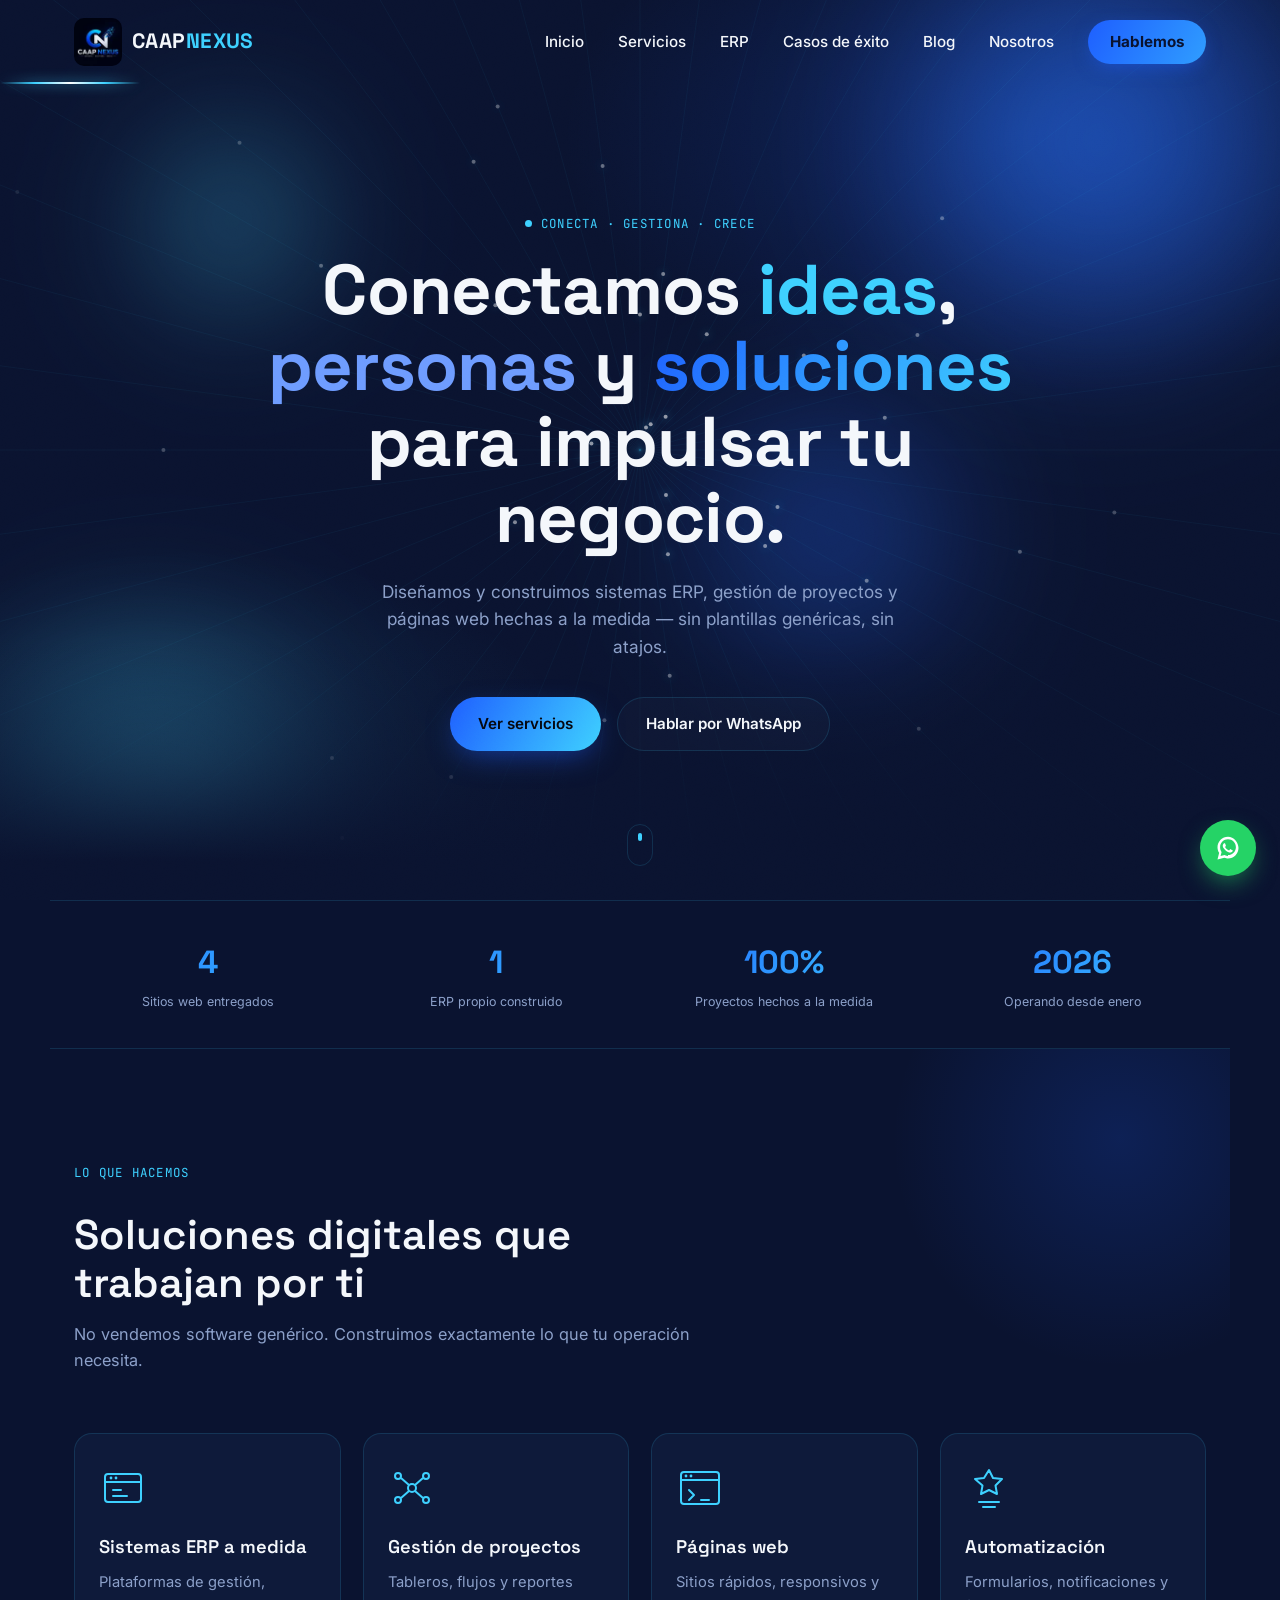
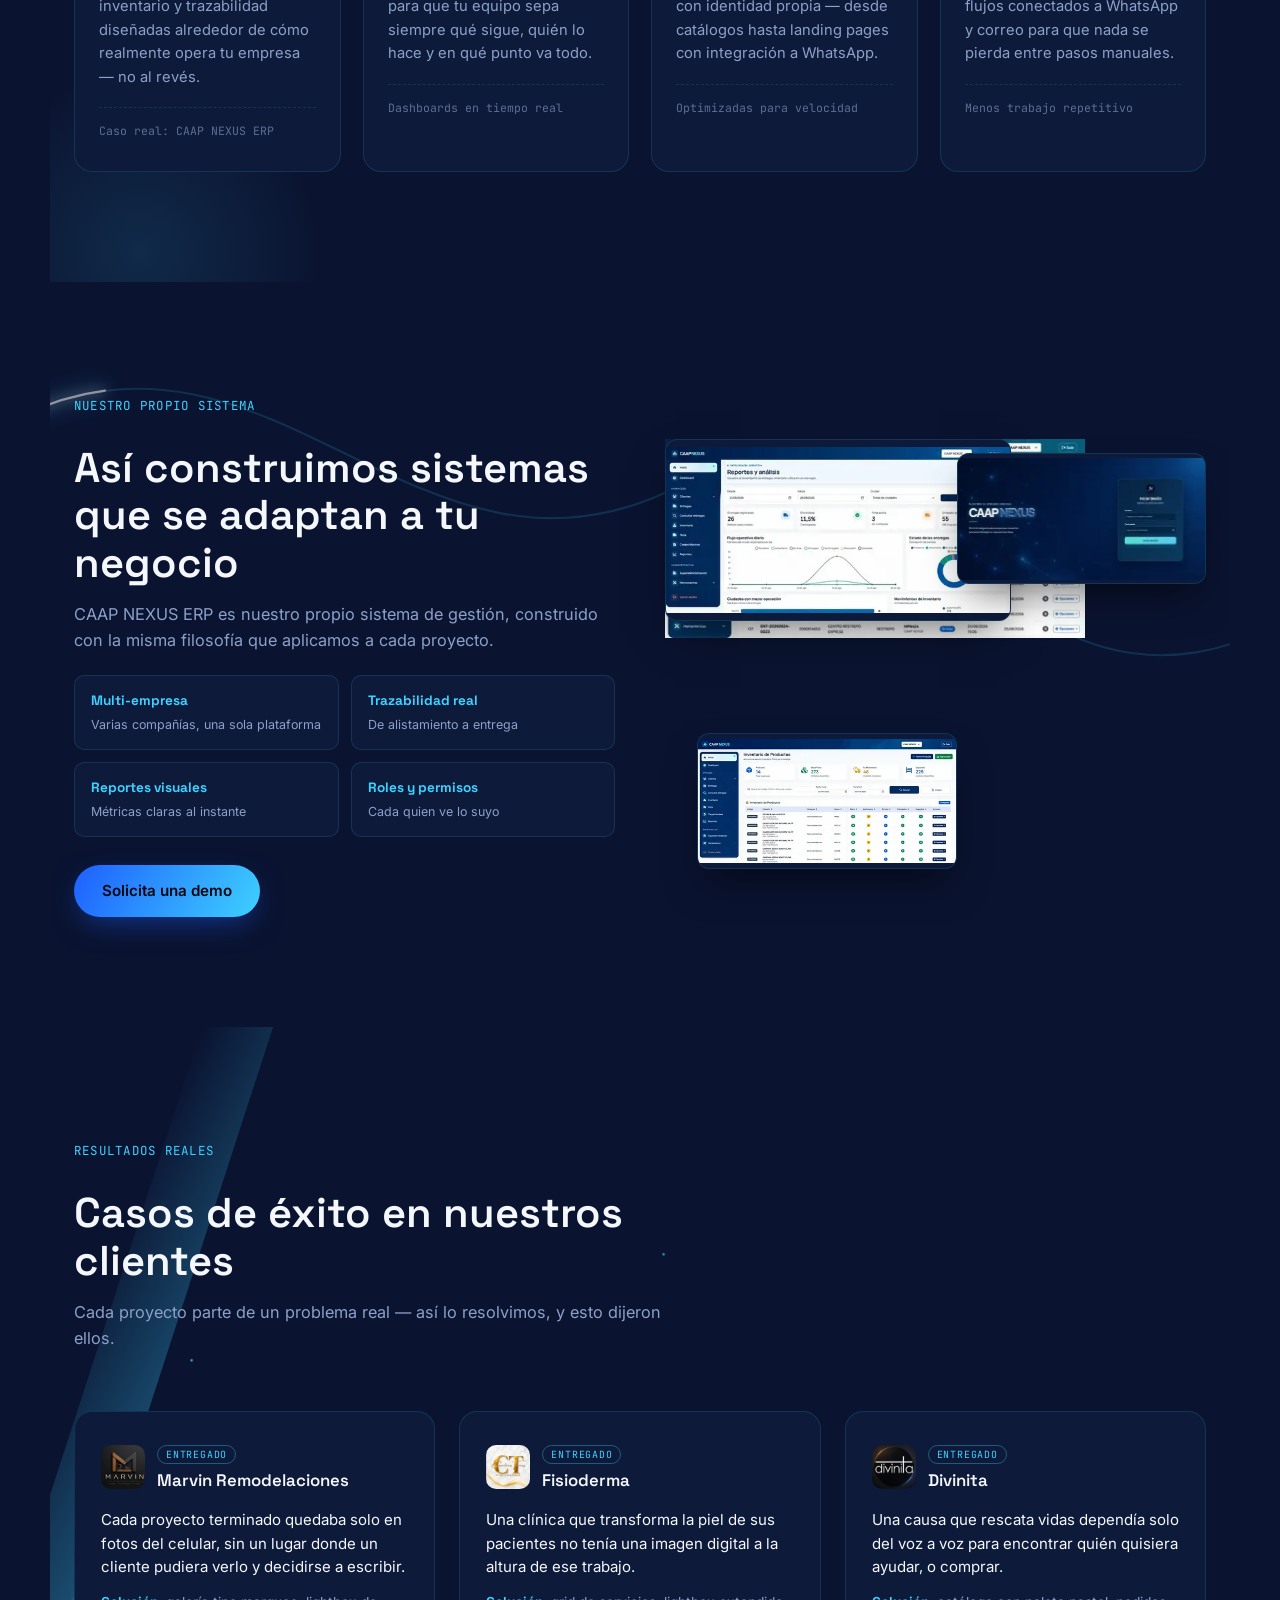
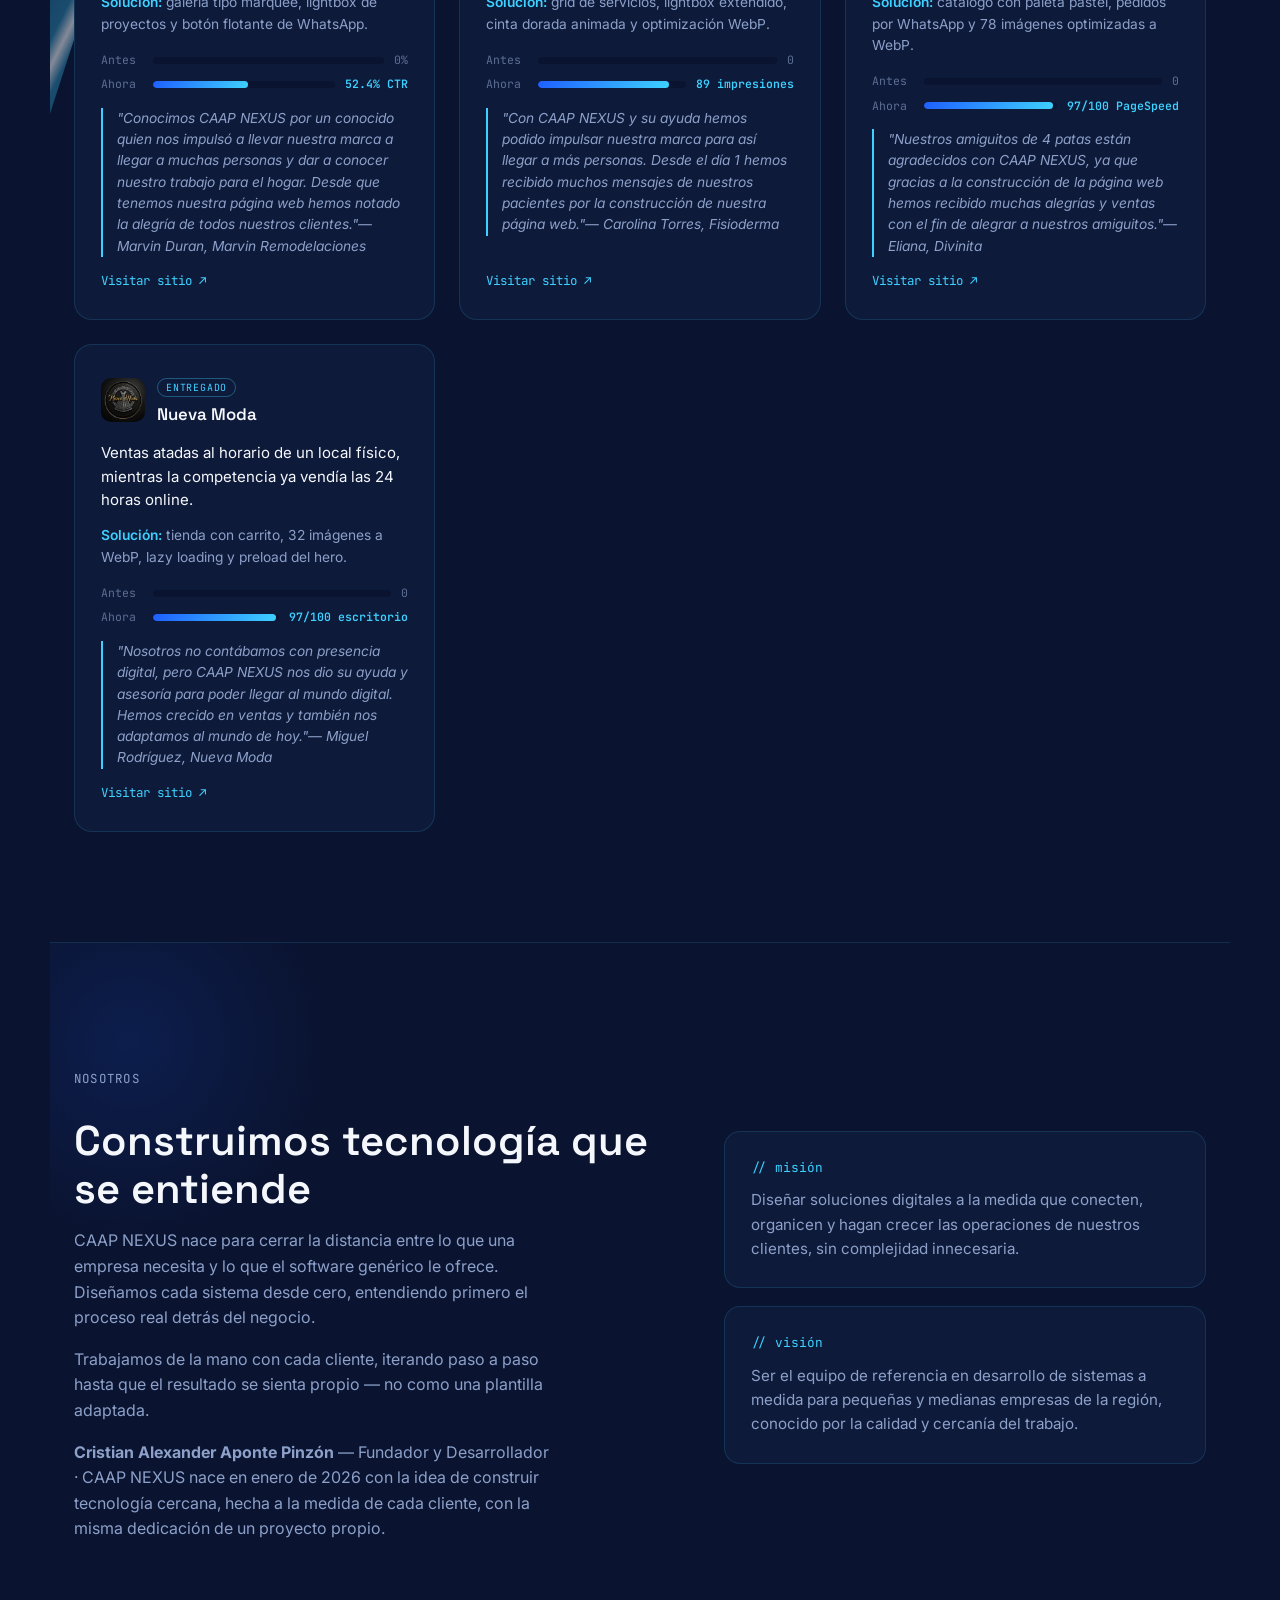
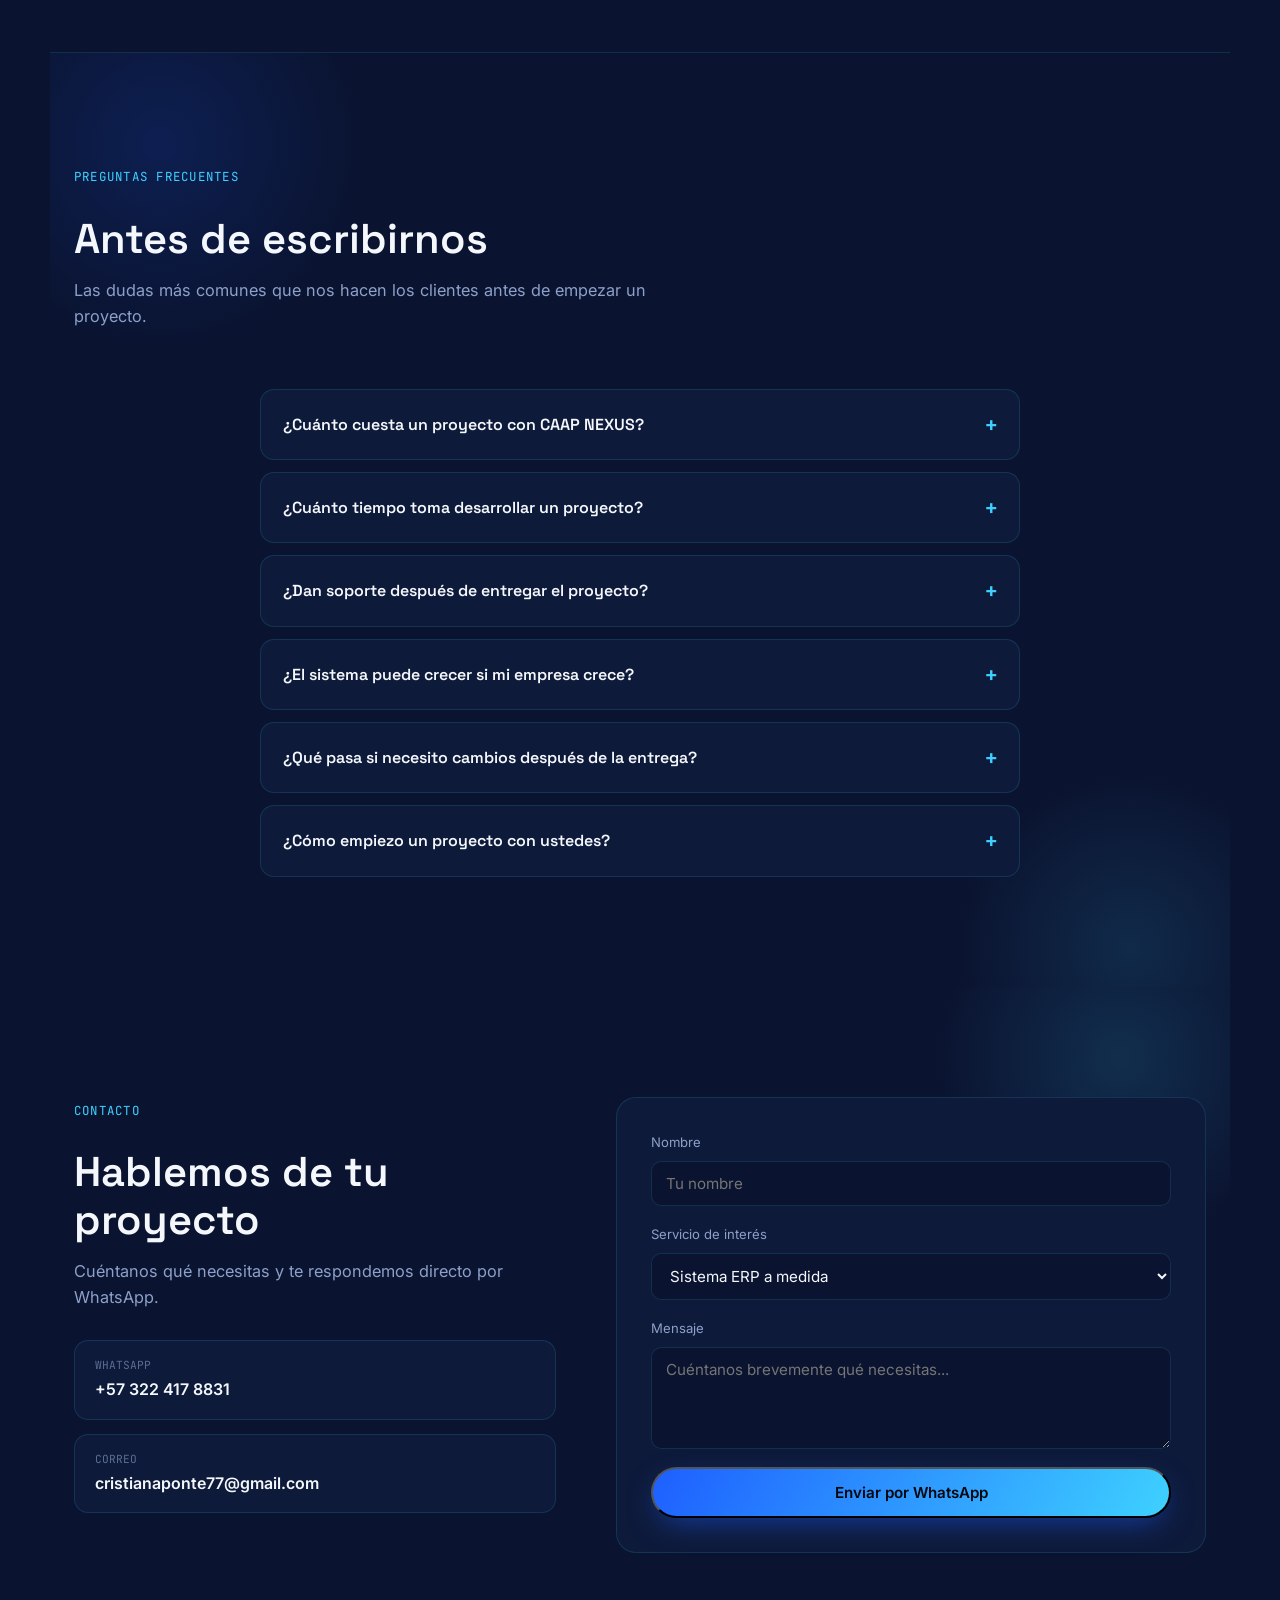
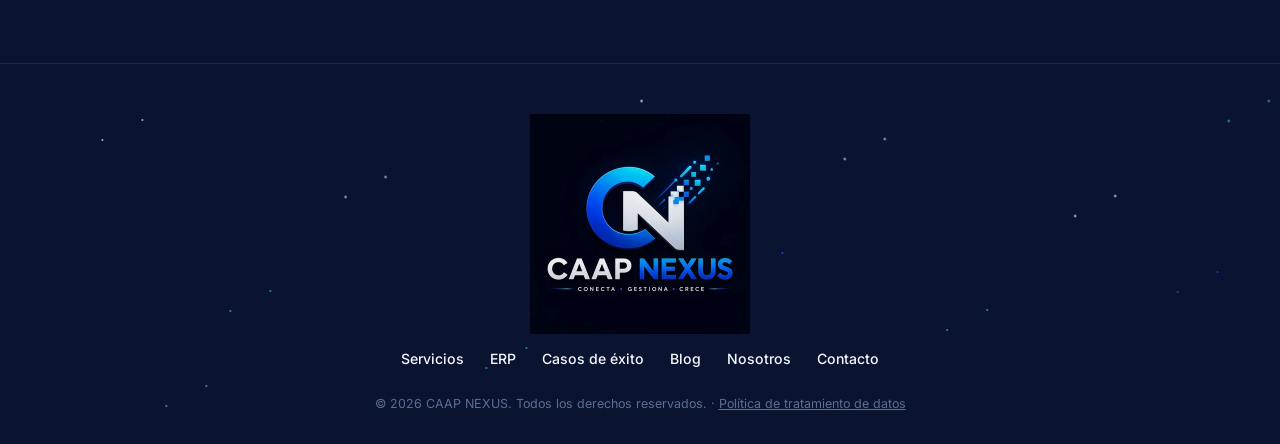
==== index.html @ e8e0bd84 "Agrega destello animado en la barra del header" ====
<!DOCTYPE html>
<html lang="es">
<head>
<meta charset="UTF-8">
<meta name="viewport" content="width=device-width, initial-scale=1.0">
<title>CAAP NEXUS — Conecta. Gestiona. Crece.</title>
<meta name="description" content="CAAP NEXUS diseña y desarrolla sistemas ERP, gestión de proyectos y páginas web a la medida de tu negocio.">
<meta property="og:type" content="website">
<meta property="og:title" content="CAAP NEXUS — Conecta. Gestiona. Crece.">
<meta property="og:description" content="CAAP NEXUS diseña y desarrolla sistemas ERP, gestión de proyectos y páginas web a la medida de tu negocio.">
<meta property="og:image" content="https://caapnexus.online/assets/img/Caap_Nexus_negro.webp">
<meta property="og:url" content="https://caapnexus.online">
<meta property="og:locale" content="es_CO">
<meta property="og:site_name" content="CAAP NEXUS">
<meta property="og:image:width" content="512">
<meta property="og:image:height" content="512">
<meta name="twitter:card" content="summary_large_image">
<meta name="twitter:title" content="CAAP NEXUS — Conecta. Gestiona. Crece.">
<meta name="twitter:description" content="CAAP NEXUS diseña y desarrolla sistemas ERP, gestión de proyectos y páginas web a la medida de tu negocio.">
<meta name="twitter:image" content="https://caapnexus.online/assets/img/Caap_Nexus_negro.webp">
<link rel="canonical" href="https://caapnexus.online/">
<link rel="icon" href="assets/img/Caap_Nexus_negro.webp">
<link rel="preconnect" href="https://fonts.googleapis.com">
<link rel="preconnect" href="https://fonts.gstatic.com" crossorigin>
<link rel="preload" as="style" href="https://fonts.googleapis.com/css2?family=Space+Grotesk:wght@400;500;600;700&family=Inter:wght@400;500;600&family=JetBrains+Mono:wght@400;500&display=swap" onload="this.onload=null;this.rel='stylesheet'">
<noscript><link rel="stylesheet" href="https://fonts.googleapis.com/css2?family=Space+Grotesk:wght@400;500;600;700&family=Inter:wght@400;500;600&family=JetBrains+Mono:wght@400;500&display=swap"></noscript>
<link rel="stylesheet" href="css/style.css">
<script type="application/ld+json">
{
  "@context": "https://schema.org",
  "@type": "ProfessionalService",
  "name": "CAAP NEXUS",
  "alternateName": "CAAP NEXUS - Conecta. Gestiona. Crece.",
  "url": "https://caapnexus.online",
  "logo": "https://caapnexus.online/assets/img/Caap_Nexus_negro.webp",
  "image": "https://caapnexus.online/assets/img/Caap_Nexus_negro.webp",
  "description": "CAAP NEXUS diseña y desarrolla sistemas ERP a la medida, gestión de proyectos y páginas web para pequeñas y medianas empresas.",
  "slogan": "Conecta. Gestiona. Crece.",
  "address": {
    "@type": "PostalAddress",
    "addressLocality": "Madrid",
    "addressRegion": "Cundinamarca",
    "addressCountry": "CO"
  },
  "telephone": "+57 322 417 8831",
  "email": "cristianaponte77@gmail.com",
  "areaServed": "CO",
  "priceRange": "$$",
   "foundingDate": "2026-01",
  "founder": {
    "@type": "Person",
    "name": "Cristian Alexander Aponte Pinzón",
    "jobTitle": "Fundador y Desarrollador"
  },
  "makesOffer": [
    {
      "@type": "Offer",
      "itemOffered": {
        "@type": "Service",
        "name": "Sistemas ERP a medida",
        "description": "Plataformas de gestión, inventario y trazabilidad diseñadas alrededor de la operación real de cada negocio."
      }
    },
    {
      "@type": "Offer",
      "itemOffered": {
        "@type": "Service",
        "name": "Gestión de proyectos",
        "description": "Tableros, flujos y reportes para el seguimiento de equipos y tareas en tiempo real."
      }
    },
    {
      "@type": "Offer",
      "itemOffered": {
        "@type": "Service",
        "name": "Desarrollo de páginas web",
        "description": "Sitios web a medida, rápidos y responsivos, con integración a WhatsApp."
      }
    },
    {
      "@type": "Offer",
      "itemOffered": {
        "@type": "Service",
        "name": "Automatización de procesos",
        "description": "Formularios, notificaciones y flujos conectados a WhatsApp y correo electrónico."
      }
    }
  ]
}
</script>
<script type="application/ld+json">
{
  "@context": "https://schema.org",
  "@type": "FAQPage",
  "mainEntity": [
    { "@type": "Question", "name": "¿Cuánto cuesta un proyecto con CAAP NEXUS?", "acceptedAnswer": { "@type": "Answer", "text": "Depende del alcance: no es lo mismo un sitio web informativo que un sistema ERP a medida. Después de conversar sobre lo que necesitas, te damos una cotización personalizada, sin costos ocultos." } },
    { "@type": "Question", "name": "¿Cuánto tiempo toma desarrollar un proyecto?", "acceptedAnswer": { "@type": "Answer", "text": "Un sitio web suele tomar entre 1 y 3 semanas según su complejidad. Un sistema como un ERP a medida toma más tiempo, ya que se construye módulo por módulo alrededor de la operación del cliente." } },
    { "@type": "Question", "name": "¿Dan soporte después de entregar el proyecto?", "acceptedAnswer": { "@type": "Answer", "text": "Sí. Cada entrega incluye acompañamiento posterior para resolver dudas, ajustes menores y asegurar que todo funcione como se espera." } },
    { "@type": "Question", "name": "¿El sistema puede crecer si mi empresa crece?", "acceptedAnswer": { "@type": "Answer", "text": "Sí, los sistemas se construyen a la medida desde el inicio pensando en escalabilidad, como la arquitectura multi-empresa del propio ERP de CAAP NEXUS." } },
    { "@type": "Question", "name": "¿Qué pasa si necesito cambios después de la entrega?", "acceptedAnswer": { "@type": "Answer", "text": "Los clientes pueden escribir cuando lo necesiten. Ajustes menores suelen resolverse rápido; cambios más grandes se cotizan aparte." } },
    { "@type": "Question", "name": "¿Cómo empiezo un proyecto con CAAP NEXUS?", "acceptedAnswer": { "@type": "Answer", "text": "Escribiendo por WhatsApp o el formulario de contacto contando qué se necesita, para conversar sobre la operación y proponer una solución." } }
  ]
}
</script>

</head>
<body>

<div class="grain"></div>

<!-- ===== HEADER ===== -->
<header class="site-header" id="siteHeader">
<span class="header-snake"></span>
<div class="header-inner">
      <a href="#inicio" class="brand">
      <img src="assets/img/Caap_Nexus_negro-icon.webp" alt="CAAP NEXUS" class="brand-mark">
      <span class="brand-name">CAAP<span class="accent">NEXUS</span></span>
    </a>

        <nav class="main-nav" id="mainNav">
      <a href="#inicio" class="nav-link">Inicio</a>
      <a href="#servicios" class="nav-link">Servicios</a>
      <a href="#erp" class="nav-link">ERP</a>
      <a href="#proyectos" class="nav-link">Casos de éxito</a>
      <a href="blog/index.html" class="nav-link">Blog</a>
      <a href="#nosotros" class="nav-link">Nosotros</a>
      <a href="#contacto" class="nav-link nav-cta">Hablemos</a>
    </nav>

    <button class="nav-toggle" id="navToggle" aria-label="Abrir menú" aria-expanded="false">
      <span></span><span></span><span></span>
    </button>
  </div>
</header>

<!-- ===== HERO ===== -->
<section class="hero" id="inicio">
  <div class="hero-blob blob-1"></div>
  <div class="hero-blob blob-2"></div>
  <div class="hero-blob blob-3"></div>
  <div class="hero-blob blob-4"></div>
  <canvas id="nexusCanvas" class="hero-canvas"></canvas>
  <div class="hero-content">
    <p class="eyebrow" data-reveal><span class="eyebrow-dot"></span> Conecta · Gestiona · Crece</p>
    <h1 class="hero-title" data-reveal>
      Conectamos <span class="hl-cyan">ideas</span>,<br>
      <span class="hl-blue">personas</span> y <span class="accent-grad">soluciones</span><br>
      para impulsar tu negocio.
    </h1>
    <p class="hero-sub" data-reveal>
      Diseñamos y construimos sistemas ERP, gestión de proyectos y páginas web
      hechas a la medida — sin plantillas genéricas, sin atajos.
    </p>
    <div class="hero-actions" data-reveal>
      <a href="#servicios" class="btn btn-primary">Ver servicios</a>
      <a href="#contacto" class="btn btn-ghost">Hablar por WhatsApp</a>
    </div>
  </div>

  <a href="#servicios" class="scroll-cue" aria-label="Bajar">
    <span></span>
  </a>
</section>

<!-- ===== INDICADORES DE CONFIANZA ===== -->
<section class="trust-bar" data-reveal>
  <div class="trust-item">
    <span class="trust-number">4</span>
    <span class="trust-label">Sitios web entregados</span>
  </div>
  <div class="trust-item">
    <span class="trust-number">1</span>
    <span class="trust-label">ERP propio construido</span>
  </div>
  <div class="trust-item">
    <span class="trust-number">100%</span>
    <span class="trust-label">Proyectos hechos a la medida</span>
  </div>
  <div class="trust-item">
    <span class="trust-number">2026</span>
    <span class="trust-label">Operando desde enero</span>
  </div>
</section>

<!-- ===== SERVICIOS ===== -->
<section class="section services" id="servicios">
  <div class="section-head" data-reveal>
    <p class="eyebrow">Lo que hacemos</p>
    <h2 class="section-title">Soluciones digitales que trabajan por ti</h2>
    <p class="section-sub">No vendemos software genérico. Construimos exactamente lo que tu operación necesita.</p>
  </div>

  <div class="services-grid">
    <article class="service-card" data-reveal>
      <div class="service-icon">
        <svg viewBox="0 0 48 48" fill="none"><rect x="6" y="10" width="36" height="28" rx="3" stroke="currentColor" stroke-width="2"/><path d="M6 18h36" stroke="currentColor" stroke-width="2"/><path d="M14 26h8M14 32h14" stroke="currentColor" stroke-width="2" stroke-linecap="round"/><circle cx="12" cy="14" r="1.4" fill="currentColor"/><circle cx="17" cy="14" r="1.4" fill="currentColor"/></svg>
      </div>
      <h3>Sistemas ERP a medida</h3>
      <p>Plataformas de gestión, inventario y trazabilidad diseñadas alrededor de cómo realmente opera tu empresa — no al revés.</p>
      <span class="service-tag">Caso real: CAAP NEXUS ERP</span>
    </article>

    <article class="service-card" data-reveal>
      <div class="service-icon">
        <svg viewBox="0 0 48 48" fill="none"><circle cx="24" cy="24" r="4" stroke="currentColor" stroke-width="2"/><circle cx="10" cy="12" r="3" stroke="currentColor" stroke-width="2"/><circle cx="38" cy="12" r="3" stroke="currentColor" stroke-width="2"/><circle cx="10" cy="36" r="3" stroke="currentColor" stroke-width="2"/><circle cx="38" cy="36" r="3" stroke="currentColor" stroke-width="2"/><path d="M13 14l8 7M35 14l-8 7M13 34l8-7M35 34l-8-7" stroke="currentColor" stroke-width="2"/></svg>
      </div>
      <h3>Gestión de proyectos</h3>
      <p>Tableros, flujos y reportes para que tu equipo sepa siempre qué sigue, quién lo hace y en qué punto va todo.</p>
      <span class="service-tag">Dashboards en tiempo real</span>
    </article>

    <article class="service-card" data-reveal>
      <div class="service-icon">
        <svg viewBox="0 0 48 48" fill="none"><rect x="5" y="8" width="38" height="32" rx="3" stroke="currentColor" stroke-width="2"/><path d="M5 16h38" stroke="currentColor" stroke-width="2"/><circle cx="10" cy="12" r="1.4" fill="currentColor"/><circle cx="15" cy="12" r="1.4" fill="currentColor"/><path d="M13 26l5 5-5 5M25 36h8" stroke="currentColor" stroke-width="2" stroke-linecap="round" stroke-linejoin="round"/></svg>
      </div>
      <h3>Páginas web</h3>
      <p>Sitios rápidos, responsivos y con identidad propia — desde catálogos hasta landing pages con integración a WhatsApp.</p>
      <span class="service-tag">Optimizadas para velocidad</span>
    </article>

    <article class="service-card" data-reveal>
      <div class="service-icon">
        <svg viewBox="0 0 48 48" fill="none"><path d="M24 6l4 8 9 1-6.5 6.5L32 30l-8-4-8 4 1.5-8.5L10 15l9-1 5-8z" stroke="currentColor" stroke-width="2" stroke-linejoin="round"/><path d="M14 38h20M18 43h12" stroke="currentColor" stroke-width="2" stroke-linecap="round"/></svg>
      </div>
      <h3>Automatización</h3>
      <p>Formularios, notificaciones y flujos conectados a WhatsApp y correo para que nada se pierda entre pasos manuales.</p>
      <span class="service-tag">Menos trabajo repetitivo</span>
    </article>
  </div>
</section>

<!-- ===== ERP TEASER ===== -->
<section class="section erp-teaser" id="erp">
  <svg class="erp-lightline" viewBox="0 0 800 500" preserveAspectRatio="none">
    <path d="M -20 90 C 150 10, 250 220, 420 140 S 650 340, 850 220" fill="none" stroke="rgba(62,209,255,.28)" stroke-width="1.4"/>
    <path d="M -20 90 C 150 10, 250 220, 420 140 S 650 340, 850 220" fill="none" stroke="#ffffff" stroke-width="1.4" stroke-dasharray="60 940" stroke-linecap="round" class="erp-lightline-dash"/>
  </svg>

  <div class="erp-grid">
    <div class="erp-text" data-reveal>
      <p class="eyebrow">Nuestro propio sistema</p>
      <h2 class="section-title">Así construimos sistemas que se adaptan a tu negocio</h2>
      <p class="section-sub">CAAP NEXUS ERP es nuestro propio sistema de gestión, construido con la misma filosofía que aplicamos a cada proyecto.</p>

      <div class="erp-benefits">
        <div class="erp-benefit"><h4>Multi-empresa</h4><p>Varias compañías, una sola plataforma</p></div>
        <div class="erp-benefit"><h4>Trazabilidad real</h4><p>De alistamiento a entrega</p></div>
        <div class="erp-benefit"><h4>Reportes visuales</h4><p>Métricas claras al instante</p></div>
        <div class="erp-benefit"><h4>Roles y permisos</h4><p>Cada quien ve lo suyo</p></div>
      </div>

      <a href="https://wa.me/573224178831?text=Hola%20CAAP%20NEXUS%2C%20quiero%20agendar%20una%20demo%20del%20ERP" target="_blank" class="btn btn-primary">Solicita una demo</a>
    </div>

    <div class="erp-shots">
      <div class="erp-shot shot-reportes reveal-from-left" data-reveal>
      <img src="assets/img/erp/reportes.webp" srcset="assets/img/erp/reportes-sm.webp 500w, assets/img/erp/reportes.webp 800w" sizes="(max-width: 560px) 370px, 420px" alt="Reportes y análisis — CAAP NEXUS ERP" loading="lazy" decoding="async">
      </div>
      <div class="erp-shot shot-login reveal-from-right delay-1" data-reveal>
      <img src="assets/img/erp/login.webp" srcset="assets/img/erp/login-sm.webp 500w, assets/img/erp/login.webp 800w" sizes="(max-width: 560px) 370px, 420px" alt="Inicio de sesión — CAAP NEXUS ERP" loading="lazy" decoding="async">
      </div>
      <div class="erp-shot shot-inventario reveal-from-bottom delay-2" data-reveal>
      <img src="assets/img/erp/inventario.webp" srcset="assets/img/erp/inventario-sm.webp 500w, assets/img/erp/inventario.webp 800w" sizes="(max-width: 560px) 370px, 420px" alt="Inventario de productos — CAAP NEXUS ERP" loading="lazy" decoding="async">
      </div>
      <img src="assets/img/erp/entregas.webp" srcset="assets/img/erp/entregas-sm.webp 500w, assets/img/erp/entregas.webp 800w" sizes="(max-width: 560px) 370px, 420px" alt="Gestión de entregas — CAAP NEXUS ERP" loading="lazy" decoding="async">
      </div>
    </div>
  </div>
</section>

<!-- ===== CASOS DE ÉXITO ===== -->
<section class="section projects" id="proyectos">
  <div class="section-head" data-reveal>
    <p class="eyebrow">Resultados reales</p>
    <h2 class="section-title">Casos de éxito en nuestros clientes</h2>
    <p class="section-sub">Cada proyecto parte de un problema real — así lo resolvimos, y esto dijeron ellos.</p>
  </div>

  <div class="case-grid" data-reveal>

    <article class="case-card">
      <div class="case-head">
        <div class="case-logo"><img src="assets/img/proyectos/logos/marvin.webp" alt="Logo Marvin Remodelaciones" loading="lazy" decoding="async"></div>
        <div>
          <span class="case-status">Entregado</span>
          <h3>Marvin Remodelaciones</h3>
        </div>
      </div>
      <p class="case-problem">Cada proyecto terminado quedaba solo en fotos del celular, sin un lugar donde un cliente pudiera verlo y decidirse a escribir.</p>
      <p class="case-solution"><strong>Solución:</strong> galería tipo marquee, lightbox de proyectos y botón flotante de WhatsApp.</p>
      <div class="case-metric">
        <div class="case-metric-row"><span>Antes</span><div class="case-bar"><div class="case-bar-fill" style="width:0%"></div></div><span>0%</span></div>
        <div class="case-metric-row"><span>Ahora</span><div class="case-bar"><div class="case-bar-fill" style="width:52%"></div></div><span class="case-metric-value">52.4% CTR</span></div>
      </div>
            <blockquote class="case-quote">"Conocimos CAAP NEXUS por un conocido quien nos impulsó a llevar nuestra marca a llegar a muchas personas y dar a conocer nuestro trabajo para el hogar. Desde que tenemos nuestra página web hemos notado la alegría de todos nuestros clientes."— Marvin Duran, Marvin Remodelaciones</blockquote>
      <a href="https://marvin-remodelaciones.online/" target="_blank" class="case-link">Visitar sitio ↗</a>
    </article>

    <article class="case-card">
      <div class="case-head">
        <div class="case-logo case-logo--light"><img src="assets/img/proyectos/logos/fisioderma.webp" alt="Logo Fisioderma" loading="lazy" decoding="async"></div>
        <div>
          <span class="case-status">Entregado</span>
          <h3>Fisioderma</h3>
        </div>
      </div>
      <p class="case-problem">Una clínica que transforma la piel de sus pacientes no tenía una imagen digital a la altura de ese trabajo.</p>
      <p class="case-solution"><strong>Solución:</strong> grid de servicios, lightbox extendido, cinta dorada animada y optimización WebP.</p>
      <div class="case-metric">
        <div class="case-metric-row"><span>Antes</span><div class="case-bar"><div class="case-bar-fill" style="width:0%"></div></div><span>0</span></div>
        <div class="case-metric-row"><span>Ahora</span><div class="case-bar"><div class="case-bar-fill" style="width:89%"></div></div><span class="case-metric-value">89 impresiones</span></div>
      </div>
        <blockquote class="case-quote">"Con CAAP NEXUS y su ayuda hemos podido impulsar nuestra marca para así llegar a más personas. Desde el día 1 hemos recibido muchos mensajes de nuestros pacientes por la construcción de nuestra página web."— Carolina Torres, Fisioderma</blockquote>
      <a href="https://fisioderma.online" target="_blank" class="case-link">Visitar sitio ↗</a>
    </article>

    <article class="case-card">
      <div class="case-head">
        <div class="case-logo"><img src="assets/img/proyectos/logos/divinita.webp" alt="Logo Divinita" loading="lazy" decoding="async"></div>
        <div>
          <span class="case-status">Entregado</span>
          <h3>Divinita</h3>
        </div>
      </div>
      <p class="case-problem">Una causa que rescata vidas dependía solo del voz a voz para encontrar quién quisiera ayudar, o comprar.</p>
      <p class="case-solution"><strong>Solución:</strong> catálogo con paleta pastel, pedidos por WhatsApp y 78 imágenes optimizadas a WebP.</p>
      <div class="case-metric">
        <div class="case-metric-row"><span>Antes</span><div class="case-bar"><div class="case-bar-fill" style="width:0%"></div></div><span>0</span></div>
        <div class="case-metric-row"><span>Ahora</span><div class="case-bar"><div class="case-bar-fill" style="width:97%"></div></div><span class="case-metric-value">97/100 PageSpeed</span></div>
      </div>
            <blockquote class="case-quote">"Nuestros amiguitos de 4 patas están agradecidos con CAAP NEXUS, ya que gracias a la construcción de la página web hemos recibido muchas alegrías y ventas con el fin de alegrar a nuestros amiguitos."— Eliana, Divinita</blockquote>
      <a href="https://caap90.github.io/divinita/" target="_blank" class="case-link">Visitar sitio ↗</a>
    </article>

    <article class="case-card">
      <div class="case-head">
        <div class="case-logo"><img src="assets/img/proyectos/logos/nueva-moda.webp" alt="Logo Nueva Moda" loading="lazy" decoding="async"></div>
        <div>
          <span class="case-status">Entregado</span>
          <h3>Nueva Moda</h3>
        </div>
      </div>
      <p class="case-problem">Ventas atadas al horario de un local físico, mientras la competencia ya vendía las 24 horas online.</p>
      <p class="case-solution"><strong>Solución:</strong> tienda con carrito, 32 imágenes a WebP, lazy loading y preload del hero.</p>
      <div class="case-metric">
        <div class="case-metric-row"><span>Antes</span><div class="case-bar"><div class="case-bar-fill" style="width:0%"></div></div><span>0</span></div>
        <div class="case-metric-row"><span>Ahora</span><div class="case-bar"><div class="case-bar-fill" style="width:97%"></div></div><span class="case-metric-value">97/100 escritorio</span></div>
      </div>
            <blockquote class="case-quote">"Nosotros no contábamos con presencia digital, pero CAAP NEXUS nos dio su ayuda y asesoría para poder llegar al mundo digital. Hemos crecido en ventas y también nos adaptamos al mundo de hoy."— Miguel Rodríguez, Nueva Moda</blockquote>
      <a href="https://caap90.github.io/NUEVA_MODA" target="_blank" class="case-link">Visitar sitio ↗</a>
    </article>

  </div>
</section>

<!-- ===== NOSOTROS ===== -->
<section class="section about" id="nosotros">
  <div class="about-grid">
    <div class="about-text" data-reveal>
      <p class="eyebrow">Nosotros</p>
      <h2 class="section-title">Construimos tecnología que se entiende</h2>
      <p>
        CAAP NEXUS nace para cerrar la distancia entre lo que una empresa necesita
        y lo que el software genérico le ofrece. Diseñamos cada sistema desde cero,
        entendiendo primero el proceso real detrás del negocio.
      </p>
            <p>
        Trabajamos de la mano con cada cliente, iterando paso a paso hasta que el
        resultado se sienta propio — no como una plantilla adaptada.
      </p>
      <p class="about-founder">
        <strong>Cristian Alexander Aponte Pinzón</strong> — Fundador y Desarrollador ·
        CAAP NEXUS nace en enero de 2026 con la idea de construir tecnología cercana,
        hecha a la medida de cada cliente, con la misma dedicación de un proyecto propio.
      </p>
    </div>

    <div class="about-cards" data-reveal>
      <div class="mv-card">
        <span class="mv-label">// misión</span>
        <p>Diseñar soluciones digitales a la medida que conecten, organicen y hagan
        crecer las operaciones de nuestros clientes, sin complejidad innecesaria.</p>
      </div>
      <div class="mv-card">
        <span class="mv-label">// visión</span>
        <p>Ser el equipo de referencia en desarrollo de sistemas a medida para
        pequeñas y medianas empresas de la región, conocido por la calidad y
        cercanía del trabajo.</p>
      </div>
    </div>
  </div>
</section>

<!-- ===== FAQ ===== -->
<section class="section faq" id="faq">
  <div class="section-head" data-reveal>
    <p class="eyebrow">Preguntas frecuentes</p>
    <h2 class="section-title">Antes de escribirnos</h2>
    <p class="section-sub">Las dudas más comunes que nos hacen los clientes antes de empezar un proyecto.</p>
  </div>

  <div class="faq-list" data-reveal>
    <details class="faq-item">
      <summary>¿Cuánto cuesta un proyecto con CAAP NEXUS?</summary>
      <p>Depende del alcance: no es lo mismo un sitio web informativo que un sistema ERP a medida. Después de conversar sobre lo que necesitas, te damos una cotización personalizada — sin costos ocultos.</p>
    </details>
    <details class="faq-item">
      <summary>¿Cuánto tiempo toma desarrollar un proyecto?</summary>
      <p>Un sitio web suele tomar entre 1 y 3 semanas según su complejidad. Un sistema como un ERP a medida toma más tiempo, ya que se construye módulo por módulo alrededor de tu operación.</p>
    </details>
    <details class="faq-item">
      <summary>¿Dan soporte después de entregar el proyecto?</summary>
      <p>Sí. Cada entrega incluye acompañamiento posterior para resolver dudas, ajustes menores y asegurarnos de que todo funcione como se espera.</p>
    </details>
    <details class="faq-item">
      <summary>¿El sistema puede crecer si mi empresa crece?</summary>
      <p>Sí, por eso construimos a la medida desde el inicio. Nuestro propio ERP, por ejemplo, está diseñado con arquitectura multi-empresa para escalar sin rehacer el sistema desde cero.</p>
    </details>
    <details class="faq-item">
      <summary>¿Qué pasa si necesito cambios después de la entrega?</summary>
      <p>Puedes escribirnos cuando lo necesites. Ajustes menores suelen resolverse rápido; cambios más grandes se cotizan aparte, siempre siendo claros antes de empezar.</p>
    </details>
    <details class="faq-item">
      <summary>¿Cómo empiezo un proyecto con ustedes?</summary>
      <p>Escríbenos por WhatsApp o el formulario de contacto contándonos qué necesitas. Conversamos sobre tu operación, te proponemos una solución y avanzamos paso a paso, con confirmación tuya en cada etapa.</p>
    </details>
  </div>
</section>

<!-- ===== CONTACTO ===== -->
<section class="section contact" id="contacto">
  <div class="contact-grid">
    <div class="contact-text" data-reveal>
      <p class="eyebrow">Contacto</p>
      <h2 class="section-title">Hablemos de tu proyecto</h2>
      <p class="section-sub">
        Cuéntanos qué necesitas y te respondemos directo por WhatsApp.
      </p>
      <div class="contact-info">
        <a href="https://wa.me/573224178831" target="_blank" class="contact-item">
          <span class="ci-label">WhatsApp</span>
          <span class="ci-value">+57 322 417 8831</span>
        </a>
        <a href="mailto:cristianaponte77@gmail.com" class="contact-item">
          <span class="ci-label">Correo</span>
          <span class="ci-value">cristianaponte77@gmail.com</span>
        </a>
      </div>
    </div>

    <form class="contact-form" id="contactForm" data-reveal>
      <div class="form-row">
        <label for="cf-name">Nombre</label>
        <input type="text" id="cf-name" required placeholder="Tu nombre">
      </div>
      <div class="form-row">
        <label for="cf-service">Servicio de interés</label>
        <select id="cf-service">
          <option>Sistema ERP a medida</option>
          <option>Gestión de proyectos</option>
          <option>Página web</option>
           <option>Aplicaciones móviles</option>
          <option>Automatización</option>
          <option>Otro</option>
        </select>
      </div>
      <div class="form-row">
        <label for="cf-message">Mensaje</label>
        <textarea id="cf-message" rows="4" required placeholder="Cuéntanos brevemente qué necesitas..."></textarea>
      </div>
      <button type="submit" class="btn btn-primary btn-full">Enviar por WhatsApp</button>
    </form>
  </div>
</section>

<!-- ===== FOOTER ===== -->
<footer class="site-footer">
  <canvas id="footerCanvas" class="footer-canvas"></canvas>
  <div class="footer-inner">
    <a href="#inicio" class="footer-brand">
      <img src="assets/img/Caap_Nexus_negro.webp" alt="CAAP NEXUS" class="footer-logo">
    </a>
        <nav class="footer-nav">
      <a href="#servicios">Servicios</a>
      <a href="#erp">ERP</a>
      <a href="#proyectos">Casos de éxito</a>
      <a href="blog/index.html">Blog</a>
      <a href="#nosotros">Nosotros</a>
      <a href="#contacto">Contacto</a>
    </nav>
    <p class="footer-copy">© <span id="year"></span> CAAP NEXUS. Todos los derechos reservados. · <a href="#" id="privacyLink" class="footer-privacy-link">Política de tratamiento de datos</a></p>
  </div>
</footer>

<button class="scroll-top" id="scrollTopBtn" aria-label="Volver arriba">
  <svg viewBox="0 0 24 24" fill="none" stroke="currentColor" stroke-width="2"><path d="M12 19V5M5 12l7-7 7 7"/></svg>
</button>

<div class="wa-float">
  <a href="https://wa.me/573224178831" target="_blank" aria-label="Escríbenos por WhatsApp">
    <svg viewBox="0 0 32 32" fill="currentColor"><path d="M16 3C9.4 3 4 8.4 4 15c0 2.4.7 4.6 1.9 6.5L4 29l7.7-1.9C13.5 27.7 14.7 28 16 28c6.6 0 12-5.4 12-12S22.6 3 16 3zm0 22c-1.2 0-2.3-.3-3.4-.8l-.5-.3-4.6 1.2 1.2-4.4-.3-.5C7.4 18.3 7 16.7 7 15c0-5 4-9 9-9s9 4 9 9-4 9-9 9zm5-6.7c-.3-.1-1.7-.9-2-1-.3-.1-.5-.1-.6.1-.2.3-.7 1-.9 1.2-.2.2-.3.2-.6.1-.3-.1-1.3-.5-2.4-1.5-.9-.8-1.5-1.8-1.7-2.1-.2-.3 0-.5.1-.6.1-.1.3-.3.4-.5.1-.1.2-.3.3-.5.1-.2 0-.4 0-.5 0-.1-.6-1.4-.8-1.9-.2-.5-.4-.4-.6-.4h-.5c-.2 0-.5.1-.7.3-.3.3-1 1-1 2.3 0 1.4 1 2.7 1.1 2.9.1.2 2 3 4.8 4.3.7.3 1.2.5 1.6.6.7.2 1.3.2 1.8.1.5-.1 1.7-.7 1.9-1.4.2-.6.2-1.2.2-1.3-.1-.1-.3-.2-.6-.3z"/></svg>
  </a>
</div>

<div class="erp-lightbox" id="erpLightbox">
  <img src="" alt="" id="erpLightboxImg">
</div>

<div class="privacy-modal" id="privacyModal">
  <div class="privacy-modal-box">
    <button class="privacy-modal-close" id="privacyModalClose" aria-label="Cerrar">&times;</button>
    <h3>Política de tratamiento de datos</h3>
    <p>CAAP NEXUS trata los datos que nos compartes por este sitio (nombre y mensaje) únicamente para responder tu solicitud por WhatsApp o correo electrónico. No almacenamos esta información en bases de datos ni la compartimos con terceros.</p>
    <p>Conforme a la Ley 1581 de 2012 de Colombia, puedes solicitar acceso, corrección o eliminación de tus datos escribiendo a <a href="mailto:cristianaponte77@gmail.com">cristianaponte77@gmail.com</a>.</p>
  </div>
</div>

<script src="js/app.js"></script>
</body>
</html>
---- css/style.css ----
/* ===================================================
   CAAP NEXUS — estyles.css
   Paleta: navy profundo + gradiente azul→cian (tomada del logo)
=================================================== */

:root{
  --bg:        #0A1330;
  --bg-alt:    #0A1330;
  --card:      #0E1A3A;
  --card-hi:   #122150;
  --line:      rgba(62,209,255,0.14);
  --blue:      #1E5FFF;
  --cyan:      #3ED1FF;
  --white:     #F4F7FB;
  --muted:     #8CA0C9;
  --muted-2:   #5C6E93;

  --grad: linear-gradient(120deg, var(--blue), var(--cyan));

  --font-display: 'Space Grotesk', sans-serif;
  --font-body: 'Inter', sans-serif;
  --font-mono: 'JetBrains Mono', monospace;

  --container: 1180px;
}

*{ margin:0; padding:0; box-sizing:border-box; }

html{ scroll-behavior:smooth; }

body{
  background: var(--bg);
  color: var(--white);
  font-family: var(--font-body);
  line-height: 1.6;
  overflow-x: hidden;
}

a{ text-decoration:none; color:inherit; }
ul{ list-style:none; }
img{ max-width:100%; display:block; }
button{ font-family:inherit; cursor:pointer; }

.accent{ color: var(--cyan); }
.accent-grad{
  background: var(--grad);
  -webkit-background-clip: text;
  background-clip: text;
  color: transparent;
}
.hl-cyan{ color: var(--cyan); }
.hl-blue{ color: #6E9CFF; }

/* subtle film grain / noise overlay for depth */
.grain{
  position: fixed; inset:0; pointer-events:none; z-index: 2;
  opacity:.035; mix-blend-mode: overlay;
  background-image: url("data:image/svg+xml,%3Csvg xmlns='http://www.w3.org/2000/svg' width='120' height='120'%3E%3Cfilter id='n'%3E%3CfeTurbulence type='fractalNoise' baseFrequency='0.9' numOctaves='2' stitchTiles='stitch'/%3E%3C/filter%3E%3Crect width='100%25' height='100%25' filter='url(%23n)'/%3E%3C/svg%3E");
}

/* ============ REVEAL ON SCROLL ============ */
[data-reveal]{
  opacity:0;
  transform: translateY(28px);
  transition: opacity .8s cubic-bezier(.2,.7,.2,1), transform .8s cubic-bezier(.2,.7,.2,1);
}
[data-reveal].is-visible{ opacity:1; transform:none; }

@media (prefers-reduced-motion: reduce){
  [data-reveal]{ opacity:1; transform:none; transition:none; }
  html{ scroll-behavior:auto; }
}

/* ============ HEADER ============ */
.site-header{
  position: fixed; top:0; left:0; right:0; z-index: 100;
  padding: 18px 0;
  transition: background .35s ease, padding .35s ease, border-color .35s ease;
  border-bottom: 1px solid transparent;
}
.header-snake{
  position:absolute; bottom:0; left:0; height:2px; width:140px;
  background: linear-gradient(90deg, transparent, var(--cyan), #fff, var(--cyan), transparent);
  filter: drop-shadow(0 0 6px var(--cyan));
  pointer-events:none; z-index:1;
  animation: headerSnakeMove 5s linear infinite;
}
@keyframes headerSnakeMove{
  0%{ transform: translateX(-160px); }
  100%{ transform: translateX(100vw); }
}
@media (prefers-reduced-motion: reduce){ .header-snake{ animation:none; display:none; } }

.site-header.scrolled{
  background: rgba(6,11,24,0.82);
  backdrop-filter: blur(14px);
  -webkit-backdrop-filter: blur(14px);
  padding: 12px 0;
  border-color: var(--line);
}
.header-inner{
  max-width: var(--container); margin:0 auto; padding:0 24px;
  display:flex; align-items:center; justify-content:space-between;
}
.brand{ display:flex; align-items:center; gap:10px; }
.brand-mark{ width:48px; height:48px; border-radius:10px; object-fit:cover; }
.brand-name{
  font-family: var(--font-display); font-weight:700;
  font-size: 1.3rem; letter-spacing: .02em;
}
.main-nav{ display:flex; align-items:center; gap:34px; }
.nav-link{
  font-size:.95rem; color: var(--white); font-weight:500;
  position:relative; padding: 4px 0; transition: color .25s ease;
}
.nav-link::after{
  content:''; position:absolute; left:0; bottom:-2px; width:0; height:1px;
  background: var(--grad); transition: width .3s ease;
}
.nav-link:hover{ color: var(--cyan); }
.nav-link:hover::after{ width:100%; }
.nav-cta{
  position:relative; overflow:hidden;
  color: var(--bg); background: var(--grad);
  background-size: 200% 100%; background-position: 0% 0%;
  padding: 10px 22px; border-radius: 100px; font-weight:700;
  box-shadow: 0 6px 20px -6px rgba(30,95,255,.6);
  transition: background-position .5s ease, transform .25s ease, box-shadow .25s ease;
}
.nav-cta::after{ display:none; }
.nav-cta:hover{
  background-position: 100% 0%; color:var(--bg);
  transform: translateY(-2px);
  box-shadow: 0 10px 26px -6px rgba(62,209,255,.7);
}

.nav-toggle{
  display:none; flex-direction:column; gap:5px; background:none; border:none; padding: 6px;
}
.nav-toggle span{ width:24px; height:2px; background:var(--white); transition:.3s; }

/* ============ HERO ============ */
.hero{
  position:relative;
  min-height: 100vh;
  display:flex; align-items:center; justify-content:center;
  padding: 140px 24px 80px;
  overflow:hidden;
  background:
    radial-gradient(ellipse 60% 50% at 80% 15%, rgba(30,95,255,.22), transparent 60%),
    radial-gradient(ellipse 50% 40% at 15% 85%, rgba(62,209,255,.12), transparent 60%);
}
.hero-canvas{
  position:absolute; inset:0; width:100%; height:100%; z-index:0;
  opacity:.65;
}
.hero::after{
  content:'';
  position:absolute; left:0; right:0; bottom:0; height:260px;
  background: linear-gradient(to bottom, transparent, var(--bg) 85%);
  pointer-events:none; z-index:0;
}
.hero-content{
  position:relative; z-index:1; max-width: 820px; text-align:center;
}
.eyebrow{
  font-family: var(--font-mono); font-size:.78rem; letter-spacing:.1em;
  text-transform:uppercase; color: var(--cyan); margin-bottom: 18px;
  display:inline-flex; align-items:center; gap:9px;
}
.eyebrow-dot{
  width:7px; height:7px; border-radius:50%; background: var(--cyan);
  box-shadow: 0 0 0 0 rgba(62,209,255,.6);
  animation: dotpulse 2s ease-out infinite;
}
@keyframes dotpulse{
  0%{ box-shadow: 0 0 0 0 rgba(62,209,255,.55); }
  70%{ box-shadow: 0 0 0 8px rgba(62,209,255,0); }
  100%{ box-shadow: 0 0 0 0 rgba(62,209,255,0); }
}

.hero-blob{
  position:absolute; border-radius:50%; filter: blur(60px);
  z-index:0; pointer-events:none; mix-blend-mode: screen;
}
.blob-1{
  width: 560px; height:560px; top:-140px; right:-100px;
  background: radial-gradient(circle, rgba(30,95,255,.65), transparent 70%);
  animation: blobfloat1 12s ease-in-out infinite;
}
.blob-2{
  width: 460px; height:460px; bottom:-140px; left:-80px;
  background: radial-gradient(circle, rgba(62,209,255,.5), transparent 70%);
  animation: blobfloat2 15s ease-in-out infinite;
}
.blob-3{
  width: 380px; height:380px; top:38%; left:50%;
  background: radial-gradient(circle, rgba(30,95,255,.4), transparent 70%);
  animation: blobfloat3 18s ease-in-out infinite;
}
.blob-4{
  width: 260px; height:260px; top:10%; left:8%;
  background: radial-gradient(circle, rgba(62,209,255,.4), transparent 70%);
  animation: blobfloat2 13s ease-in-out infinite reverse;
}
@keyframes blobfloat1{
  0%,100%{ transform: translate(0,0) scale(1); }
  50%{ transform: translate(-90px, 70px) scale(1.25); }
}
@keyframes blobfloat2{
  0%,100%{ transform: translate(0,0) scale(1); }
  50%{ transform: translate(80px, -60px) scale(1.2); }
}
@keyframes blobfloat3{
  0%,100%{ transform: translate(-50%,-50%) scale(1); }
  50%{ transform: translate(-35%,-65%) scale(1.35); }
}
@media (prefers-reduced-motion: reduce){
  .hero-blob{ animation: none; }
  .eyebrow-dot{ animation: none; }
}

/* floating service chips */
.float-chip{
  position:absolute; z-index:1;
  display:flex; align-items:center; gap:8px;
  font-family: var(--font-mono); font-size:.78rem; color: var(--white);
  background: rgba(14,26,58,.65); border:1px solid var(--line);
  padding: 9px 16px; border-radius: 100px;
  backdrop-filter: blur(8px); -webkit-backdrop-filter: blur(8px);
  box-shadow: 0 8px 24px -8px rgba(0,0,0,.5);
}
.chip-dot{ width:6px; height:6px; border-radius:50%; background: var(--cyan); flex-shrink:0; }
.chip-1{ top: 22%; left: 6%; animation: chipfloat1 7s ease-in-out infinite; }
.chip-2{ top: 62%; right: 7%; animation: chipfloat2 8s ease-in-out infinite; }
.chip-3{ top: 16%; right: 12%; animation: chipfloat3 6.5s ease-in-out infinite; }
@keyframes chipfloat1{ 0%,100%{ transform: translateY(0); } 50%{ transform: translateY(-14px); } }
@keyframes chipfloat2{ 0%,100%{ transform: translateY(0); } 50%{ transform: translateY(12px); } }
@keyframes chipfloat3{ 0%,100%{ transform: translateY(0); } 50%{ transform: translateY(-10px); } }
@media (max-width: 980px){ .float-chip{ display:none; } }
@media (prefers-reduced-motion: reduce){ .float-chip{ animation:none; } }
.hero-title{
  font-family: var(--font-display); font-weight:700;
  font-size: clamp(2.4rem, 5.5vw, 4.4rem);
  line-height: 1.08; letter-spacing: -.01em;
  margin-bottom: 22px;
}
.hero-sub{
  color: var(--muted); font-size: 1.08rem; max-width: 560px;
  margin: 0 auto 36px;
}
.hero-actions{ display:flex; gap:16px; justify-content:center; flex-wrap:wrap; }

.btn{
  display:inline-flex; align-items:center; justify-content:center;
  padding: 14px 28px; border-radius: 100px; font-weight:600; font-size:.95rem;
  transition: transform .25s ease, box-shadow .25s ease, opacity .25s ease;
}
.btn-primary{
  background: var(--grad); color: #05070f;
  box-shadow: 0 10px 30px -8px rgba(30,95,255,.55);
}
.btn-primary:hover{ transform: translateY(-2px); box-shadow: 0 16px 34px -8px rgba(62,209,255,.55); }
.btn-ghost{
  border: 1px solid var(--line); color: var(--white); background: rgba(255,255,255,.02);
}
.btn-ghost:hover{ border-color: var(--cyan); background: rgba(62,209,255,.06); }
.btn-full{ width:100%; }

.scroll-cue{
  position:absolute; bottom: 34px; left:50%; transform:translateX(-50%);
  width: 26px; height: 42px; border:1px solid var(--line); border-radius: 20px;
  display:flex; justify-content:center; padding-top:8px; z-index:1;
}
.scroll-cue span{
  width:4px; height:8px; border-radius:2px; background: var(--cyan);
  animation: scrollcue 1.8s ease-in-out infinite;
}
@keyframes scrollcue{
  0%{ transform:translateY(0); opacity:1;}
  70%{ transform:translateY(10px); opacity:0;}
  100%{ opacity:0;}
}

/* ============ SECTION GENERIC ============ */
.section{ padding: 110px 24px; max-width: var(--container); margin:0 auto; }
.section-head{ max-width: 620px; margin-bottom: 60px; }
.section-title{
  font-family: var(--font-display); font-weight:600;
  font-size: clamp(1.8rem, 3.4vw, 2.6rem); line-height:1.15; margin: 10px 0 14px;
}
.section-sub{ color: var(--muted); font-size: 1.02rem; }

/* ============ SERVICES ============ */
.services{ position:relative; overflow:hidden; }
.services::before{
  content:'';
  position:absolute; top:-140px; right:-120px; width:460px; height:460px;
  background: radial-gradient(circle, rgba(30,95,255,.18), transparent 70%);
  pointer-events:none; z-index:0;
}
.services::after{
  content:'';
  position:absolute; bottom:-160px; left:-100px; width:380px; height:380px;
  background: radial-gradient(circle, rgba(62,209,255,.12), transparent 70%);
  pointer-events:none; z-index:0;
}
.services .section-head{ position:relative; z-index:1; }
.services-grid{
  position:relative; z-index:1;
  display:grid; grid-template-columns: repeat(4, 1fr); gap: 22px;
}
.service-card{
  background: var(--card); border:1px solid var(--line); border-radius: 18px;
  padding: 30px 24px; transition: transform .35s ease, border-color .35s ease, background .35s ease;
}
.service-card:hover{
  transform: translateY(-6px);
  border-color: rgba(62,209,255,.4);
  background: var(--card-hi);
}
.service-icon{
  width: 48px; height:48px; color: var(--cyan); margin-bottom: 20px;
}
.service-icon svg{ width:100%; height:100%; }
.service-card h3{
  font-family: var(--font-display); font-size: 1.15rem; margin-bottom: 10px; font-weight:600;
}
.service-card p{ color: var(--muted); font-size: .92rem; margin-bottom:18px; }
.service-tag{
  font-family: var(--font-mono); font-size: .72rem; color: var(--muted-2);
  border-top: 1px dashed var(--line); padding-top: 14px; display:block;
}

/* ============ PROJECTS / ROW ============ */
.projects-glow-wrap{ position:relative; padding-bottom: 22px; }
.projects-glow-line{
  position:absolute; left:4%; right:4%; bottom:0; height:2px;
  background: linear-gradient(90deg, transparent 0%, rgba(62,209,255,.7) 20%, rgba(30,95,255,.9) 50%, rgba(62,209,255,.7) 80%, transparent 100%);
  box-shadow: 0 0 20px 4px rgba(62,209,255,.45), 0 0 40px 10px rgba(30,95,255,.25);
  z-index:0; pointer-events:none;
  animation: glowpulse 5s ease-in-out infinite;
}
@keyframes glowpulse{ 0%,100%{ opacity:.6; transform: scaleX(.96); } 50%{ opacity:1; transform: scaleX(1); } }

.accordion{
  position:relative; z-index:1;
  display:flex; justify-content:center;
  padding: 10px 0;
}
.acc-item{
  position:relative; width: 300px; flex-shrink:0; display:flex; flex-direction:column;
  border-radius: 16px; overflow:hidden; cursor:pointer;
  border:1px solid var(--line); background: var(--card);
  margin-left: -172px;
  transition: margin-left .5s cubic-bezier(.2,.8,.2,1), transform .3s ease, box-shadow .3s ease, border-color .3s ease, z-index 0s;
}
.acc-item:first-child{ margin-left:0; }
.acc-item:nth-child(1){ z-index:1; }
.acc-item:nth-child(2){ z-index:2; }
.acc-item:nth-child(3){ z-index:3; }
.acc-item:nth-child(4){ z-index:4; }
.acc-item:nth-child(5){ z-index:5; }

/* al pasar el cursor sobre la fila, las cartas se separan */
.accordion:hover .acc-item{ margin-left: 18px; }
.accordion:hover .acc-item:first-child{ margin-left:0; }

.acc-item:hover{
  border-color: rgba(62,209,255,.55); transform: translateY(-10px);
  box-shadow: 0 20px 40px -12px rgba(30,95,255,.45);
  z-index:10 !important;
}
.acc-item .acc-media{
  position:relative; width:100%; aspect-ratio: 1 / 1; overflow:hidden;
}
.acc-item img{
  position:absolute; inset:0; width:100%; height:100%;
  object-fit: cover; object-position:center;
  transition: transform .5s ease;
}
.acc-item:hover img{ transform: scale(1.05); }

.acc-title-bar{
  padding: 18px 20px; background: var(--card-hi); border-top:1px solid var(--line);
}
.acc-title-bar h4{
  font-family: var(--font-display); font-weight:700; font-size:.95rem;
  background: var(--grad); -webkit-background-clip:text; background-clip:text; color: transparent;
  display:flex; align-items:center; gap:8px; white-space:nowrap; overflow:hidden; text-overflow:ellipsis;
  letter-spacing:.01em;
}
.acc-title-bar h4::before{
  content:''; width:8px; height:8px; border-radius:50%; background: var(--cyan); flex-shrink:0;
  box-shadow: 0 0 10px 1px rgba(62,209,255,.7);
}

.acc-overlay{
  position:absolute; inset:0; display:flex; flex-direction:column; justify-content:flex-end;
  padding: 18px; opacity:0; transition: opacity .3s ease;
  background: linear-gradient(to top, rgba(4,8,18,.97) 0%, rgba(4,8,18,.82) 48%, rgba(4,8,18,.2) 78%, transparent 100%);
}
.acc-item:hover .acc-overlay{ opacity:1; }
.acc-overlay h3{ font-family: var(--font-display); font-size:1rem; margin: 6px 0 6px; white-space:nowrap; color:#fff; }
.acc-overlay p{ color: var(--muted); font-size:.78rem; }
.acc-status{
  font-family: var(--font-mono); font-size:.6rem; text-transform:uppercase; letter-spacing:.08em;
  color: var(--muted-2); border:1px solid var(--line); padding:3px 9px; border-radius:100px;
  display:inline-block; width:fit-content; background: rgba(4,8,18,.5);
}
.acc-status.done{ color: var(--cyan); border-color: rgba(62,209,255,.35); }
.acc-link{
  margin-top: 8px; font-family: var(--font-mono); font-size:.72rem; color: var(--cyan);
  width:fit-content;
}

/* ============ ERP TEASER ============ */
.erp-teaser{ position:relative; overflow:hidden; background: var(--bg-alt); }
.erp-lightline{ position:absolute; inset:0; width:100%; height:100%; opacity:.55; pointer-events:none; z-index:0; }
.erp-lightline-dash{
  filter: drop-shadow(0 0 4px #fff) drop-shadow(0 0 8px var(--cyan));
  animation: erplinemove 5s linear infinite;
}
@keyframes erplinemove{ to{ stroke-dashoffset:-1000; } }

.erp-grid{
  position:relative; z-index:1;
  display:grid; grid-template-columns: 1fr 1fr; gap: 50px; align-items:center;
}
.erp-benefits{
  display:grid; grid-template-columns: 1fr 1fr; gap:12px; margin: 22px 0 28px;
}
.erp-benefit{
  background: var(--card); border:1px solid var(--line); border-radius:10px; padding:14px 16px;
}
.erp-benefit h4{ font-family: var(--font-display); font-size:.85rem; color: var(--cyan); margin-bottom:3px; }
.erp-benefit p{ color: var(--muted); font-size:.78rem; }

.erp-shots{ position:relative; height:430px; }
.erp-shot{
  position:absolute; border-radius:12px; overflow:hidden; cursor:zoom-in;
  border:1px solid var(--line); box-shadow: 0 20px 40px -12px rgba(0,0,0,.55);
  background: var(--card); transition: box-shadow .3s ease;
}
.erp-shot:hover{ box-shadow: 0 26px 54px -12px rgba(62,209,255,.45); }
.erp-shot img{ width:100%; height:100%; object-fit:contain; display:block; transition: transform .45s ease; }
.erp-shot:hover img{ transform: scale(1.08); }
.shot-reportes{ top:0; left:0; width:64%; aspect-ratio: 1.9; z-index:2; }
.shot-login{ top:14px; right:0; width:46%; aspect-ratio: 1.9; z-index:3; }
.shot-inventario{ bottom:0; left:6%; width:48%; aspect-ratio: 1.9; z-index:2; }
.shot-entregas{ bottom:10px; right:0; width:56%; aspect-ratio: 1.9; z-index:3; }

[data-reveal].reveal-from-left{ transform: translateX(-110px); }
[data-reveal].reveal-from-right{ transform: translateX(110px); }
[data-reveal].reveal-from-top{ transform: translateY(-90px); }
[data-reveal].reveal-from-bottom{ transform: translateY(90px); }
[data-reveal].reveal-from-left.is-visible,
[data-reveal].reveal-from-right.is-visible,
[data-reveal].reveal-from-top.is-visible,
[data-reveal].reveal-from-bottom.is-visible{ transform:none; }
[data-reveal].delay-1{ transition-delay:.12s; }
[data-reveal].delay-2{ transition-delay:.24s; }
[data-reveal].delay-3{ transition-delay:.36s; }

@media (prefers-reduced-motion: reduce){ .erp-lightline-dash{ animation:none; } }

@media (max-width: 980px){
  .erp-grid{ grid-template-columns:1fr; }
  .erp-shots{ height:320px; }
}
@media (max-width: 560px){
  .erp-benefits{ grid-template-columns:1fr; }
  .erp-shots{ height:auto; }
  .shot-reportes{ position:static; width:100%; aspect-ratio:1.9; margin-bottom:10px; }
  .shot-login{ position:static; width:100%; aspect-ratio:1.9; margin-bottom:10px; }
  .shot-inventario{ position:static; width:100%; aspect-ratio:1.9; margin-bottom:10px; }
  .shot-entregas{ position:static; width:100%; aspect-ratio:1.9; }
}

/* ============ CASOS DE ÉXITO ============ */
.projects{ position:relative; overflow:hidden; }
.projects::before{
  content:'';
  position:absolute; top:0; left:-8%; width:6%; height:100%;
  background: linear-gradient(100deg, transparent, rgba(62,209,255,.3) 46%, rgba(255,255,255,.5) 50%, rgba(62,209,255,.3) 54%, transparent);
  transform: skewX(-18deg);
  pointer-events:none; z-index:0;
  animation: lightsweep 7s ease-in-out infinite;
}
.projects::after{
  content:'';
  position:absolute; inset:0; pointer-events:none; z-index:0;
  background-image:
    radial-gradient(2px 2px at 12% 22%, rgba(62,209,255,.9), transparent),
    radial-gradient(1.5px 1.5px at 30% 68%, rgba(255,255,255,.8), transparent),
    radial-gradient(2px 2px at 52% 15%, rgba(62,209,255,.8), transparent),
    radial-gradient(1.5px 1.5px at 70% 55%, rgba(255,255,255,.7), transparent),
    radial-gradient(2px 2px at 88% 30%, rgba(62,209,255,.85), transparent),
    radial-gradient(1.5px 1.5px at 20% 85%, rgba(255,255,255,.6), transparent);
  animation: twinkle-a 4s ease-in-out infinite;
}
@keyframes lightsweep{
  0%{ left:-30%; }
  60%{ left:120%; }
  100%{ left:120%; }
}
@media (prefers-reduced-motion: reduce){ .projects::before, .projects::after{ animation:none; } }
.section-head, .case-grid{ position:relative; z-index:1; }

.case-grid{
  display:grid; grid-template-columns: repeat(auto-fit, minmax(280px,1fr)); gap:24px;
}
.case-card{
  background: var(--card); border:1px solid var(--line); border-radius:18px;
  padding: 28px 26px; display:flex; flex-direction:column; gap:14px;
  transition: transform .3s ease, border-color .3s ease, background .3s ease;
}
.case-card:hover{
  transform: translateY(-6px); border-color: rgba(62,209,255,.4); background: var(--card-hi);
}
.case-head{ display:flex; align-items:center; gap:12px; }
.case-logo{
  width:44px; height:44px; border-radius:10px; overflow:hidden; flex-shrink:0;
  background: var(--card-hi); display:flex; align-items:center; justify-content:center;
}
.case-logo img{ width:100%; height:100%; object-fit:cover; }
.case-logo--light{ background:#f4efe4; }
.case-head h3{ font-family: var(--font-display); font-size:1.05rem; font-weight:600; margin-top:2px; }
.case-status{
  font-family: var(--font-mono); font-size:.62rem; text-transform:uppercase; letter-spacing:.08em;
  color: var(--cyan); border:1px solid rgba(62,209,255,.35); padding:2px 8px; border-radius:100px;
}
.case-problem{ color: var(--white); font-size:.94rem; line-height:1.55; }
.case-solution{ color: var(--muted); font-size:.86rem; line-height:1.55; }
.case-solution strong{ color: var(--cyan); font-weight:600; }
.case-metric{ display:flex; flex-direction:column; gap:6px; margin-top:2px; }
.case-metric-row{ display:flex; align-items:center; gap:10px; font-family: var(--font-mono); font-size:.72rem; color: var(--muted-2); }
.case-metric-row span:first-child{ width:42px; flex-shrink:0; }
.case-bar{ flex:1; height:7px; background: var(--bg); border-radius:4px; overflow:hidden; }
.case-bar-fill{ height:100%; background: var(--grad); border-radius:4px; }
.case-metric-value{ color: var(--cyan); font-weight:600; flex-shrink:0; }
.case-quote{
  border-left:2px solid var(--cyan); padding-left:14px; color: var(--muted); font-size:.86rem;
  font-style:italic; line-height:1.55;
}
.case-link{
  font-family: var(--font-mono); font-size:.78rem; color: var(--cyan); margin-top:auto; width:fit-content;
}
.case-link:hover{ text-decoration:underline; }

@media (max-width: 760px){
  .case-grid{ grid-template-columns:1fr; }
}

@media (max-width: 860px){
  .accordion{ flex-direction:column; align-items:stretch; }
  .acc-item{ width:100%; flex-direction:row; align-items:stretch; margin-left:0 !important; }
  .accordion:hover .acc-item{ margin-left:0 !important; }
  .acc-item + .acc-item{ margin-top:14px; }
  .acc-item .acc-media{ width: 130px; aspect-ratio:1/1; flex-shrink:0; }
  .acc-title-bar{ display:flex; align-items:center; border-top:none; border-left:1px solid var(--line); flex:1; }
  .acc-overlay{ display:none; }
}

/* ============ ABOUT ============ */
.about{ background: var(--bg-alt); border-top:1px solid var(--line); border-bottom:1px solid var(--line); position:relative; overflow:hidden; }
.about::before{
  content:'';
  position:absolute; top:-100px; left:-120px; width:400px; height:400px;
  background: radial-gradient(circle, rgba(30,95,255,.14), transparent 70%);
  pointer-events:none; z-index:0;
}
.about-grid{
  position:relative; z-index:1;
  display:grid; grid-template-columns: 1.1fr .9fr; gap: 60px; align-items:center;
}
.about-text p{ color: var(--muted); margin-top: 16px; max-width: 480px; }
.about-cards{ display:flex; flex-direction:column; gap:18px; }
.mv-card{
  background: var(--card); border:1px solid var(--line); border-radius:16px; padding: 26px;
}
.mv-label{
  font-family: var(--font-mono); color: var(--cyan); font-size:.8rem; display:block; margin-bottom:10px;
}
.mv-card p{ color: var(--muted); font-size:.95rem; }

/* ============ CONTACT ============ */
.contact{ position:relative; overflow:hidden; background: var(--bg-alt); }
.contact::before{
  content:'';
  position:absolute; top:-120px; right:-80px; width:380px; height:380px;
  background: radial-gradient(circle, rgba(62,209,255,.14), transparent 70%);
  pointer-events:none; z-index:0;
}
.contact-grid{ position:relative; z-index:1; display:grid; grid-template-columns: .9fr 1.1fr; gap: 60px; }
.contact-info{ display:flex; flex-direction:column; gap:14px; margin-top: 30px; }
.contact-item{
  display:flex; flex-direction:column; gap:2px; padding: 16px 20px;
  background: var(--card); border:1px solid var(--line); border-radius:14px;
  transition: border-color .25s ease, transform .25s ease;
}
.contact-item:hover{ border-color: rgba(62,209,255,.4); transform: translateX(4px); }
.ci-label{ font-family: var(--font-mono); font-size:.7rem; color: var(--muted-2); text-transform:uppercase; }
.ci-value{ font-weight:600; }

.contact-form{
  background: var(--card); border:1px solid var(--line); border-radius:20px; padding: 34px;
  display:flex; flex-direction:column; gap:18px;
}
.form-row{ display:flex; flex-direction:column; gap:8px; }
.form-row label{ font-size:.82rem; color: var(--muted); }
.form-row input, .form-row select, .form-row textarea{
  background: var(--bg); border:1px solid var(--line); border-radius:10px;
  padding: 12px 14px; color: var(--white); font-family: var(--font-body); font-size:.95rem;
  transition: border-color .25s ease;
}
.form-row input:focus, .form-row select:focus, .form-row textarea:focus{
  outline: none; border-color: var(--cyan);
}
.form-row textarea{ resize:vertical; }

/* ============ FOOTER ============ */
.site-footer{
  position:relative; overflow:hidden; background: var(--bg-alt);
  border-top:1px solid var(--line); padding: 50px 24px 30px;
}
.site-footer::before, .site-footer::after{
  content:''; position:absolute; inset:0; pointer-events:none;
  background-repeat: no-repeat;
  background-image:
    radial-gradient(1.5px 1.5px at 8% 20%, rgba(255,255,255,.9), transparent),
    radial-gradient(1.5px 1.5px at 18% 65%, rgba(62,209,255,.85), transparent),
    radial-gradient(2px 2px at 27% 35%, rgba(255,255,255,.7), transparent),
    radial-gradient(1.5px 1.5px at 38% 80%, rgba(62,209,255,.8), transparent),
    radial-gradient(2px 2px at 47% 15%, rgba(255,255,255,.85), transparent),
    radial-gradient(1.5px 1.5px at 58% 55%, rgba(30,95,255,.9), transparent),
    radial-gradient(2px 2px at 66% 25%, rgba(255,255,255,.7), transparent),
    radial-gradient(1.5px 1.5px at 74% 70%, rgba(62,209,255,.85), transparent),
    radial-gradient(2px 2px at 84% 40%, rgba(255,255,255,.8), transparent),
    radial-gradient(1.5px 1.5px at 92% 60%, rgba(30,95,255,.85), transparent),
    radial-gradient(1.5px 1.5px at 13% 90%, rgba(255,255,255,.6), transparent),
    radial-gradient(2px 2px at 96% 15%, rgba(62,209,255,.7), transparent);
  animation: twinkle-a 4s ease-in-out infinite;
}
.site-footer::after{
  background-position: 40px -20px;
  animation: twinkle-b 5.5s ease-in-out infinite;
}
@keyframes twinkle-a{
  0%, 100%{ opacity:.4; }
  50%{ opacity:1; }
}
@keyframes twinkle-b{
  0%, 100%{ opacity:1; }
  50%{ opacity:.35; }
}
@media (prefers-reduced-motion: reduce){
  .site-footer::before, .site-footer::after{ animation:none; opacity:.7; }
}
.footer-canvas{
  position:absolute; inset:0; width:100%; height:100%; z-index:0;
  opacity:.55; pointer-events:none;
}
.footer-inner{
  position:relative; z-index:1;
  max-width: var(--container); margin:0 auto; text-align:center;
  display:flex; flex-direction:column; align-items:center; gap:14px;
}
.footer-brand{ display:flex; justify-content:center; }
.footer-logo{ width: 220px; height:auto; opacity:.95; }
.footer-tag{ font-family: var(--font-mono); color: var(--muted-2); font-size:.8rem; }
.footer-nav{ display:flex; gap:26px; flex-wrap:wrap; justify-content:center; }
.footer-nav a{ color: var(--white); font-weight:500; font-size:.88rem; }
.footer-nav a:hover{ color: var(--cyan); }
.footer-copy{ color: var(--muted-2); font-size:.78rem; margin-top: 10px; }

/* ============ WHATSAPP FLOAT ============ */
.wa-float{
  position: fixed; bottom: 24px; right: 24px; z-index: 90;
}
.wa-float a{
  width: 56px; height:56px; border-radius:50%; background: #25D366;
  display:flex; align-items:center; justify-content:center; color:#fff;
  box-shadow: 0 10px 26px -6px rgba(37,211,102,.6);
  transition: transform .25s ease;
}
.wa-float a svg{ width:28px; height:28px; }
.wa-float a:hover{ transform: scale(1.08); }

/* ============ RESPONSIVE ============ */
@media (max-width: 980px){
  .services-grid{ grid-template-columns: repeat(2,1fr); }
  .about-grid, .contact-grid{ grid-template-columns: 1fr; }
}

@media (max-width: 760px){
  .main-nav{
    position:fixed; top:0; right:0; height:100vh; width: min(78vw, 320px);
    background: var(--bg-alt); border-left:1px solid var(--line);
    flex-direction:column; justify-content:center; align-items:flex-start;
    gap: 26px; padding: 40px; transform: translateX(100%);
    transition: transform .4s cubic-bezier(.2,.7,.2,1);
  }
  .main-nav.open{ transform:none; }
  .nav-toggle{ display:flex; }
  .services-grid{ grid-template-columns: 1fr; }
  .section{ padding: 80px 20px; }
}

.nav-toggle.active span:nth-child(1){ transform: translateY(7px) rotate(45deg); }
.nav-toggle.active span:nth-child(2){ opacity:0; }
.nav-toggle.active span:nth-child(3){ transform: translateY(-7px) rotate(-45deg); }

/* ============ ERP LIGHTBOX ============ */
.erp-lightbox{
  position:fixed; inset:0; z-index:999; display:none;
  align-items:center; justify-content:center;
  background: rgba(4,8,18,.92); backdrop-filter: blur(6px); -webkit-backdrop-filter: blur(6px);
  padding: 40px; cursor: zoom-out;
}
.erp-lightbox.open{ display:flex; }
.erp-lightbox img{
  max-width: min(92vw, 1100px); max-height: 88vh; border-radius:14px;
  border:1px solid var(--line); box-shadow: 0 30px 80px -20px rgba(0,0,0,.7);
}

/* ============ ATRIBUCION DE TESTIMONIOS ============ */
.case-quote cite{
  display:block; margin-top:8px; font-style:normal;
  color: var(--cyan); font-size:.76rem; font-weight:600;
}

/* ============ MODAL POLITICA DE DATOS ============ */
.footer-privacy-link{ color: var(--muted-2); text-decoration:underline; }
.footer-privacy-link:hover{ color: var(--cyan); }
.privacy-modal{
  position:fixed; inset:0; z-index:999; display:none;
  align-items:center; justify-content:center;
  background: rgba(4,8,18,.88); backdrop-filter: blur(6px); -webkit-backdrop-filter: blur(6px);
  padding: 24px;
}
.privacy-modal.open{ display:flex; }
.privacy-modal-box{
  position:relative; max-width:560px; background: var(--card); border:1px solid var(--line);
  border-radius:16px; padding: 32px 28px; box-shadow: 0 30px 80px -20px rgba(0,0,0,.7);
}
.privacy-modal-box h3{ font-family: var(--font-display); color: var(--white); margin-bottom:14px; }
.privacy-modal-box p{ color: var(--muted); font-size:.9rem; line-height:1.6; margin-bottom:12px; }
.privacy-modal-box a{ color: var(--cyan); text-decoration:underline; }
.privacy-modal-close{
  position:absolute; top:14px; right:14px; background:none; border:none; color: var(--muted);
  font-size:1.4rem; line-height:1; cursor:pointer;
}
.privacy-modal-close:hover{ color: var(--cyan); }

/* ============ INDICADORES DE CONFIANZA ============ */
.trust-bar{
  max-width: var(--container); margin: 0 auto; padding: 36px 24px;
  display:grid; grid-template-columns: repeat(4,1fr); gap:20px;
  border-top:1px solid var(--line); border-bottom:1px solid var(--line);
}
.trust-item{ text-align:center; }
.trust-number{
  display:block; font-family: var(--font-display); font-weight:700;
  font-size:2rem; background: var(--grad); -webkit-background-clip:text; background-clip:text; color:transparent;
}
.trust-label{ display:block; color: var(--muted); font-size:.78rem; margin-top:4px; }
@media (max-width: 760px){
  .trust-bar{ grid-template-columns: repeat(2,1fr); }
}

/* ============ BOTON VOLVER ARRIBA ============ */
.scroll-top{
  position: fixed; bottom: 24px; left: 24px; z-index: 90;
  width: 46px; height:46px; border-radius:50%; background: var(--card);
  border:1px solid var(--line); color: var(--cyan);
  display:flex; align-items:center; justify-content:center;
  opacity:0; pointer-events:none; transform: translateY(10px);
  transition: opacity .3s ease, transform .3s ease, border-color .25s ease;
}
.scroll-top.visible{ opacity:1; pointer-events:auto; transform:none; }
.scroll-top:hover{ border-color: rgba(62,209,255,.5); }
.scroll-top svg{ width:20px; height:20px; }

/* ============ BLOG ============ */
.blog-hero{ padding-top:160px; text-align:center; max-width:720px; margin:0 auto; }
.blog-hero .section-title{ margin-top:10px; }
.blog-list-section{ padding-top:20px; }
.blog-list{ display:grid; grid-template-columns: repeat(auto-fit, minmax(280px,1fr)); gap:22px; }
.blog-card{
  display:block; background: var(--card); border:1px solid var(--line); border-radius:16px;
  padding:26px; transition: transform .3s ease, border-color .3s ease, background .3s ease;
}
.blog-card:hover{ transform: translateY(-4px); border-color: rgba(62,209,255,.4); background: var(--card-hi); }
.blog-date{ font-family: var(--font-mono); color: var(--cyan); font-size:.72rem; text-transform:uppercase; letter-spacing:.05em; }
.blog-card h2{ font-family: var(--font-display); color: var(--white); font-size:1.15rem; margin:10px 0; }
.blog-card p{ color: var(--muted); font-size:.9rem; margin-bottom:14px; }
.blog-read{ font-family: var(--font-mono); color: var(--cyan); font-size:.8rem; }

.blog-post{ max-width:720px; margin:0 auto; padding-top:150px; }
.blog-back{ display:inline-block; color: var(--cyan); font-family: var(--font-mono); font-size:.8rem; margin-bottom:18px; }
.blog-post h1{ font-family: var(--font-display); font-size: clamp(1.8rem,4vw,2.6rem); margin:10px 0 24px; line-height:1.2; }
.blog-post h2{ font-family: var(--font-display); font-size:1.3rem; margin:34px 0 12px; color: var(--white); }
.blog-post p{ color: var(--muted); font-size:1rem; line-height:1.7; margin-bottom:16px; }
.blog-post ul{ margin: 0 0 16px 20px; }
.blog-post li{ color: var(--muted); font-size:1rem; line-height:1.7; margin-bottom:6px; list-style:disc; }
.blog-post strong{ color: var(--white); }
.blog-post a:not(.btn){ color: var(--cyan); text-decoration:underline; }
.blog-post .btn{ margin-top:10px; }

/* ============ FAQ ============ */
.faq-list{ max-width:760px; margin:0 auto; display:flex; flex-direction:column; gap:12px; }
.faq-item{
  background: var(--card); border:1px solid var(--line); border-radius:14px;
  padding: 18px 22px; transition: border-color .25s ease, background .25s ease;
}
.faq-item[open]{ border-color: rgba(62,209,255,.4); background: var(--card-hi); }
.faq-item summary{
  cursor:pointer; font-family: var(--font-display); font-weight:600; color: var(--white);
  font-size:1rem; list-style:none; display:flex; align-items:center; justify-content:space-between; gap:14px;
}
.faq-item summary::-webkit-details-marker{ display:none; }
.faq-item summary::after{
  content:'+'; font-family: var(--font-mono); color: var(--cyan); font-size:1.3rem; flex-shrink:0;
  transition: transform .25s ease;
}
.faq-item[open] summary::after{ content:'−'; }
.faq-item p{ color: var(--muted); font-size:.92rem; line-height:1.6; margin-top:12px; }

.faq{ position:relative; overflow:hidden; }
.faq::before{
  content:'';
  position:absolute; top:-120px; left:-100px; width:420px; height:420px;
  background: radial-gradient(circle, rgba(30,95,255,.16), transparent 70%);
  pointer-events:none; z-index:0;
}
.faq::after{
  content:'';
  position:absolute; bottom:-140px; right:-80px; width:360px; height:360px;
  background: radial-gradient(circle, rgba(62,209,255,.12), transparent 70%);
  pointer-events:none; z-index:0;
}
.faq .section-head, .faq .faq-list{ position:relative; z-index:1; }
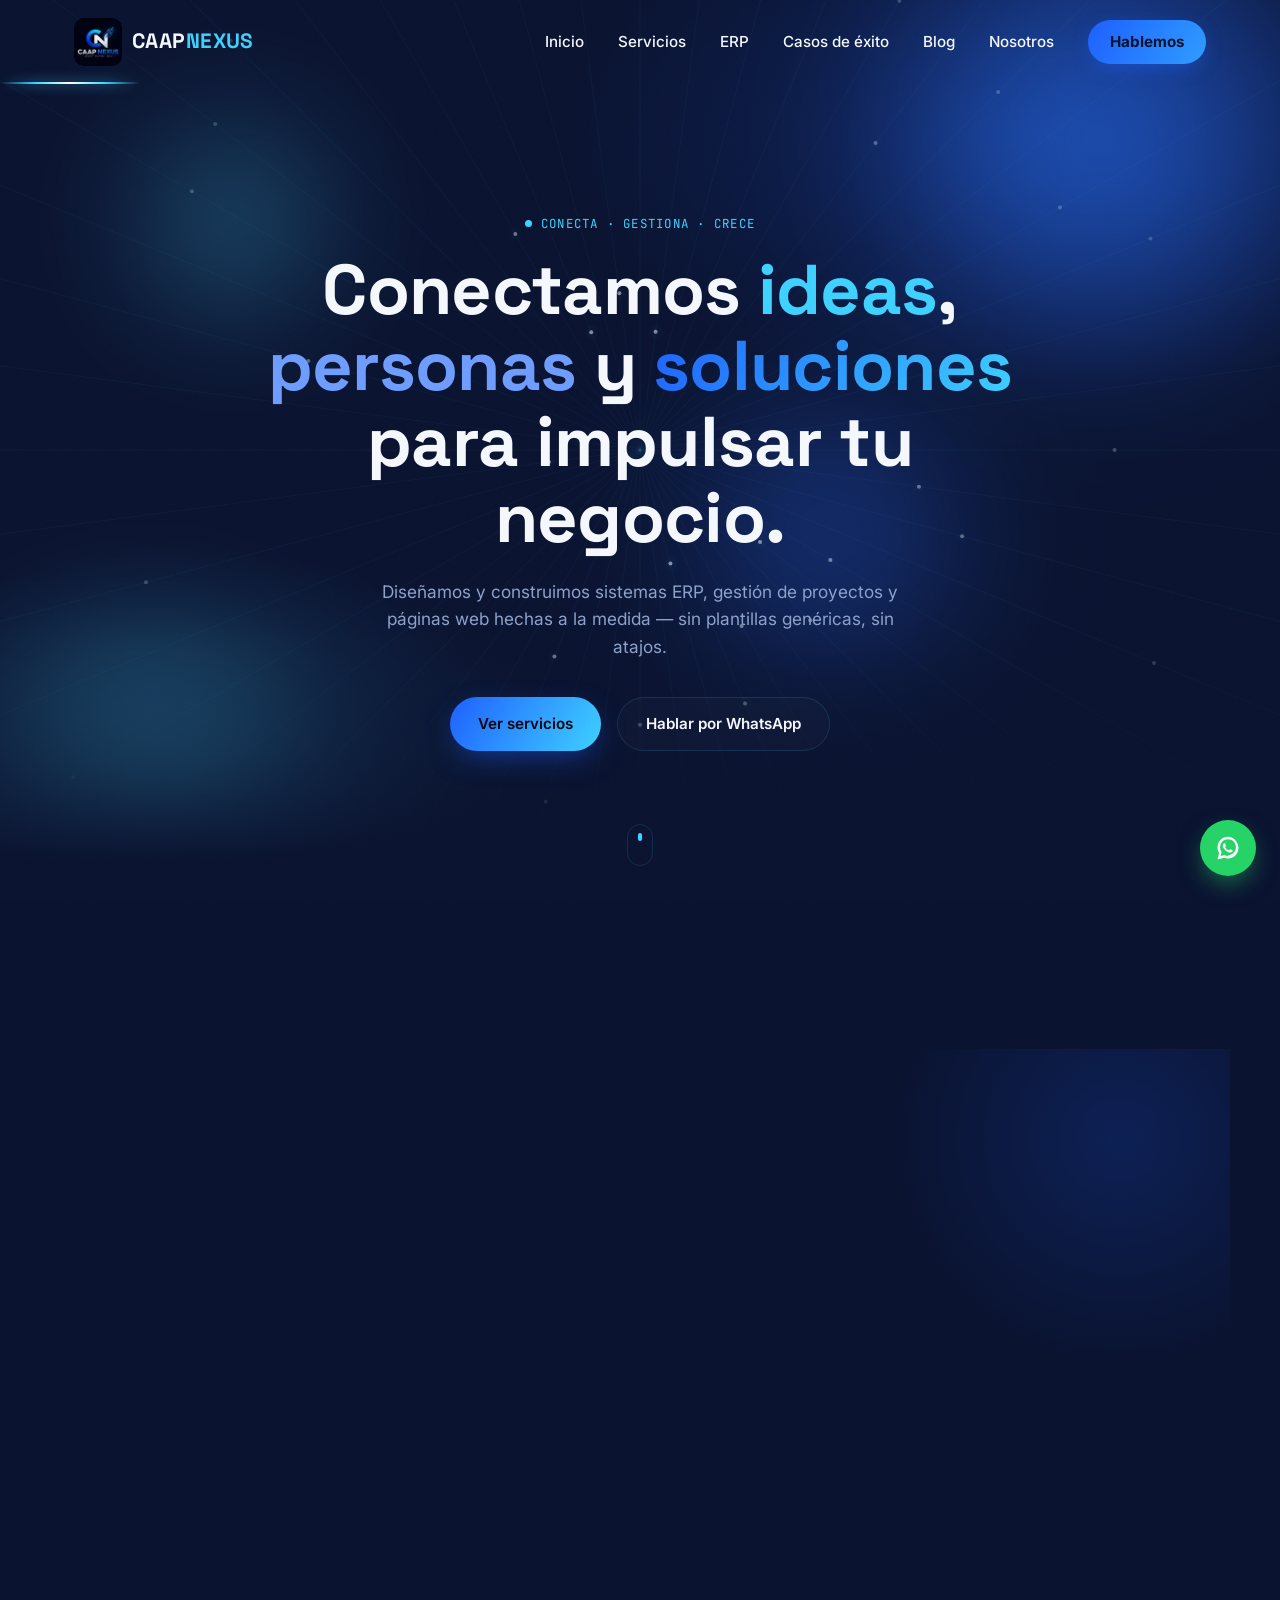
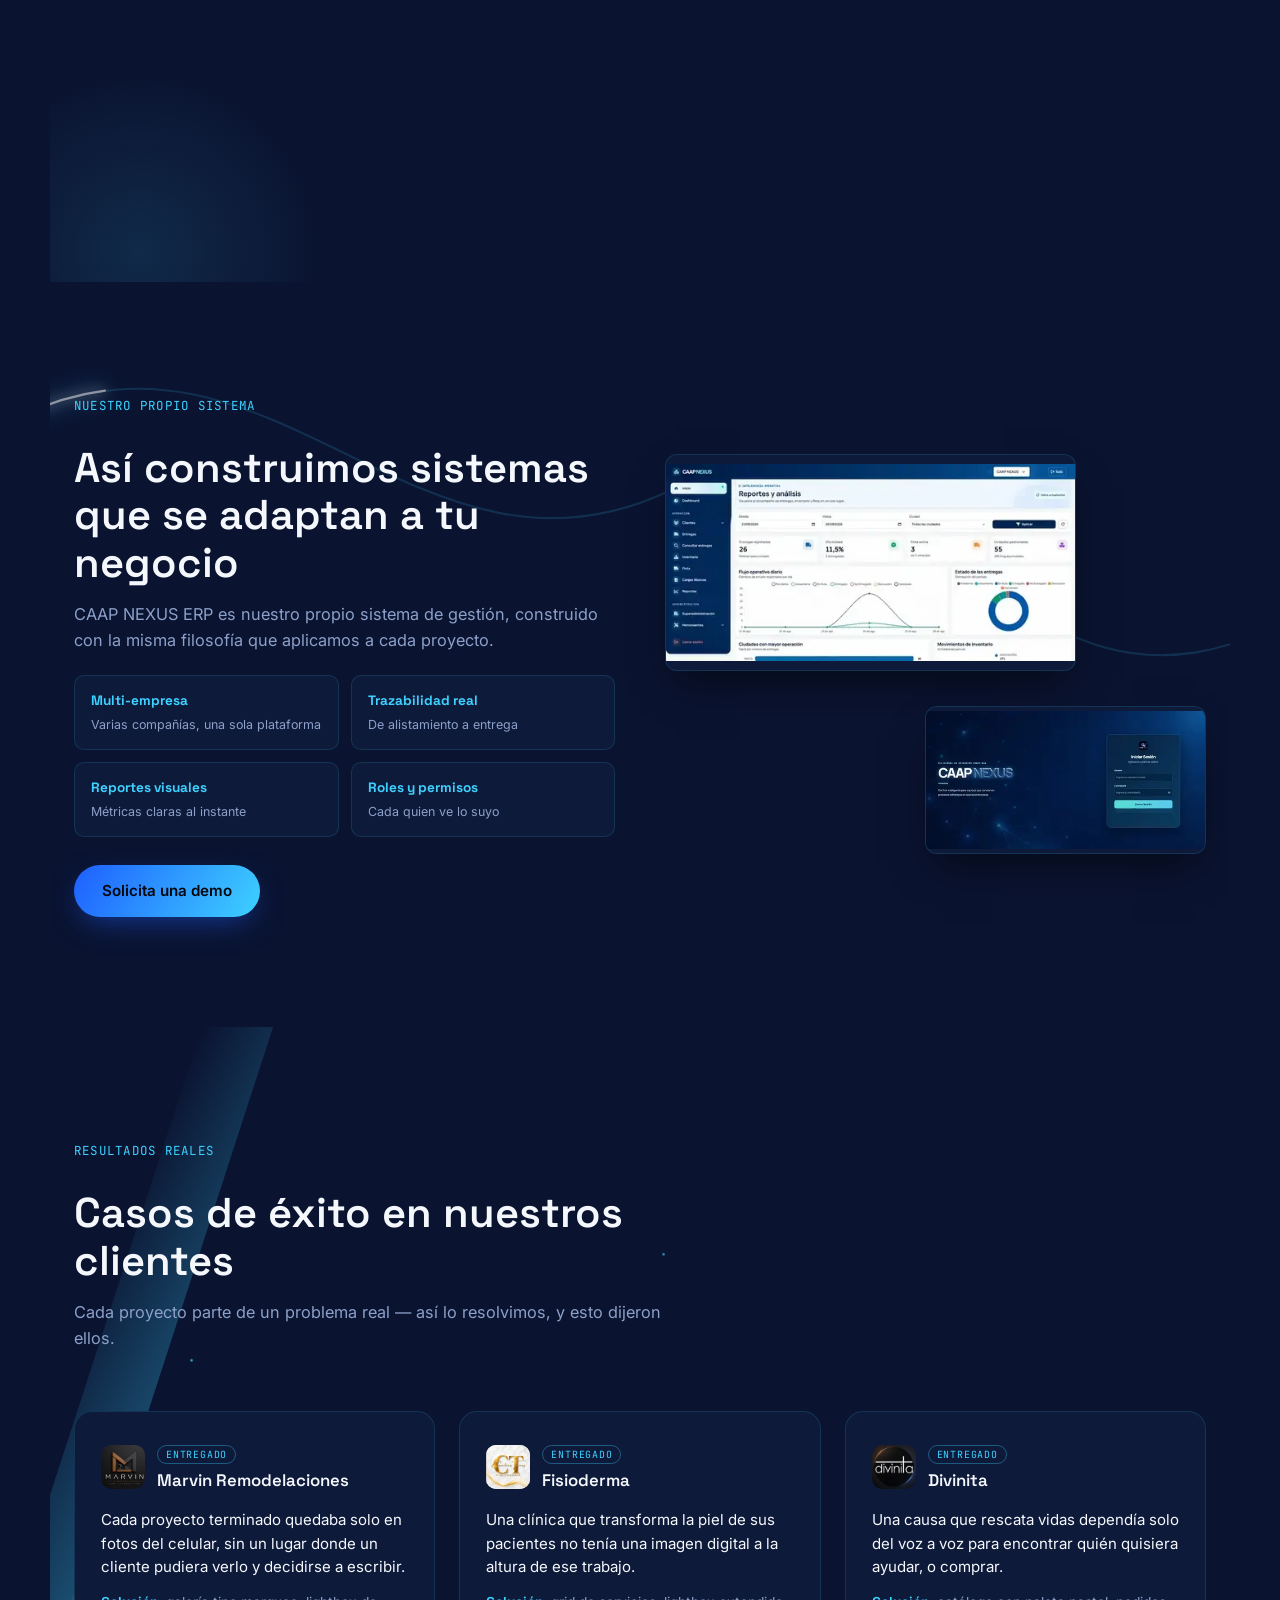
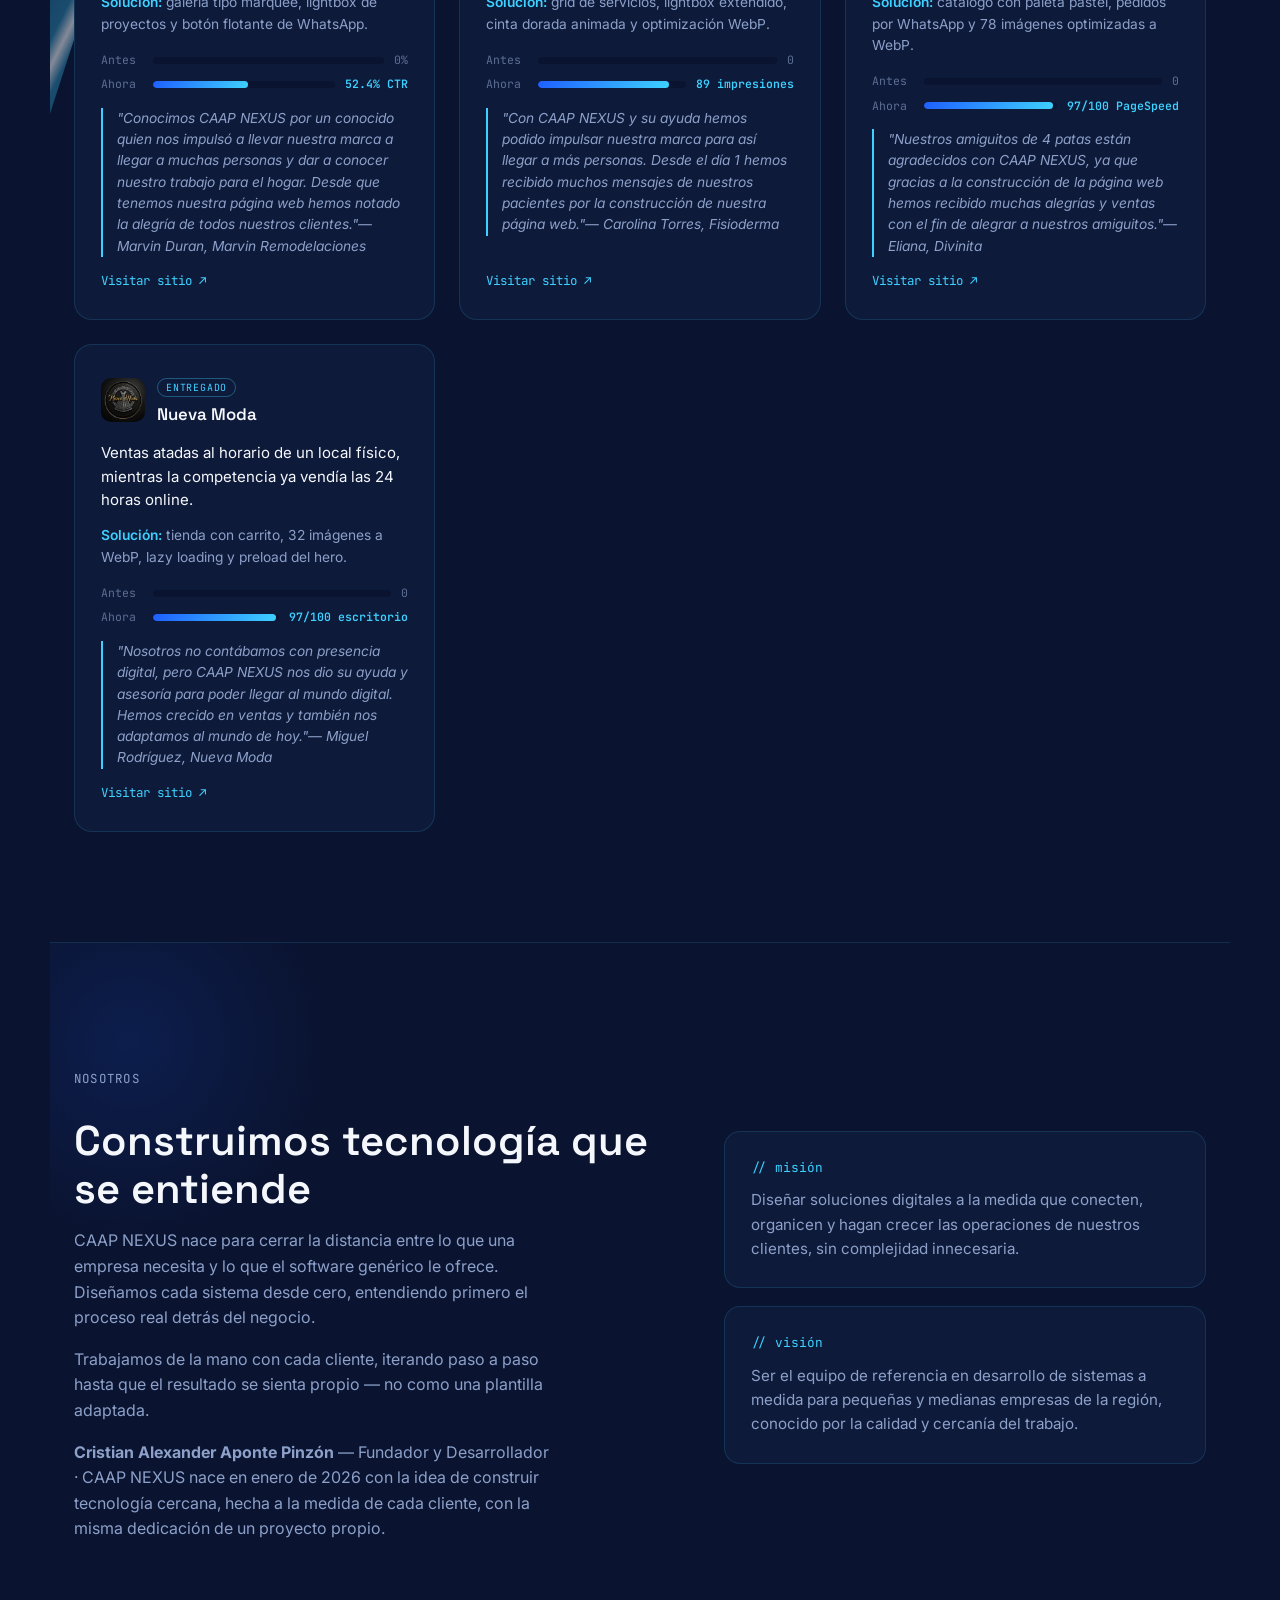
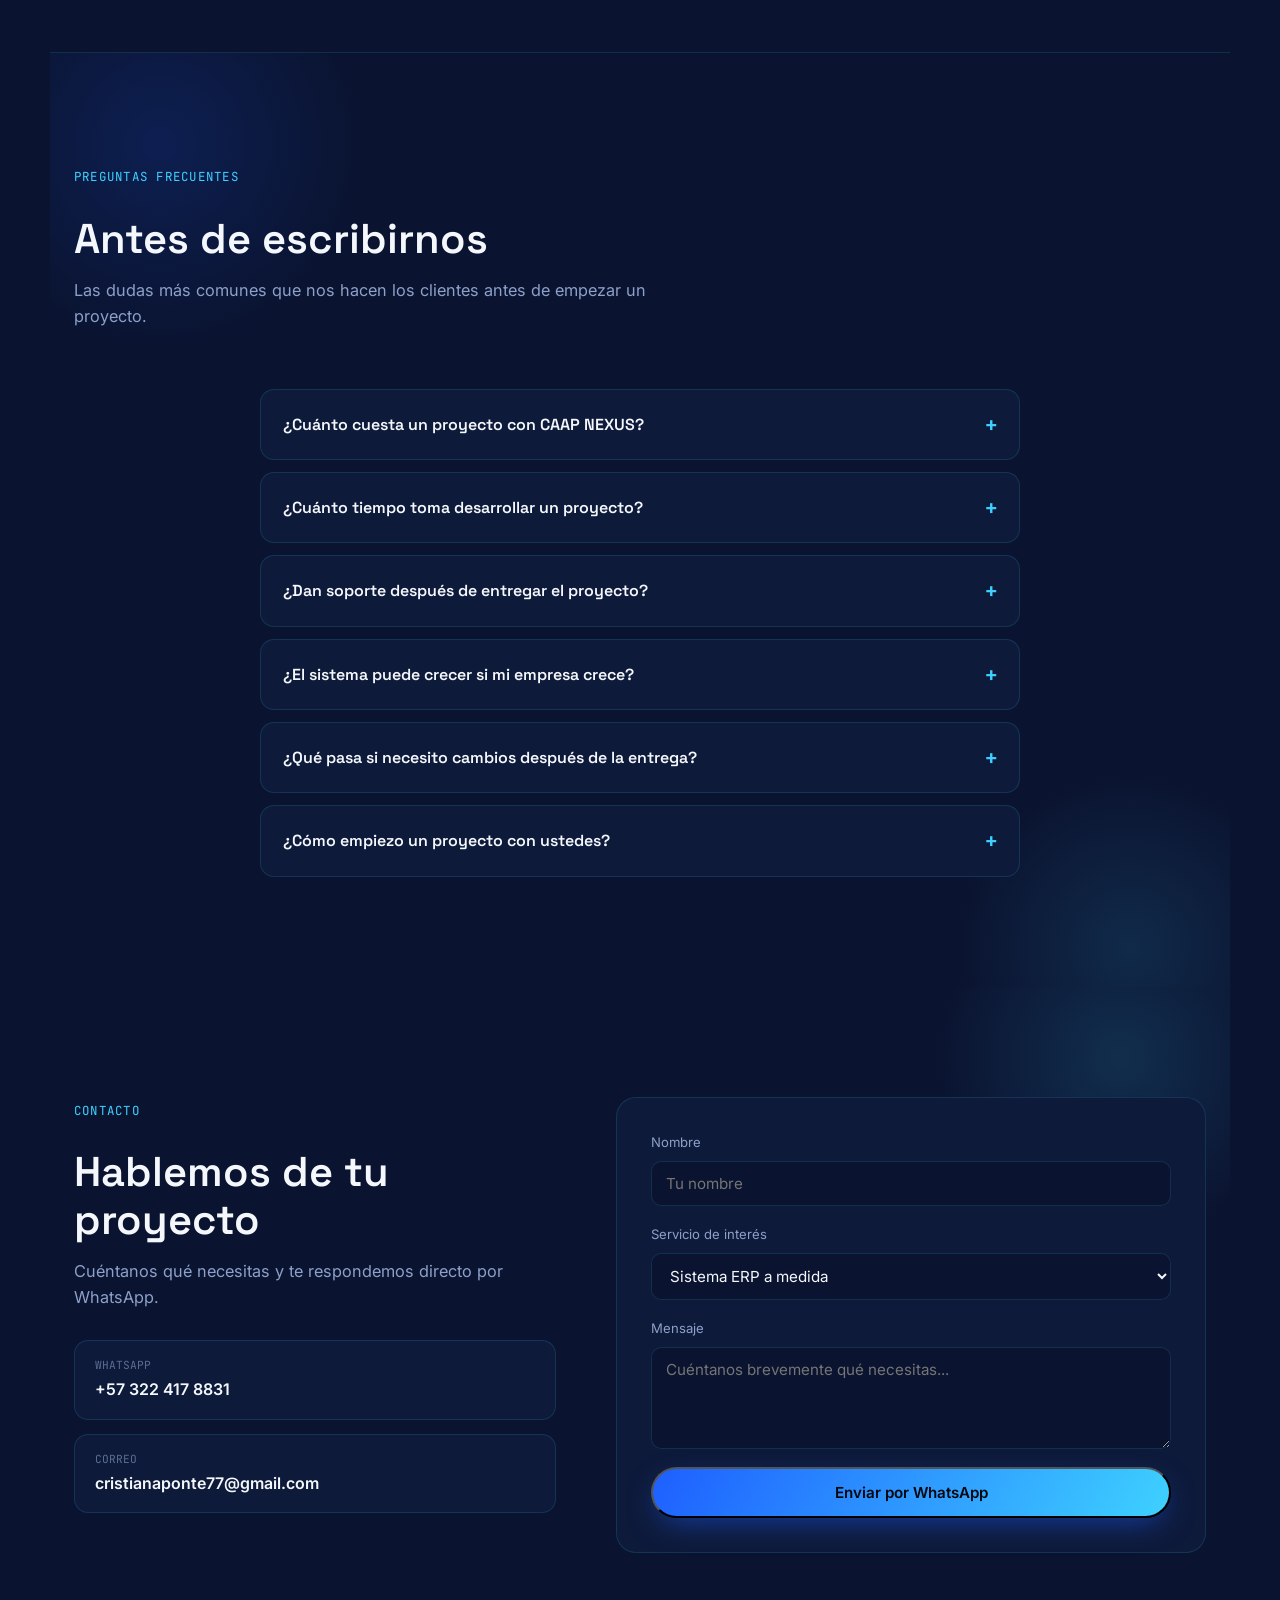
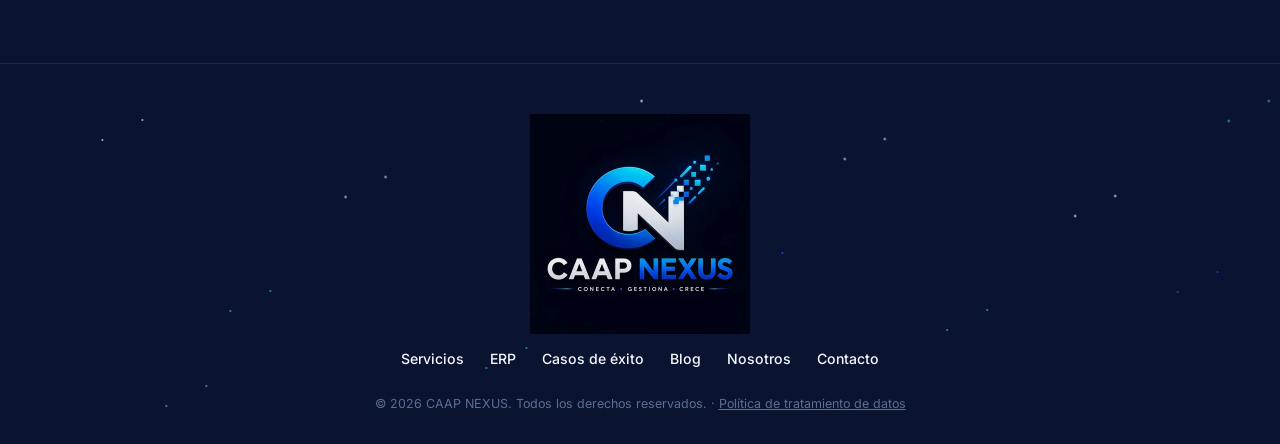
==== commit cec7f769: "Simplifica ERP a 2 capturas (login y reportes) con animacion de flotacion" ====
--- a/index.html
+++ b/index.html
@@ -252,20 +252,18 @@
       <a href="https://wa.me/573224178831?text=Hola%20CAAP%20NEXUS%2C%20quiero%20agendar%20una%20demo%20del%20ERP" target="_blank" class="btn btn-primary">Solicita una demo</a>
     </div>
 
-    <div class="erp-shots">
+        <div class="erp-shots">
       <div class="erp-shot shot-reportes reveal-from-left" data-reveal>
-      <img src="assets/img/erp/reportes.webp" srcset="assets/img/erp/reportes-sm.webp 500w, assets/img/erp/reportes.webp 800w" sizes="(max-width: 560px) 370px, 420px" alt="Reportes y análisis — CAAP NEXUS ERP" loading="lazy" decoding="async">
+        <div class="erp-shot-float">
+          <img src="assets/img/erp/reportes.webp" srcset="assets/img/erp/reportes-sm.webp 500w, assets/img/erp/reportes.webp 800w" sizes="(max-width: 560px) 370px, 420px" alt="Reportes y análisis — CAAP NEXUS ERP" loading="lazy" decoding="async">
+        </div>
       </div>
       <div class="erp-shot shot-login reveal-from-right delay-1" data-reveal>
-      <img src="assets/img/erp/login.webp" srcset="assets/img/erp/login-sm.webp 500w, assets/img/erp/login.webp 800w" sizes="(max-width: 560px) 370px, 420px" alt="Inicio de sesión — CAAP NEXUS ERP" loading="lazy" decoding="async">
-      </div>
-      <div class="erp-shot shot-inventario reveal-from-bottom delay-2" data-reveal>
-      <img src="assets/img/erp/inventario.webp" srcset="assets/img/erp/inventario-sm.webp 500w, assets/img/erp/inventario.webp 800w" sizes="(max-width: 560px) 370px, 420px" alt="Inventario de productos — CAAP NEXUS ERP" loading="lazy" decoding="async">
-      </div>
-      <img src="assets/img/erp/entregas.webp" srcset="assets/img/erp/entregas-sm.webp 500w, assets/img/erp/entregas.webp 800w" sizes="(max-width: 560px) 370px, 420px" alt="Gestión de entregas — CAAP NEXUS ERP" loading="lazy" decoding="async">
+        <div class="erp-shot-float erp-shot-float-alt">
+          <img src="assets/img/erp/login.webp" srcset="assets/img/erp/login-sm.webp 500w, assets/img/erp/login.webp 800w" sizes="(max-width: 560px) 370px, 420px" alt="Inicio de sesión — CAAP NEXUS ERP" loading="lazy" decoding="async">
+        </div>
       </div>
     </div>
-  </div>
 </section>
 
 <!-- ===== CASOS DE ÉXITO ===== -->
--- a/css/style.css
+++ b/css/style.css
@@ -436,19 +436,25 @@
 .erp-benefit h4{ font-family: var(--font-display); font-size:.85rem; color: var(--cyan); margin-bottom:3px; }
 .erp-benefit p{ color: var(--muted); font-size:.78rem; }
 
-.erp-shots{ position:relative; height:430px; }
+.erp-shots{ position:relative; height:400px; }
 .erp-shot{
   position:absolute; border-radius:12px; overflow:hidden; cursor:zoom-in;
   border:1px solid var(--line); box-shadow: 0 20px 40px -12px rgba(0,0,0,.55);
   background: var(--card); transition: box-shadow .3s ease;
 }
 .erp-shot:hover{ box-shadow: 0 26px 54px -12px rgba(62,209,255,.45); }
+.erp-shot-float{ width:100%; height:100%; animation: erpFloat 5s ease-in-out infinite; }
+.erp-shot-float-alt{ animation-delay: -2.5s; }
 .erp-shot img{ width:100%; height:100%; object-fit:contain; display:block; transition: transform .45s ease; }
 .erp-shot:hover img{ transform: scale(1.08); }
-.shot-reportes{ top:0; left:0; width:64%; aspect-ratio: 1.9; z-index:2; }
-.shot-login{ top:14px; right:0; width:46%; aspect-ratio: 1.9; z-index:3; }
-.shot-inventario{ bottom:0; left:6%; width:48%; aspect-ratio: 1.9; z-index:2; }
-.shot-entregas{ bottom:10px; right:0; width:56%; aspect-ratio: 1.9; z-index:3; }
+.shot-reportes{ top:0; left:0; width:76%; aspect-ratio: 1.9; z-index:2; }
+.shot-login{ bottom:0; right:0; width:52%; aspect-ratio: 1.9; z-index:3; }
+
+@keyframes erpFloat{
+  0%, 100%{ transform: translateY(0); }
+  50%{ transform: translateY(-10px); }
+}
+@media (prefers-reduced-motion: reduce){ .erp-shot-float{ animation:none; } }
 
 [data-reveal].reveal-from-left{ transform: translateX(-110px); }
 [data-reveal].reveal-from-right{ transform: translateX(110px); }
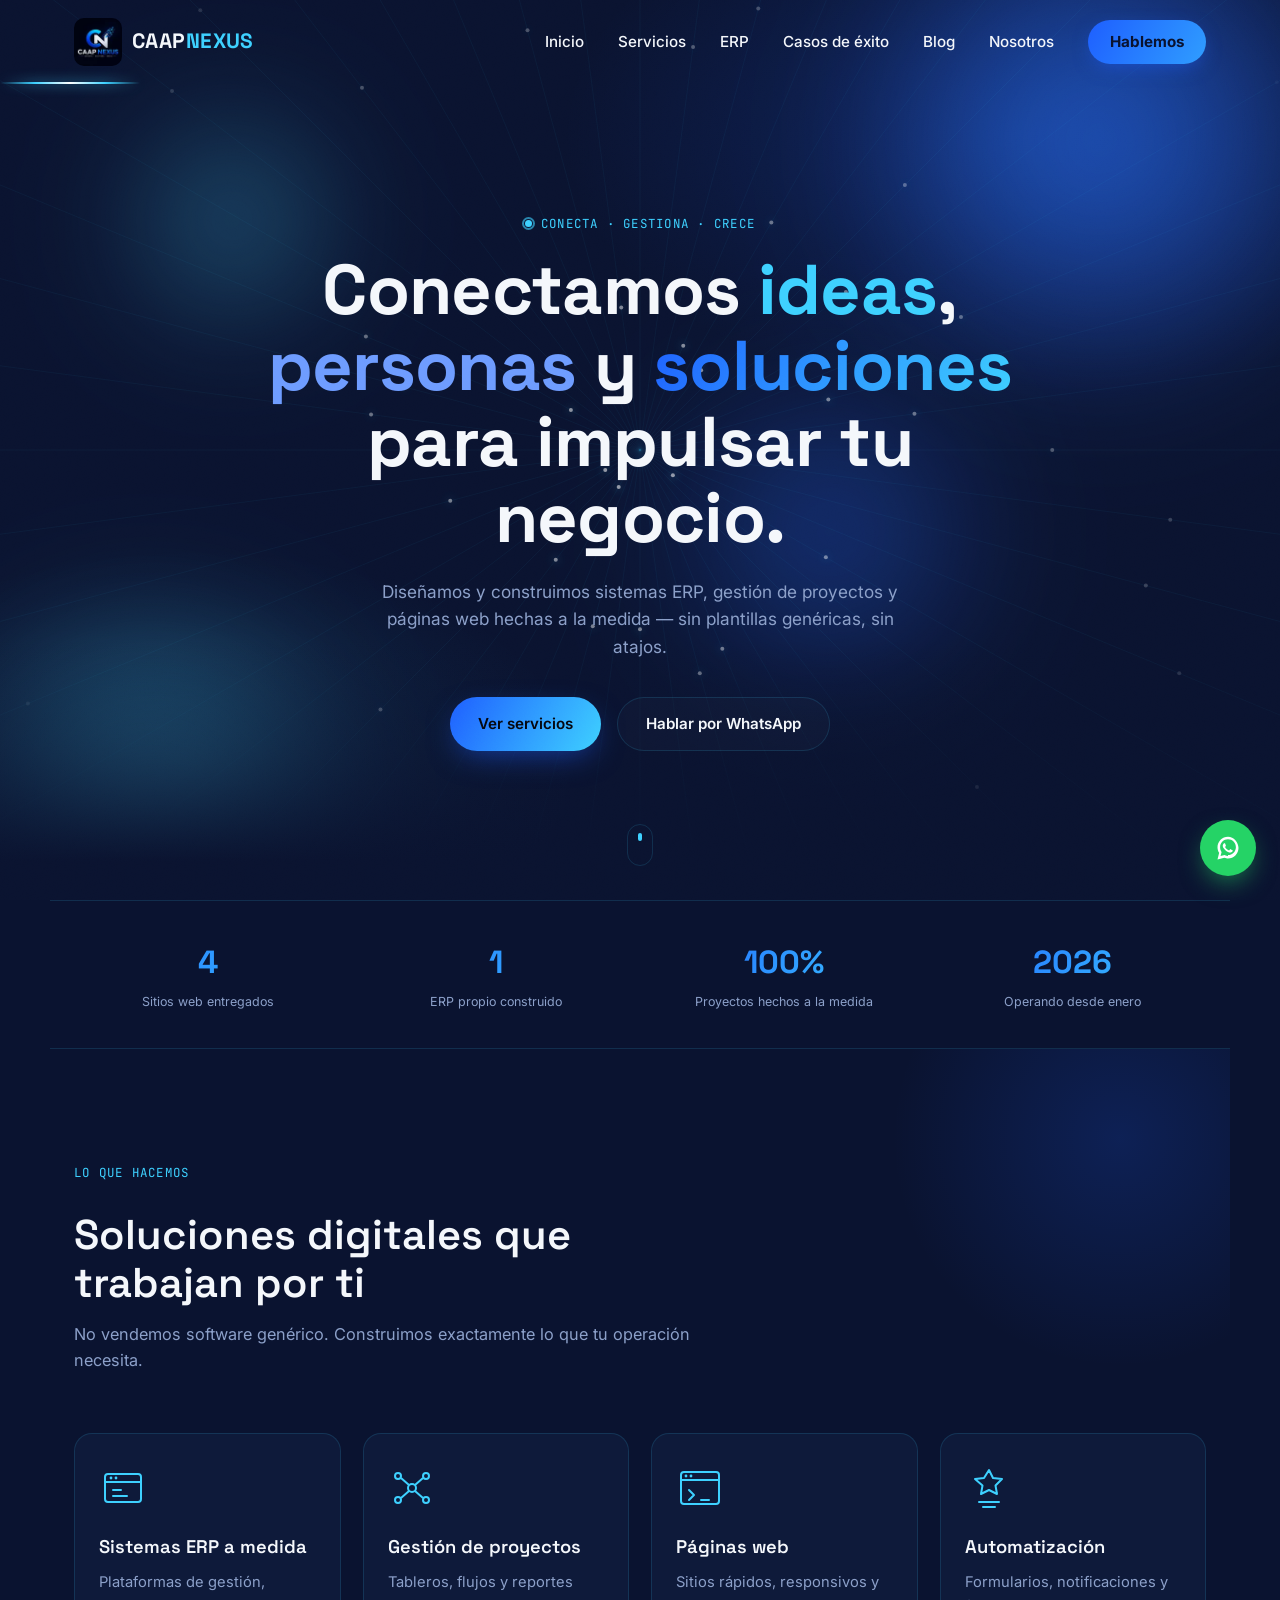
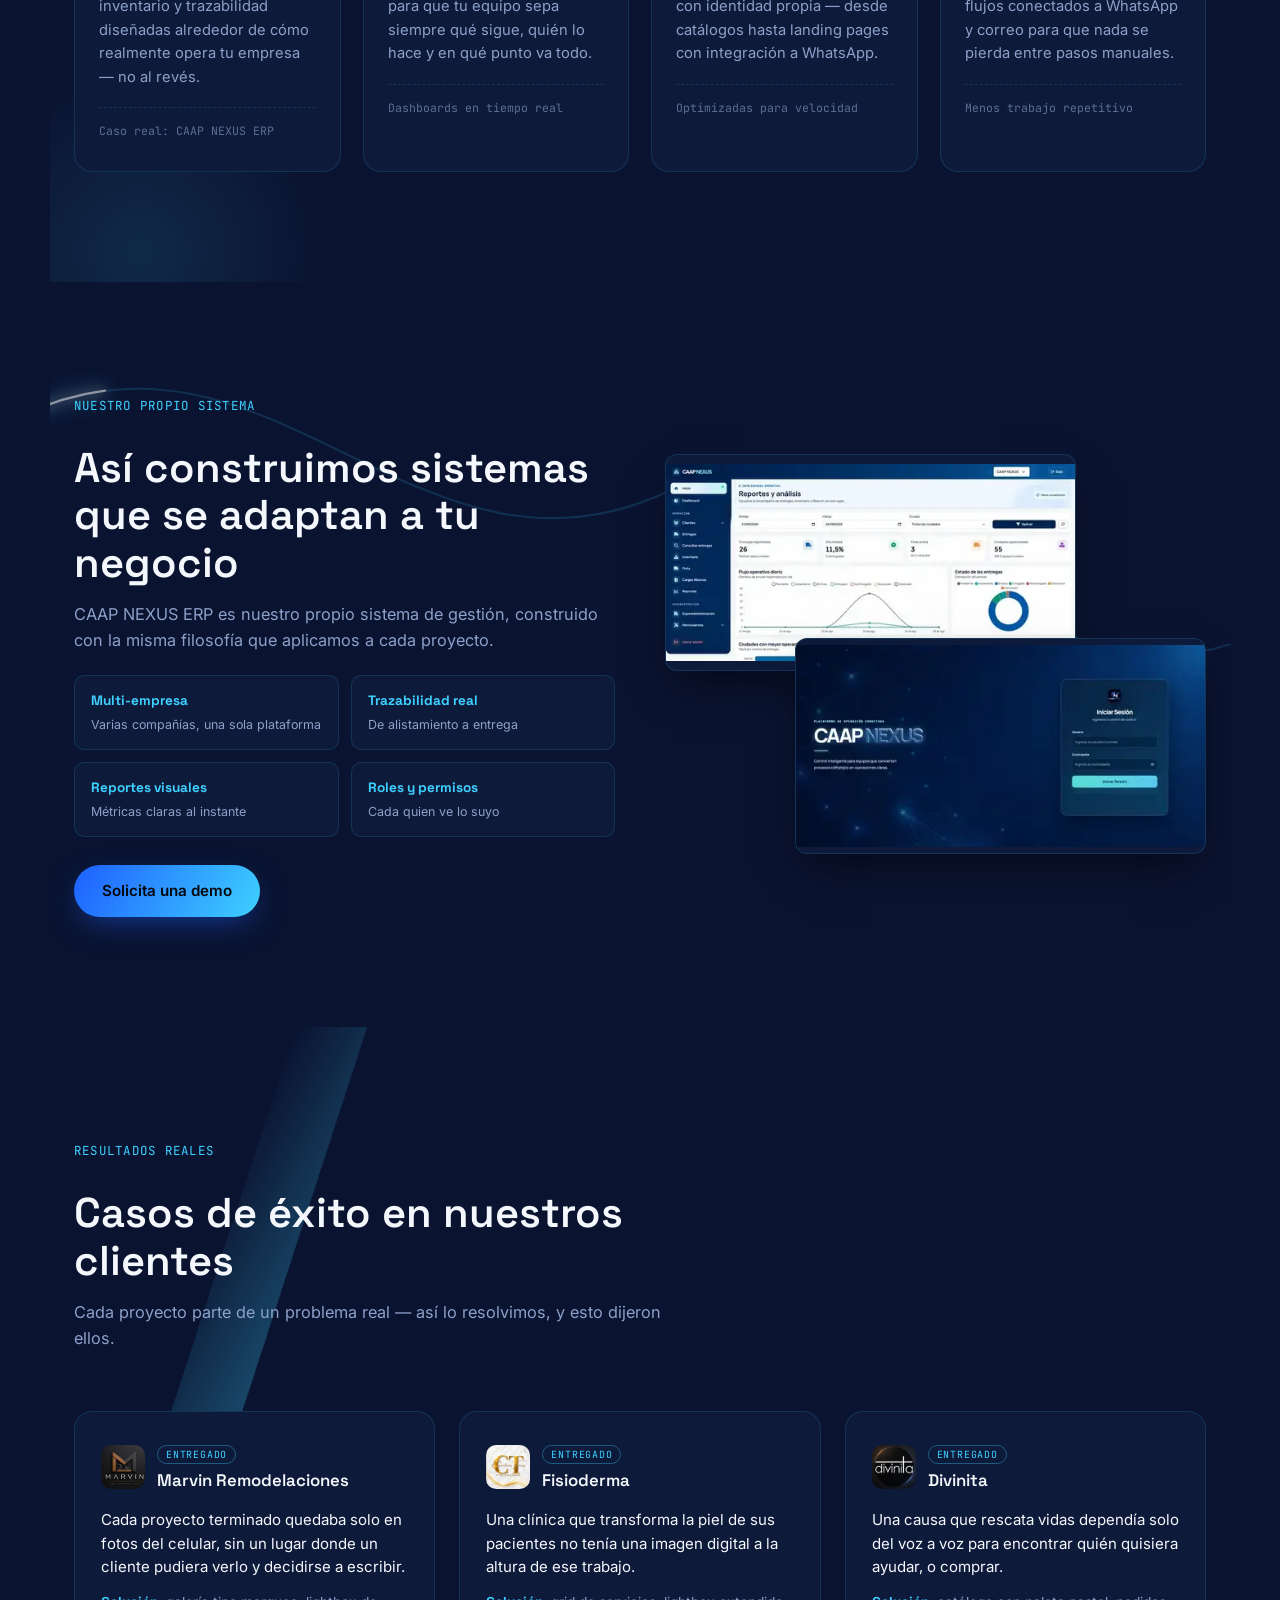
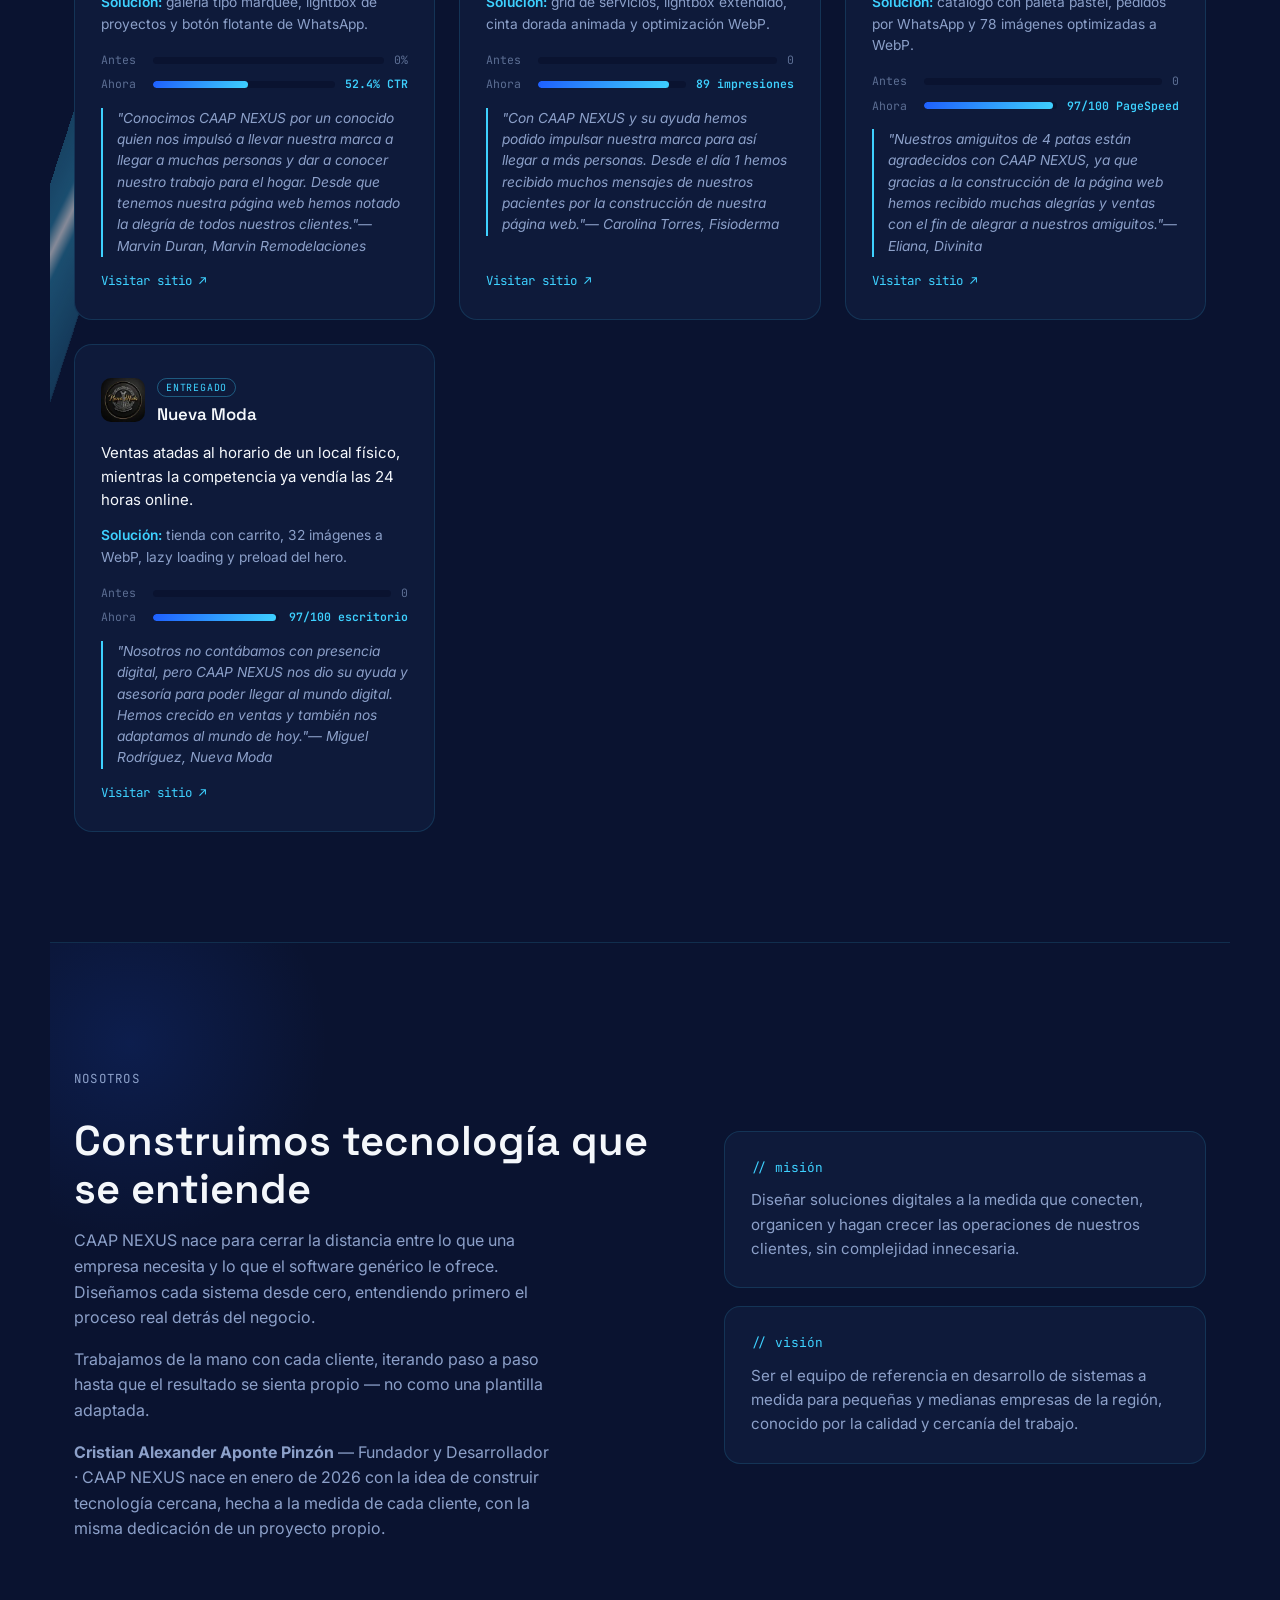
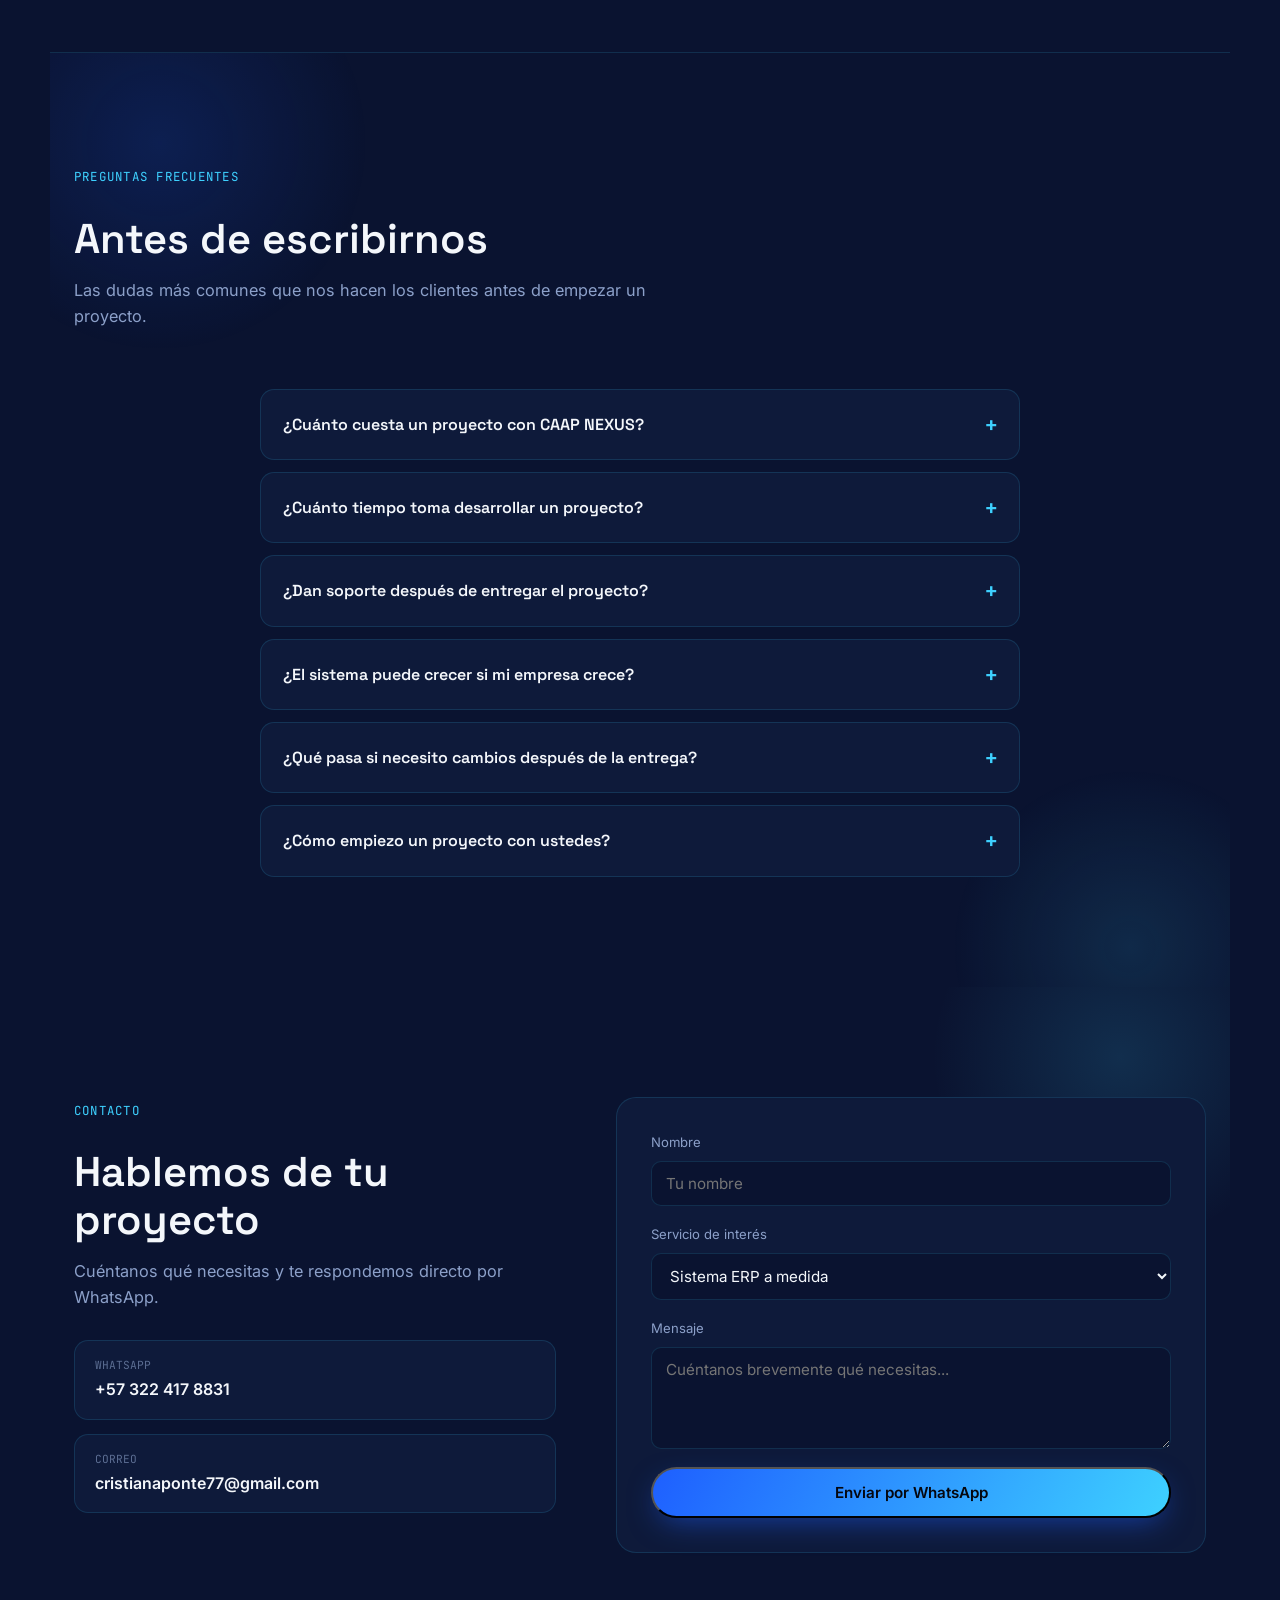
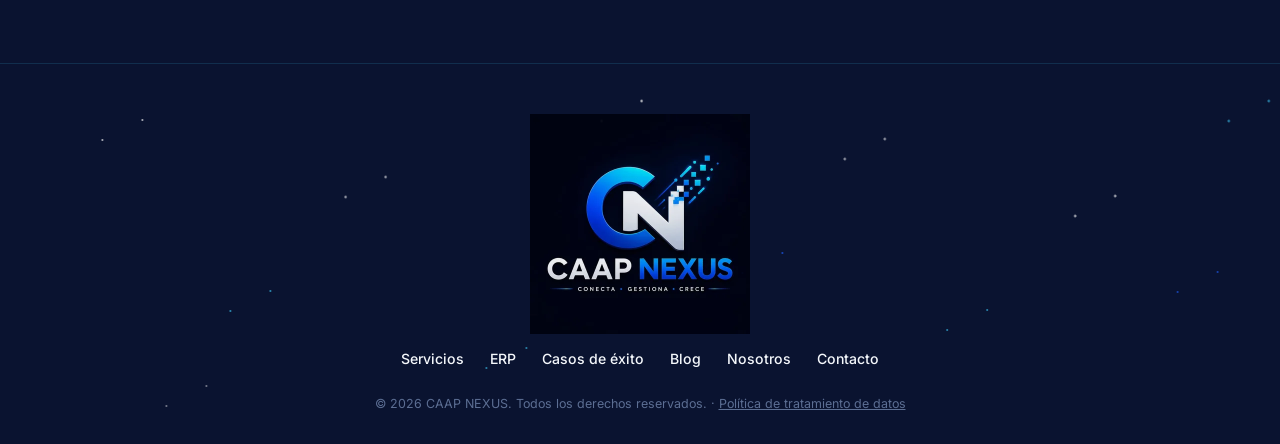
==== commit a746828f: "Optimiza animaciones a compositor y agrega width/height a imagenes para mejorar rendimiento" ====
--- a/index.html
+++ b/index.html
@@ -113,7 +113,7 @@
 <span class="header-snake"></span>
 <div class="header-inner">
       <a href="#inicio" class="brand">
-      <img src="assets/img/Caap_Nexus_negro-icon.webp" alt="CAAP NEXUS" class="brand-mark">
+      <img src="assets/img/Caap_Nexus_negro-icon.webp" alt="CAAP NEXUS" class="brand-mark" width="48" height="48">
       <span class="brand-name">CAAP<span class="accent">NEXUS</span></span>
     </a>
 
@@ -255,12 +255,12 @@
         <div class="erp-shots">
       <div class="erp-shot shot-reportes reveal-from-left" data-reveal>
         <div class="erp-shot-float">
-          <img src="assets/img/erp/reportes.webp" srcset="assets/img/erp/reportes-sm.webp 500w, assets/img/erp/reportes.webp 800w" sizes="(max-width: 560px) 370px, 420px" alt="Reportes y análisis — CAAP NEXUS ERP" loading="lazy" decoding="async">
+          <img src="assets/img/erp/reportes.webp" srcset="assets/img/erp/reportes-sm.webp 500w, assets/img/erp/reportes.webp 800w" sizes="(max-width: 560px) 370px, 420px" alt="Reportes y análisis — CAAP NEXUS ERP" width="800" height="410" loading="lazy" decoding="async">
         </div>
       </div>
       <div class="erp-shot shot-login reveal-from-right delay-1" data-reveal>
         <div class="erp-shot-float erp-shot-float-alt">
-          <img src="assets/img/erp/login.webp" srcset="assets/img/erp/login-sm.webp 500w, assets/img/erp/login.webp 800w" sizes="(max-width: 560px) 370px, 420px" alt="Inicio de sesión — CAAP NEXUS ERP" loading="lazy" decoding="async">
+          <img src="assets/img/erp/login.webp" srcset="assets/img/erp/login-sm.webp 500w, assets/img/erp/login.webp 800w" sizes="(max-width: 560px) 370px, 420px" alt="Inicio de sesión — CAAP NEXUS ERP" width="800" height="410" loading="lazy" decoding="async">
         </div>
       </div>
     </div>
--- a/css/style.css
+++ b/css/style.css
@@ -169,14 +169,17 @@
   display:inline-flex; align-items:center; gap:9px;
 }
 .eyebrow-dot{
+  position:relative;
   width:7px; height:7px; border-radius:50%; background: var(--cyan);
-  box-shadow: 0 0 0 0 rgba(62,209,255,.6);
+}
+.eyebrow-dot::after{
+  content:''; position:absolute; inset:-3px; border-radius:50%;
+  border:2px solid rgba(62,209,255,.6);
   animation: dotpulse 2s ease-out infinite;
 }
 @keyframes dotpulse{
-  0%{ box-shadow: 0 0 0 0 rgba(62,209,255,.55); }
-  70%{ box-shadow: 0 0 0 8px rgba(62,209,255,0); }
-  100%{ box-shadow: 0 0 0 0 rgba(62,209,255,0); }
+  0%{ transform: scale(.4); opacity:.8; }
+  100%{ transform: scale(2.4); opacity:0; }
 }
 
 .hero-blob{
@@ -448,7 +451,7 @@
 .erp-shot img{ width:100%; height:100%; object-fit:contain; display:block; transition: transform .45s ease; }
 .erp-shot:hover img{ transform: scale(1.08); }
 .shot-reportes{ top:0; left:0; width:76%; aspect-ratio: 1.9; z-index:2; }
-.shot-login{ bottom:0; right:0; width:52%; aspect-ratio: 1.9; z-index:3; }
+.shot-login{ bottom:0; right:0; width:76%; aspect-ratio: 1.9; z-index:3; }
 
 @keyframes erpFloat{
   0%, 100%{ transform: translateY(0); }
@@ -493,22 +496,18 @@
   pointer-events:none; z-index:0;
   animation: lightsweep 7s ease-in-out infinite;
 }
-.projects::after{
+.projects::before{
   content:'';
-  position:absolute; inset:0; pointer-events:none; z-index:0;
-  background-image:
-    radial-gradient(2px 2px at 12% 22%, rgba(62,209,255,.9), transparent),
-    radial-gradient(1.5px 1.5px at 30% 68%, rgba(255,255,255,.8), transparent),
-    radial-gradient(2px 2px at 52% 15%, rgba(62,209,255,.8), transparent),
-    radial-gradient(1.5px 1.5px at 70% 55%, rgba(255,255,255,.7), transparent),
-    radial-gradient(2px 2px at 88% 30%, rgba(62,209,255,.85), transparent),
-    radial-gradient(1.5px 1.5px at 20% 85%, rgba(255,255,255,.6), transparent);
-  animation: twinkle-a 4s ease-in-out infinite;
+  position:absolute; top:0; left:0; width:6%; height:100%;
+  background: linear-gradient(100deg, transparent, rgba(62,209,255,.3) 46%, rgba(255,255,255,.5) 50%, rgba(62,209,255,.3) 54%, transparent);
+  pointer-events:none; z-index:0;
+  animation: lightsweep 7s ease-in-out infinite;
+  will-change: transform;
 }
 @keyframes lightsweep{
-  0%{ left:-30%; }
-  60%{ left:120%; }
-  100%{ left:120%; }
+  0%{ transform: skewX(-18deg) translateX(-150%); }
+  60%{ transform: skewX(-18deg) translateX(2000%); }
+  100%{ transform: skewX(-18deg) translateX(2000%); }
 }
 @media (prefers-reduced-motion: reduce){ .projects::before, .projects::after{ animation:none; } }
 .section-head, .case-grid{ position:relative; z-index:1; }
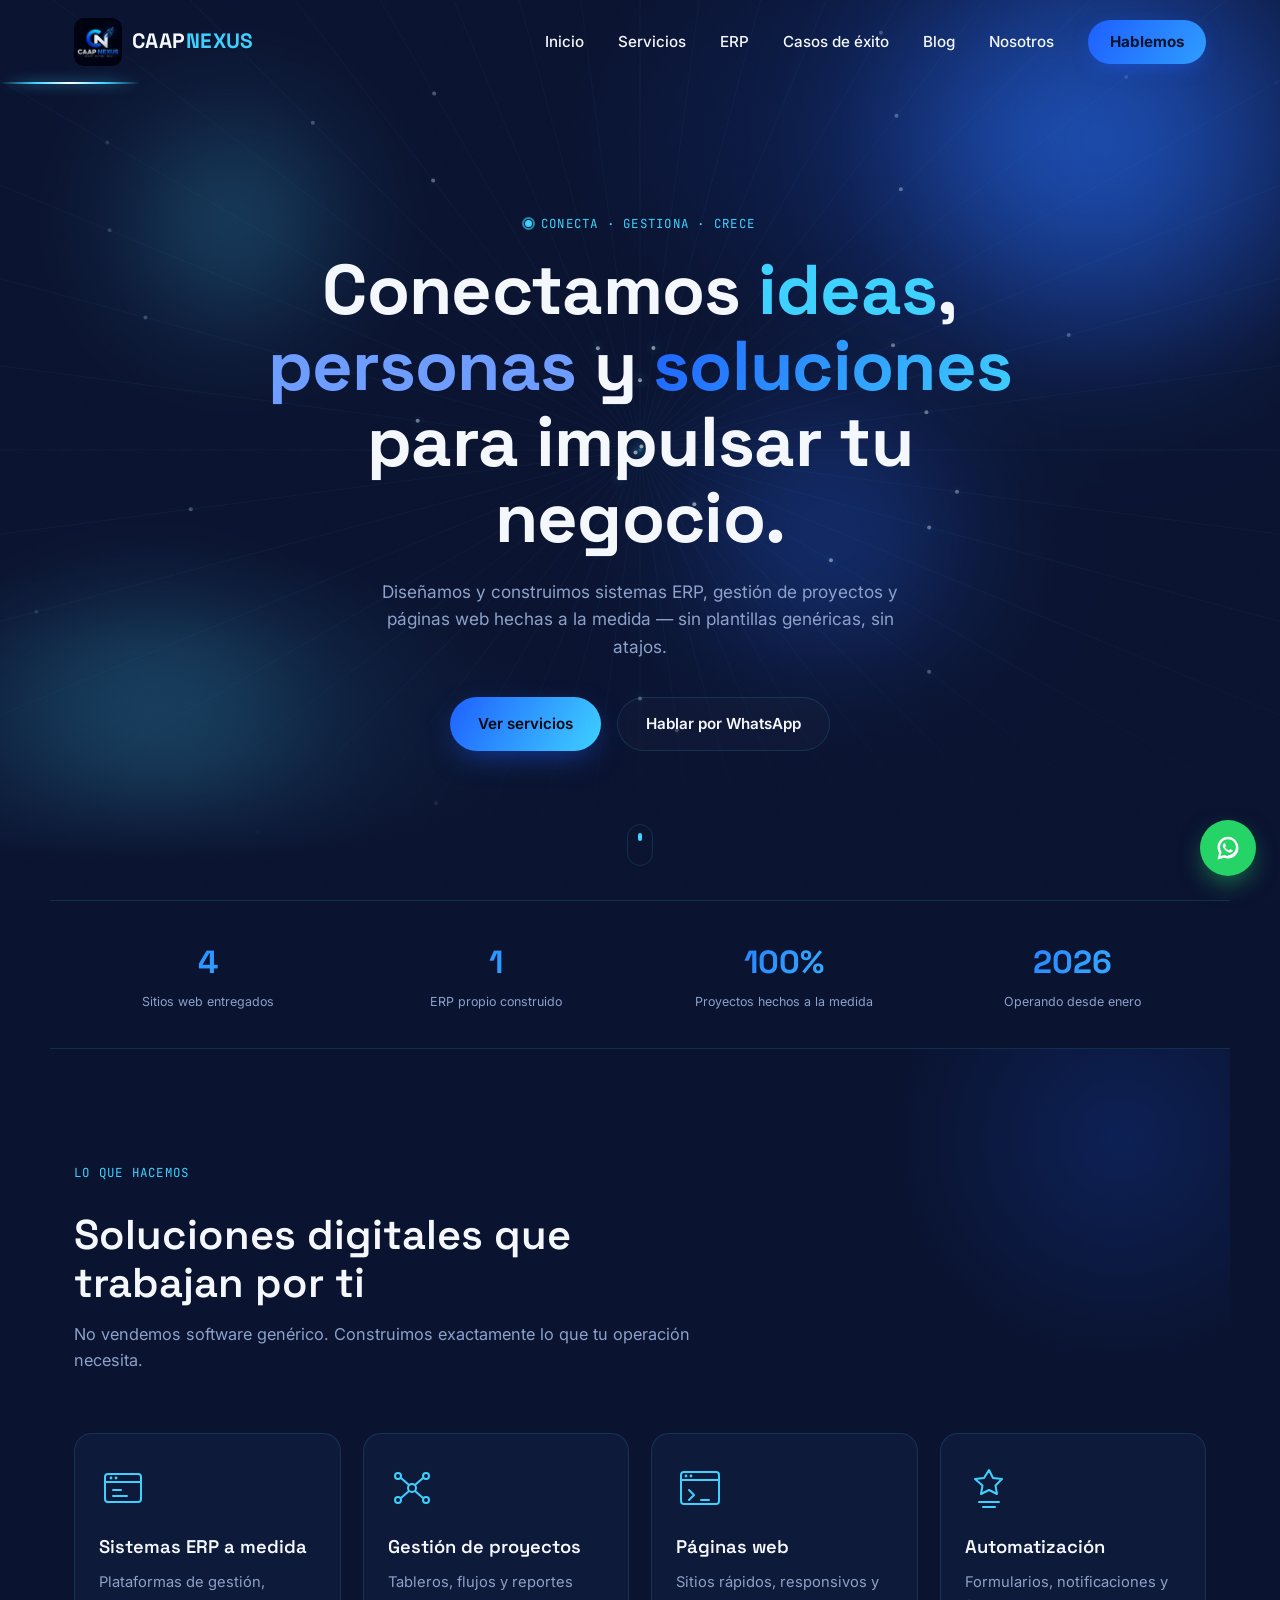
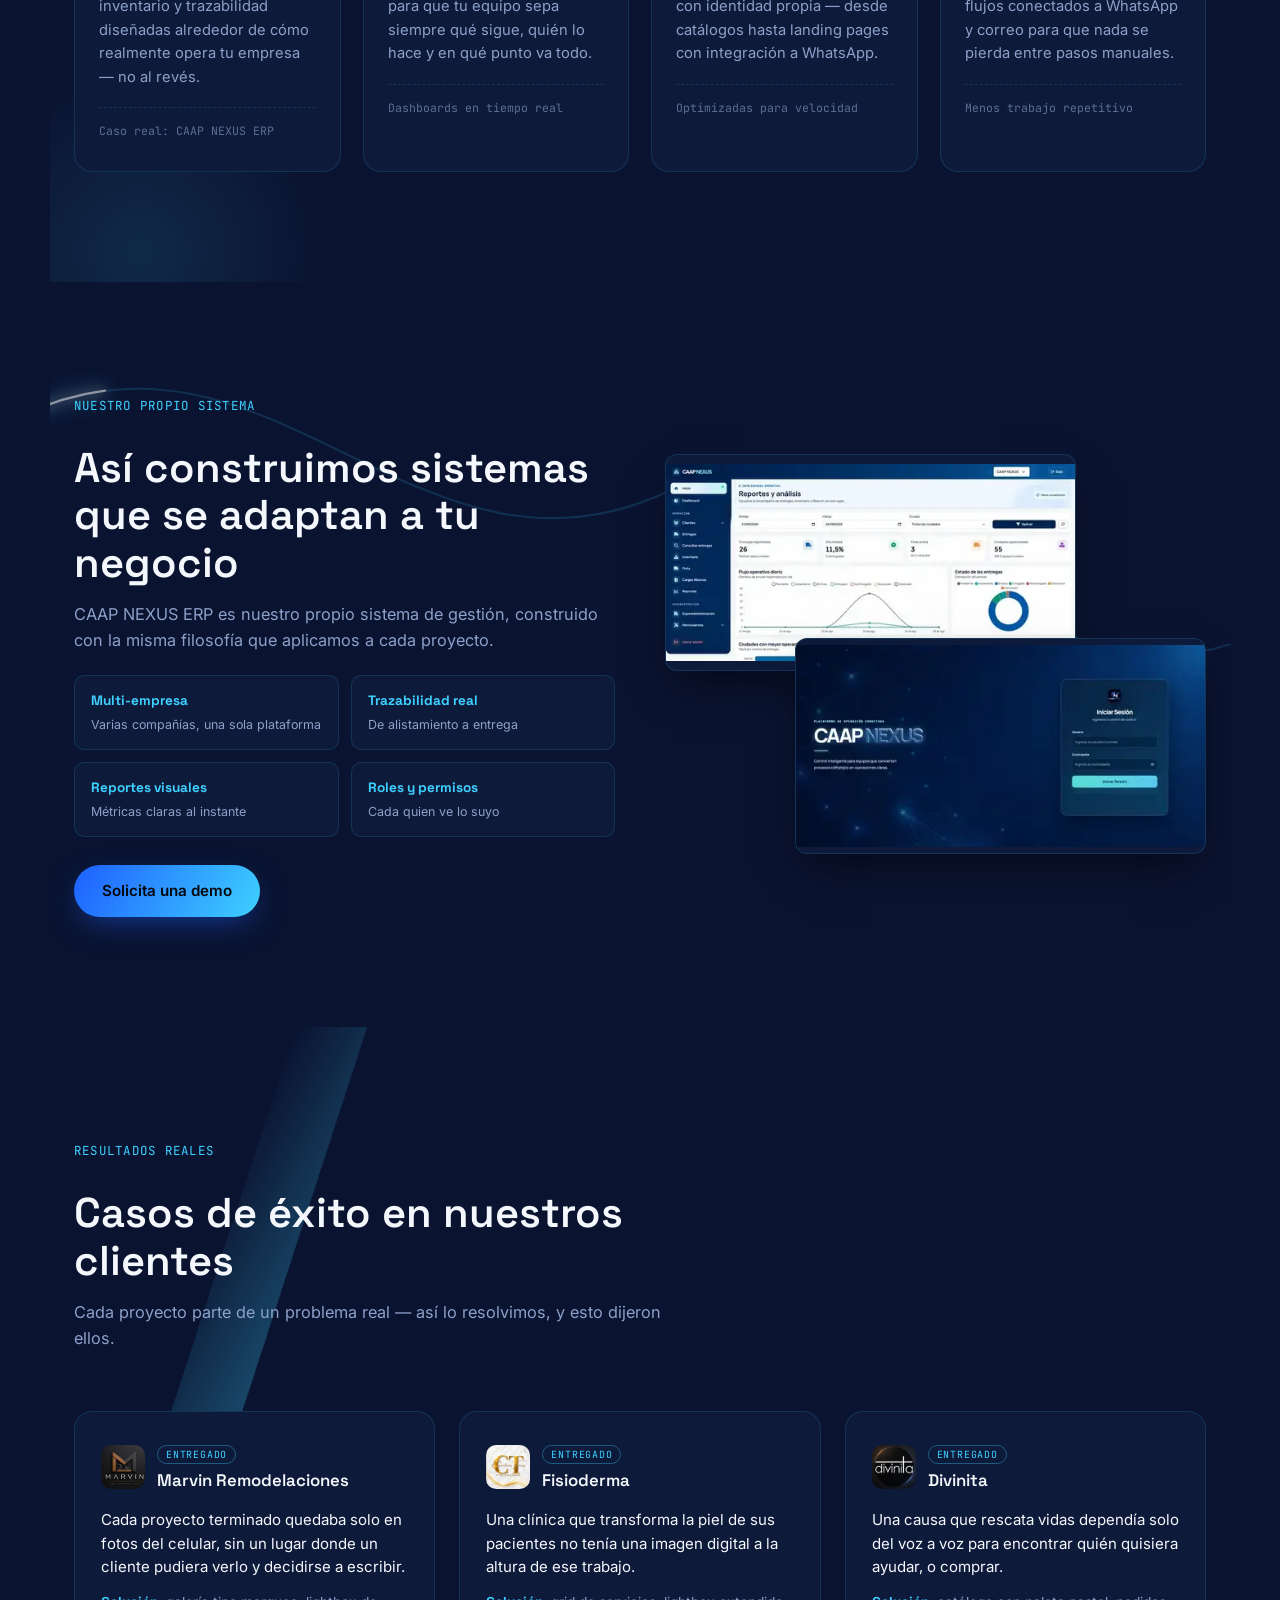
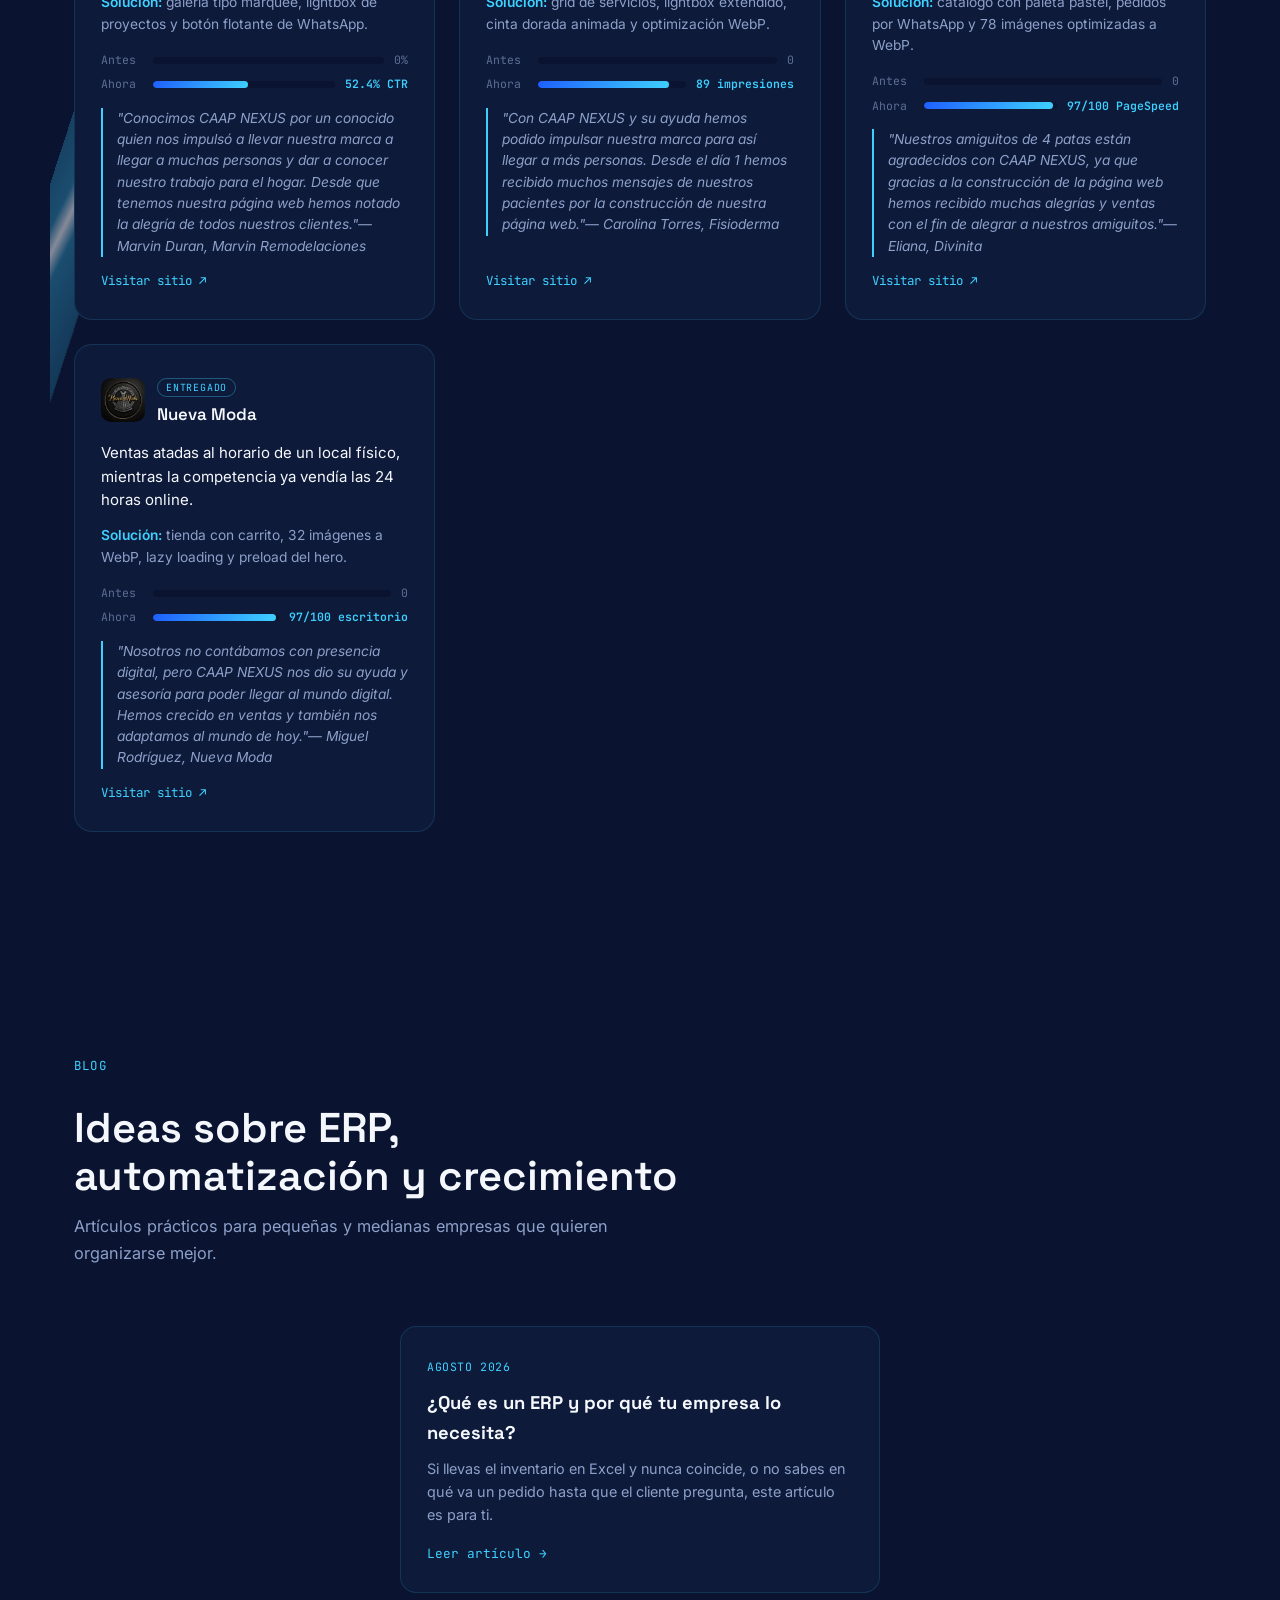
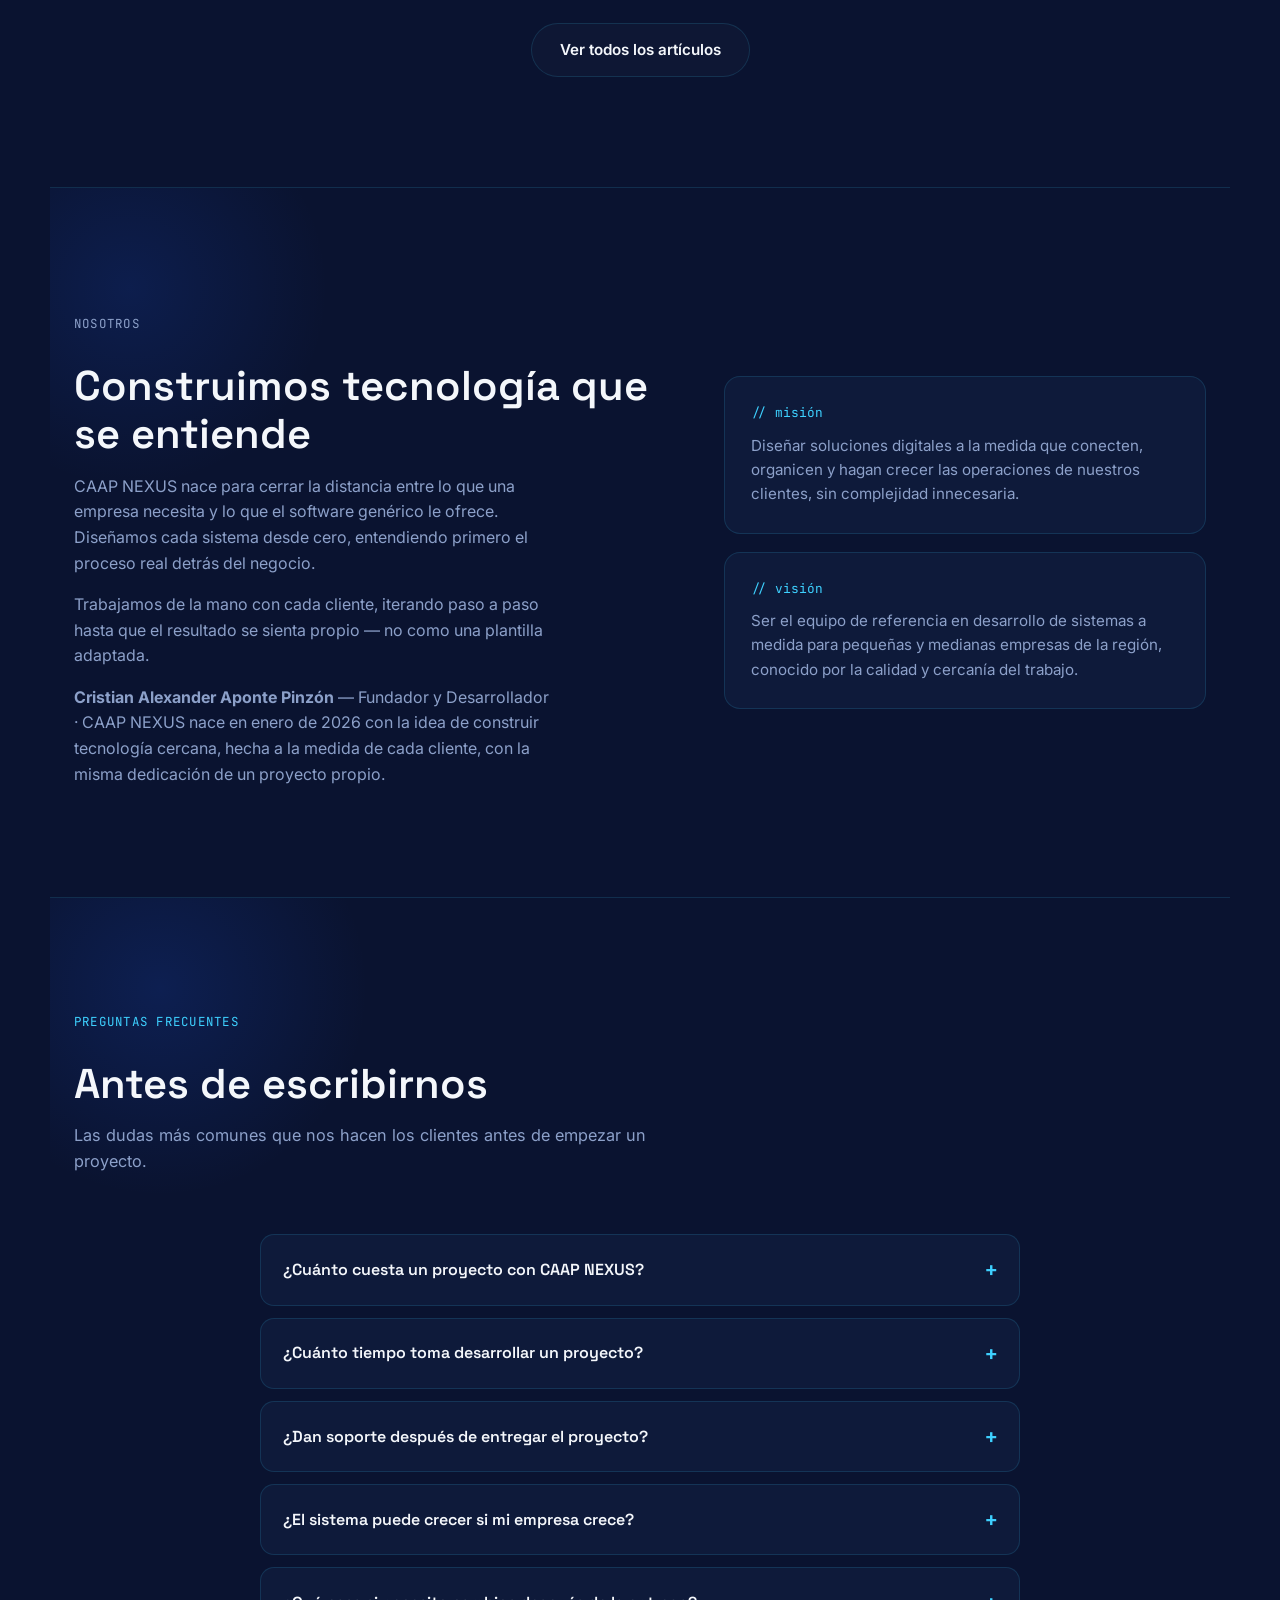
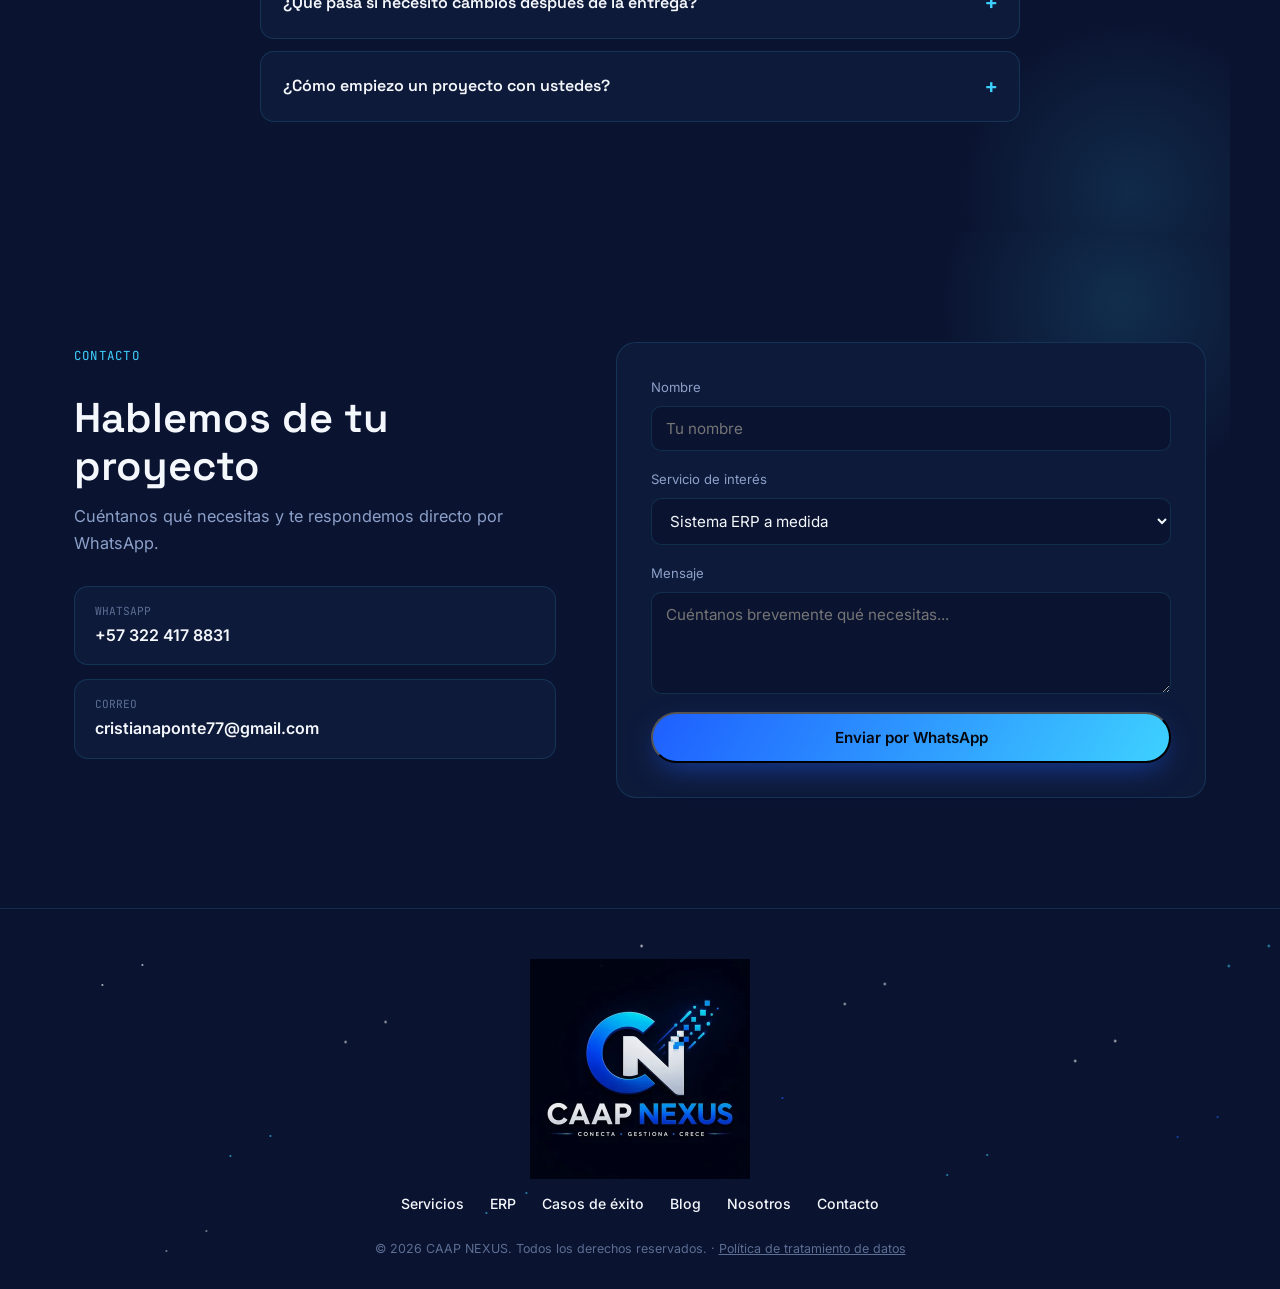
==== commit 507b1777: "Agrega seccion de vista previa del blog en la pagina principal" ====
--- a/index.html
+++ b/index.html
@@ -348,6 +348,28 @@
       <a href="https://caap90.github.io/NUEVA_MODA" target="_blank" class="case-link">Visitar sitio ↗</a>
     </article>
 
+   </div>
+</section>
+
+<!-- ===== BLOG PREVIEW ===== -->
+<section class="section blog-preview" id="blog">
+  <div class="section-head" data-reveal>
+    <p class="eyebrow">Blog</p>
+    <h2 class="section-title">Ideas sobre ERP, automatización y crecimiento</h2>
+    <p class="section-sub">Artículos prácticos para pequeñas y medianas empresas que quieren organizarse mejor.</p>
+  </div>
+
+  <div class="blog-preview-grid" data-reveal>
+    <a href="blog/que-es-un-erp.html" class="blog-card">
+      <span class="blog-date">Agosto 2026</span>
+      <h3>¿Qué es un ERP y por qué tu empresa lo necesita?</h3>
+      <p>Si llevas el inventario en Excel y nunca coincide, o no sabes en qué va un pedido hasta que el cliente pregunta, este artículo es para ti.</p>
+      <span class="blog-read">Leer artículo →</span>
+    </a>
+  </div>
+
+  <div class="blog-preview-cta" data-reveal>
+    <a href="blog/index.html" class="btn btn-ghost">Ver todos los artículos</a>
   </div>
 </section>
 
--- a/css/style.css
+++ b/css/style.css
@@ -846,3 +846,9 @@
   pointer-events:none; z-index:0;
 }
 .faq .section-head, .faq .faq-list{ position:relative; z-index:1; }
+
+/* ============ BLOG PREVIEW (home) ============ */
+.blog-preview{ background: var(--bg-alt); }
+.blog-preview-grid{ max-width:480px; margin:0 auto 30px; }
+.blog-preview-grid .blog-card h3{ font-family: var(--font-display); color: var(--white); font-size:1.15rem; margin:10px 0; }
+.blog-preview-cta{ text-align:center; }
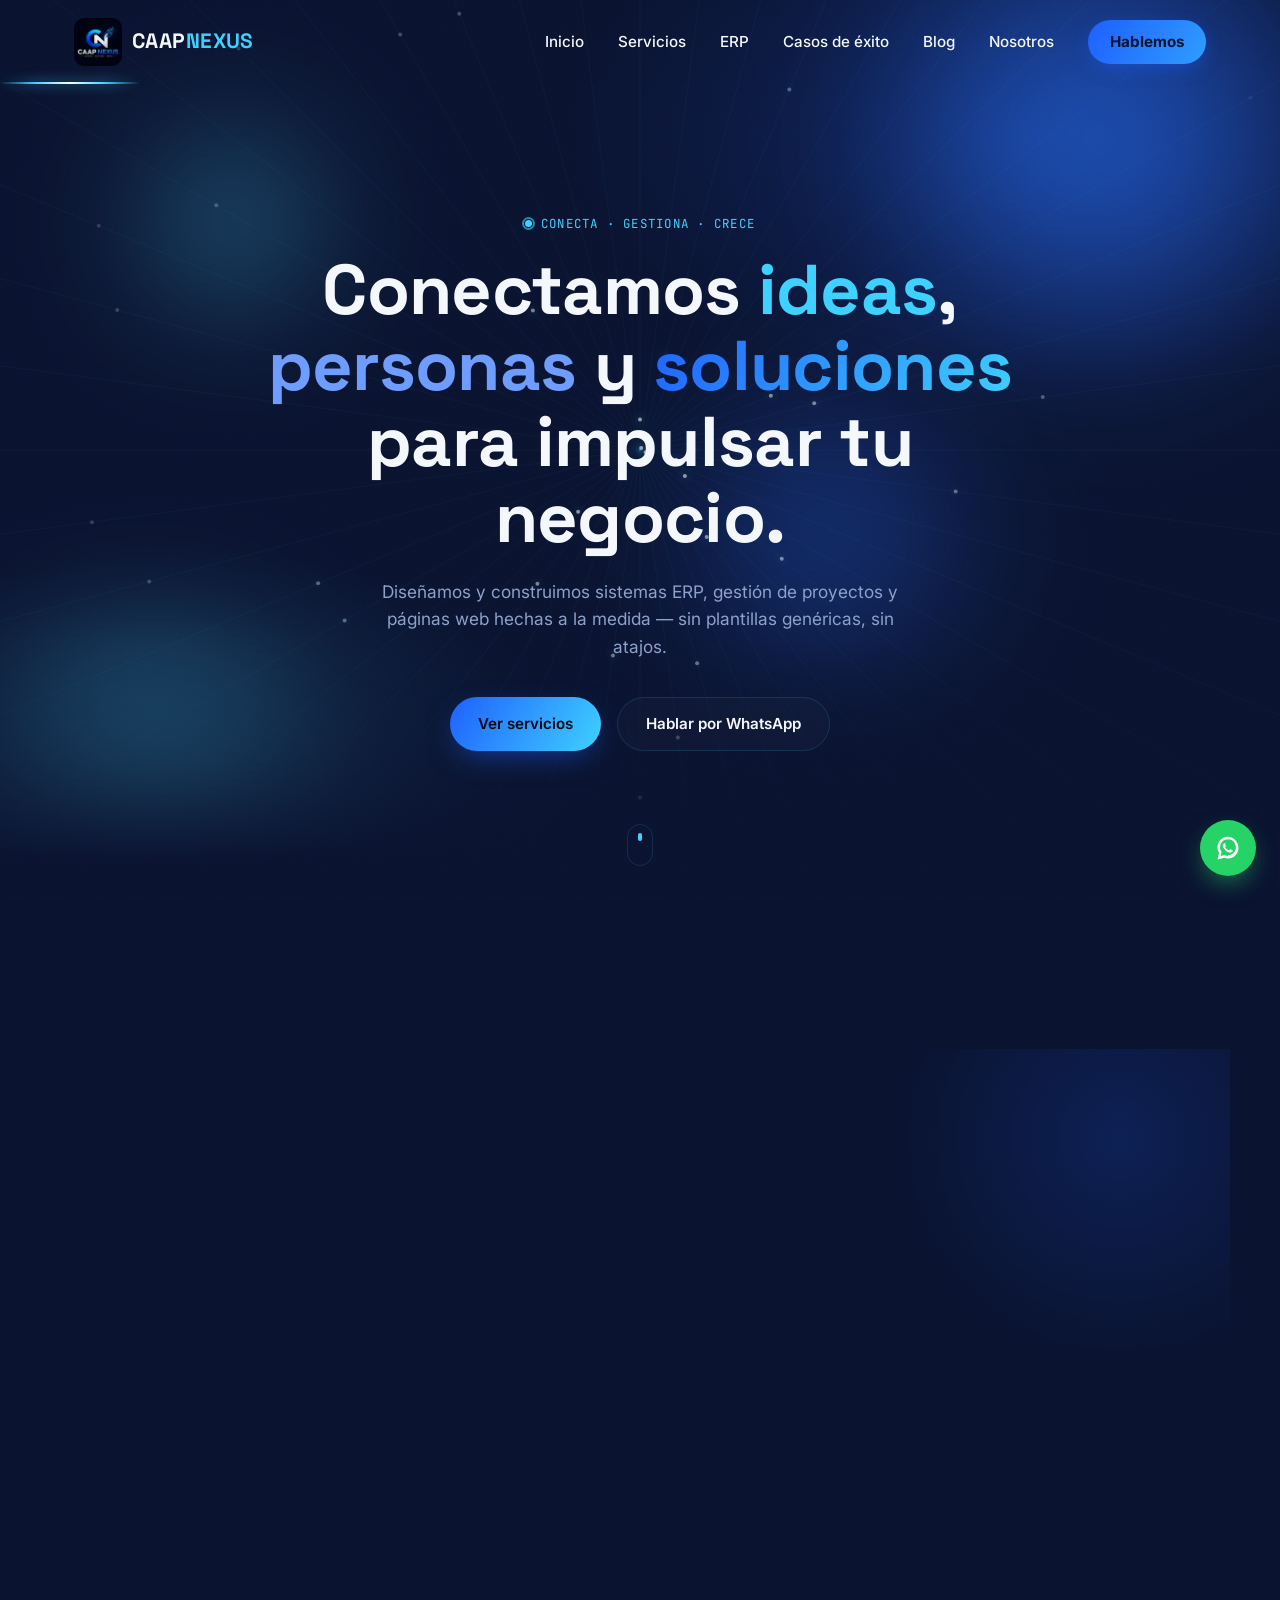
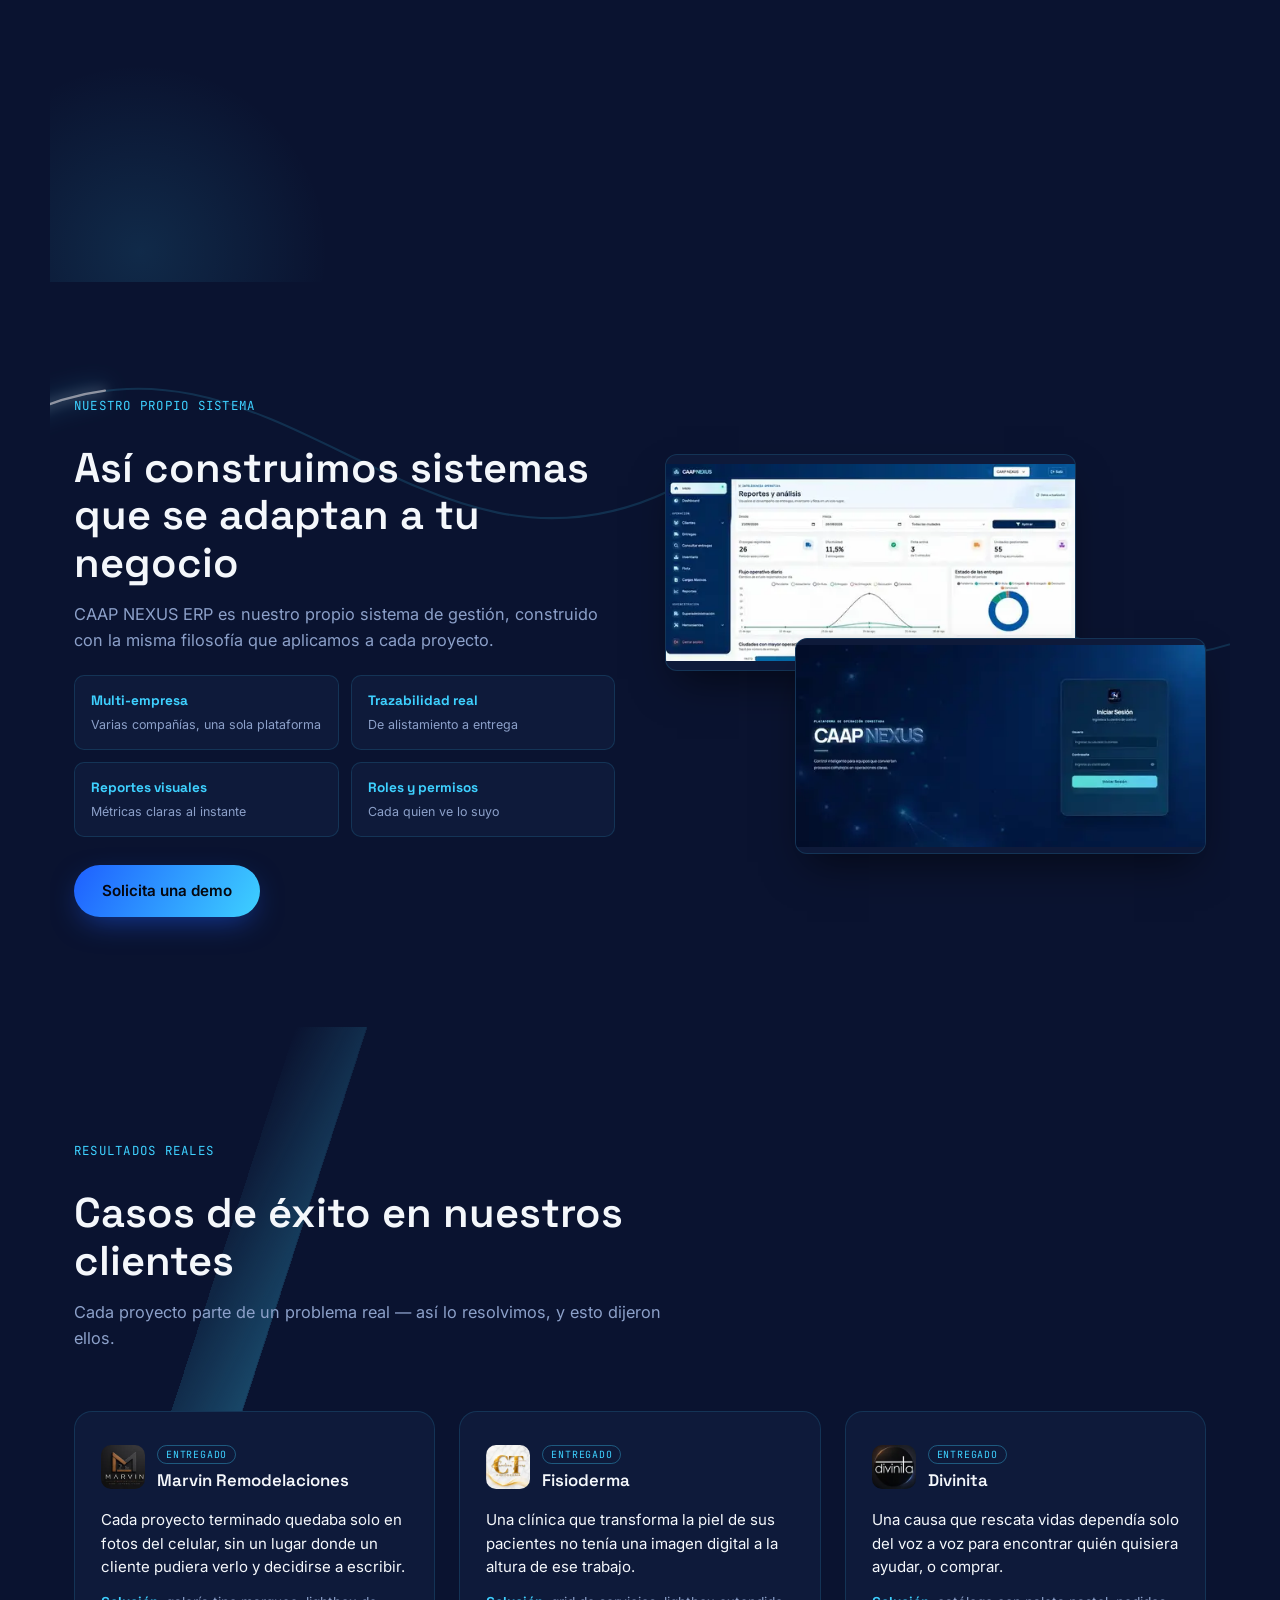
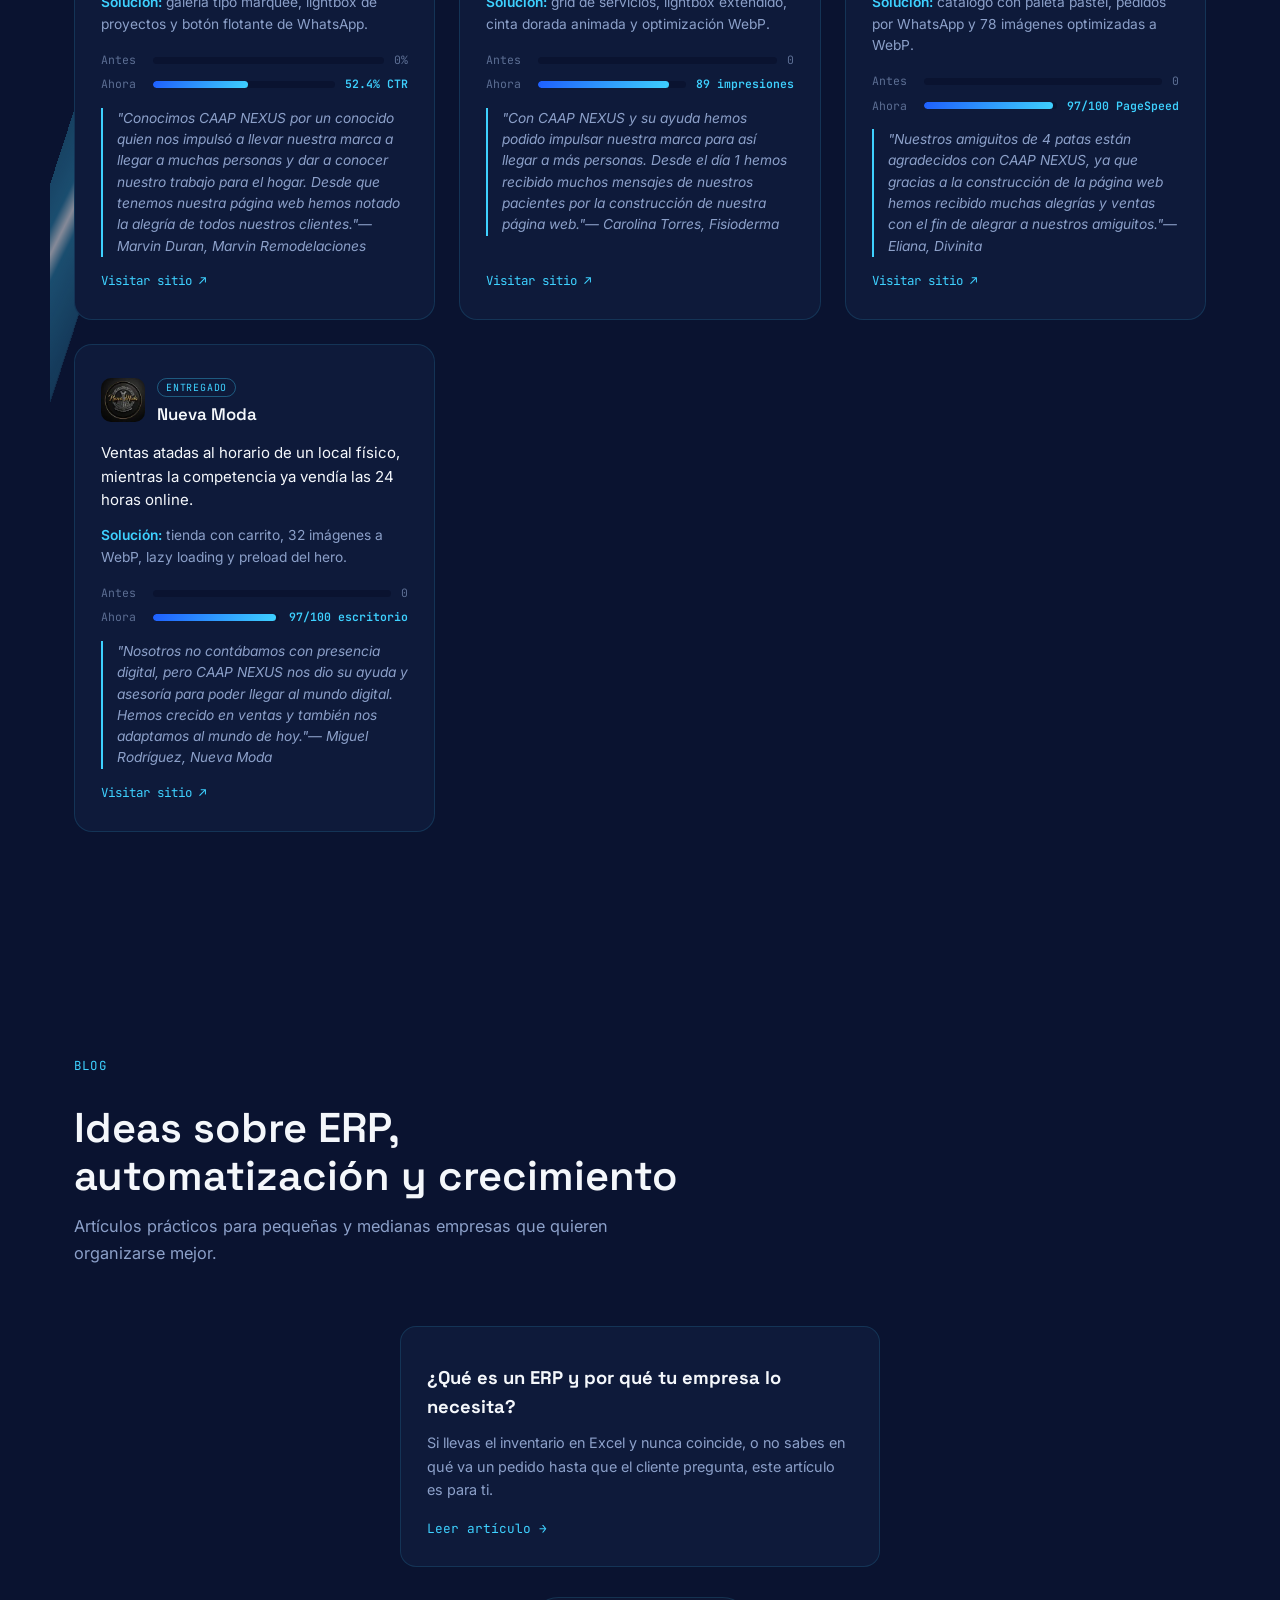
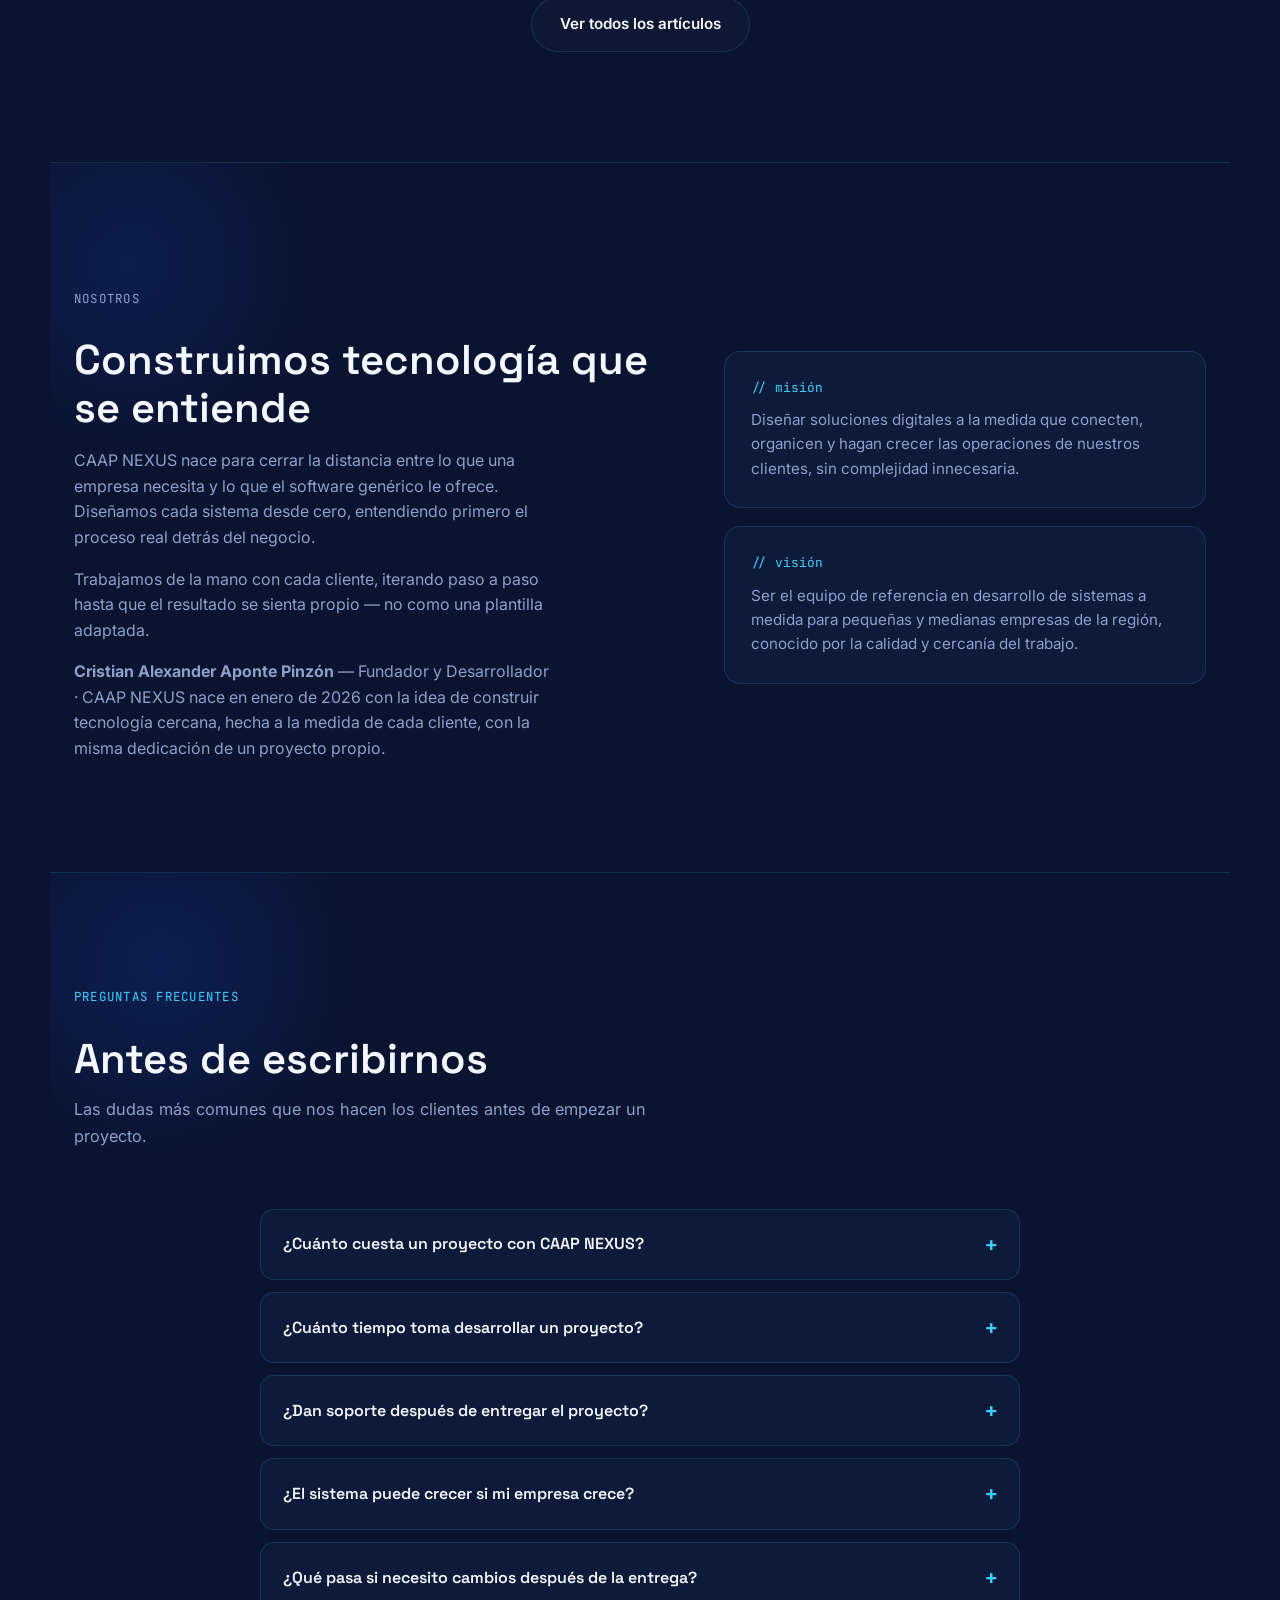
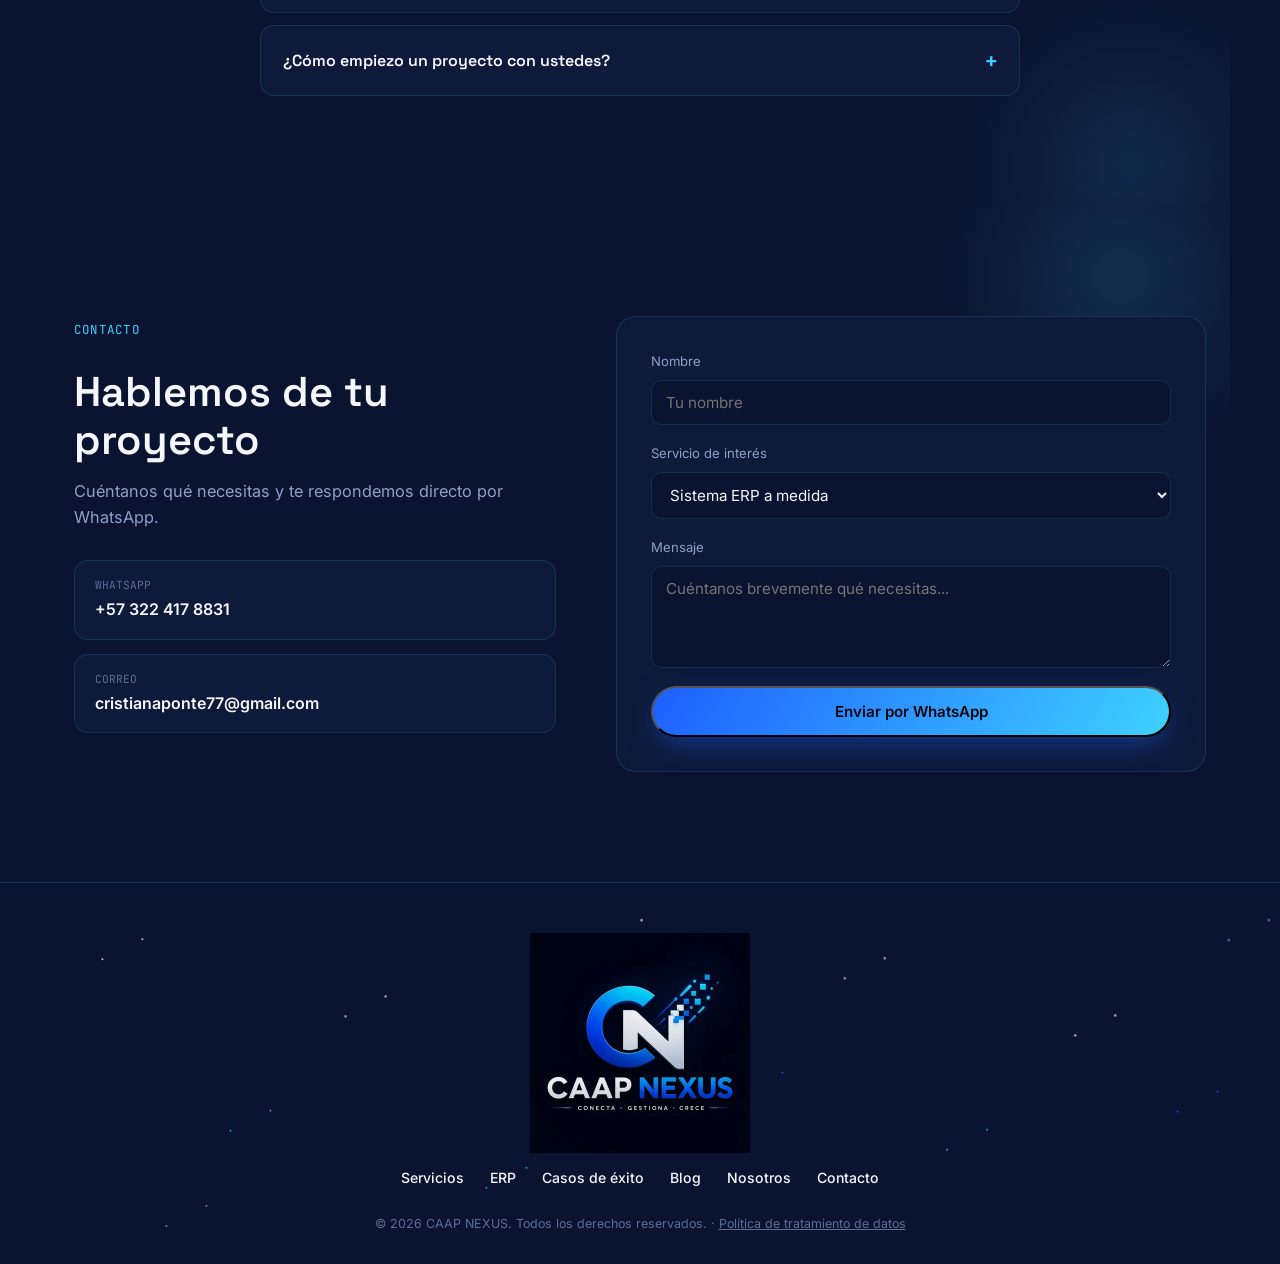
==== commit 8b1763da: "modificacion seccion blog eliminacion de fecha" ====
--- a/index.html
+++ b/index.html
@@ -361,7 +361,7 @@
 
   <div class="blog-preview-grid" data-reveal>
     <a href="blog/que-es-un-erp.html" class="blog-card">
-      <span class="blog-date">Agosto 2026</span>
+      <span class="blog-date"></span>
       <h3>¿Qué es un ERP y por qué tu empresa lo necesita?</h3>
       <p>Si llevas el inventario en Excel y nunca coincide, o no sabes en qué va un pedido hasta que el cliente pregunta, este artículo es para ti.</p>
       <span class="blog-read">Leer artículo →</span>
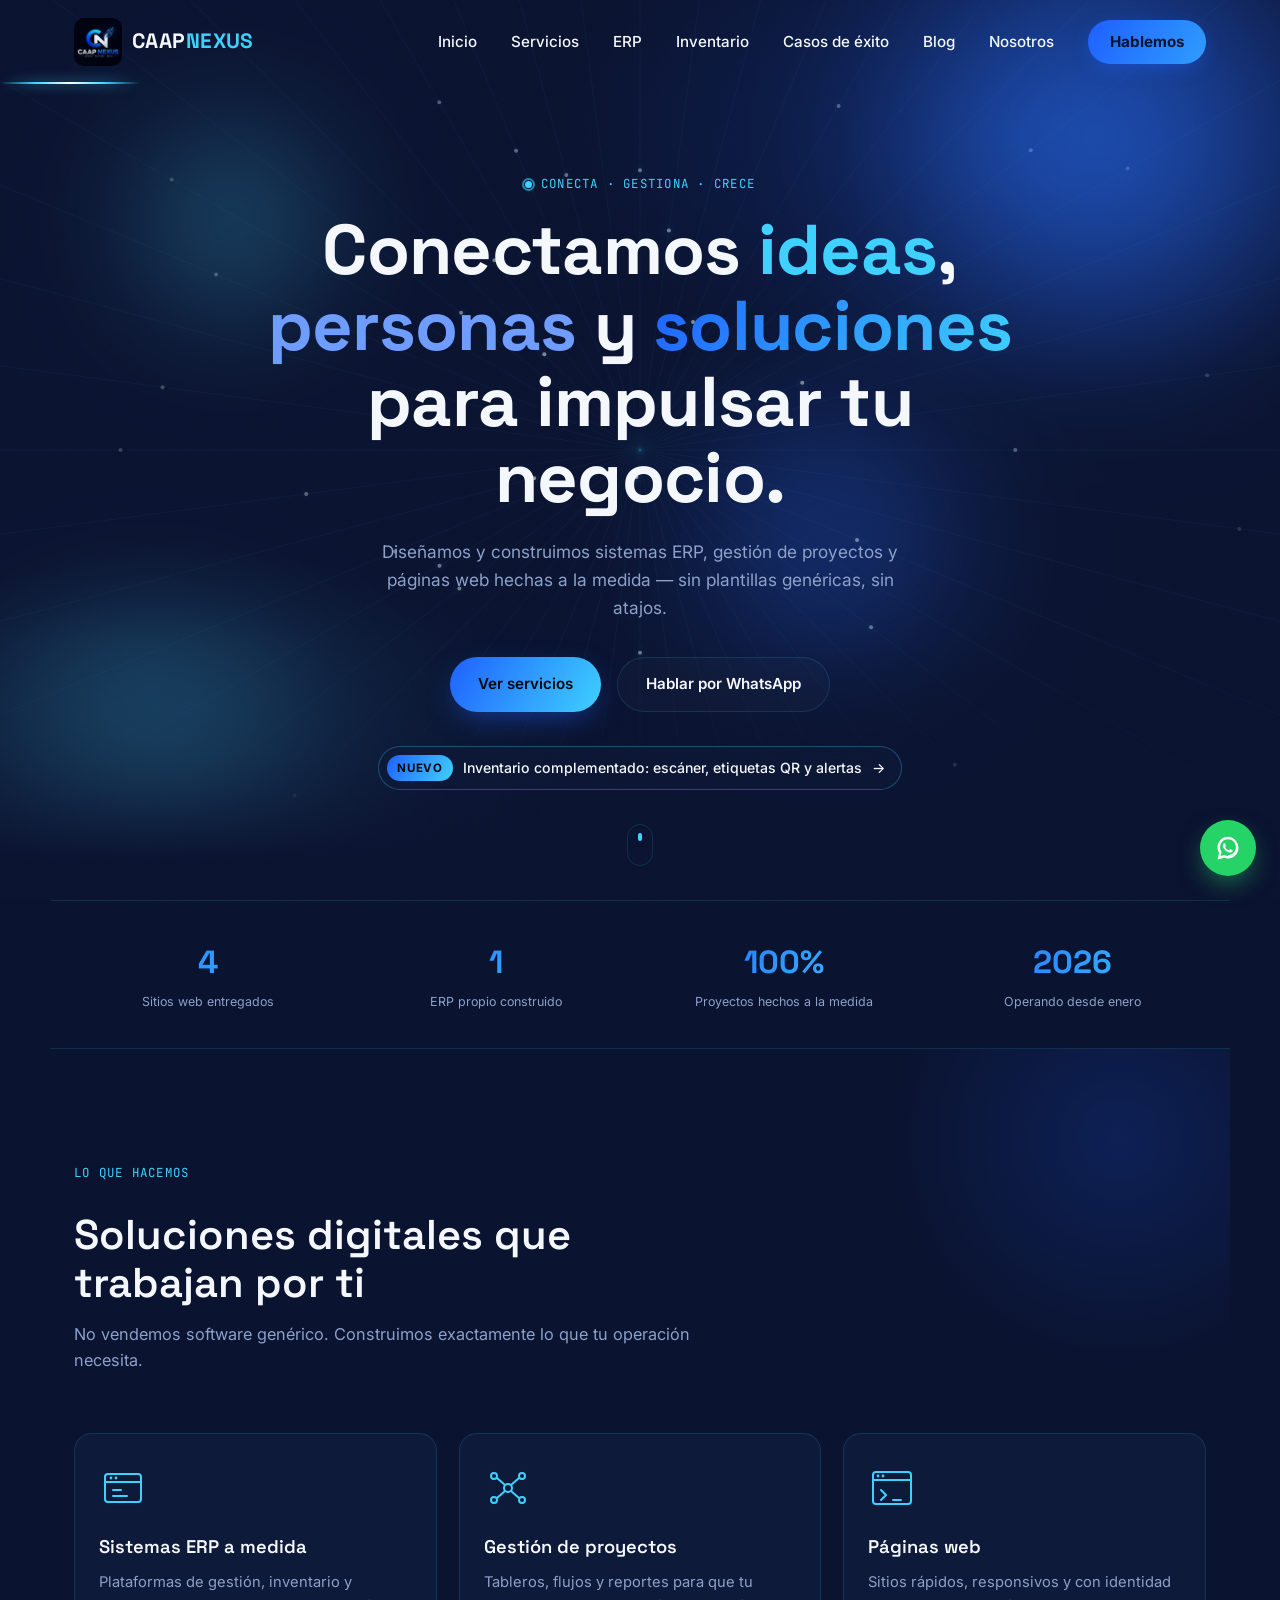
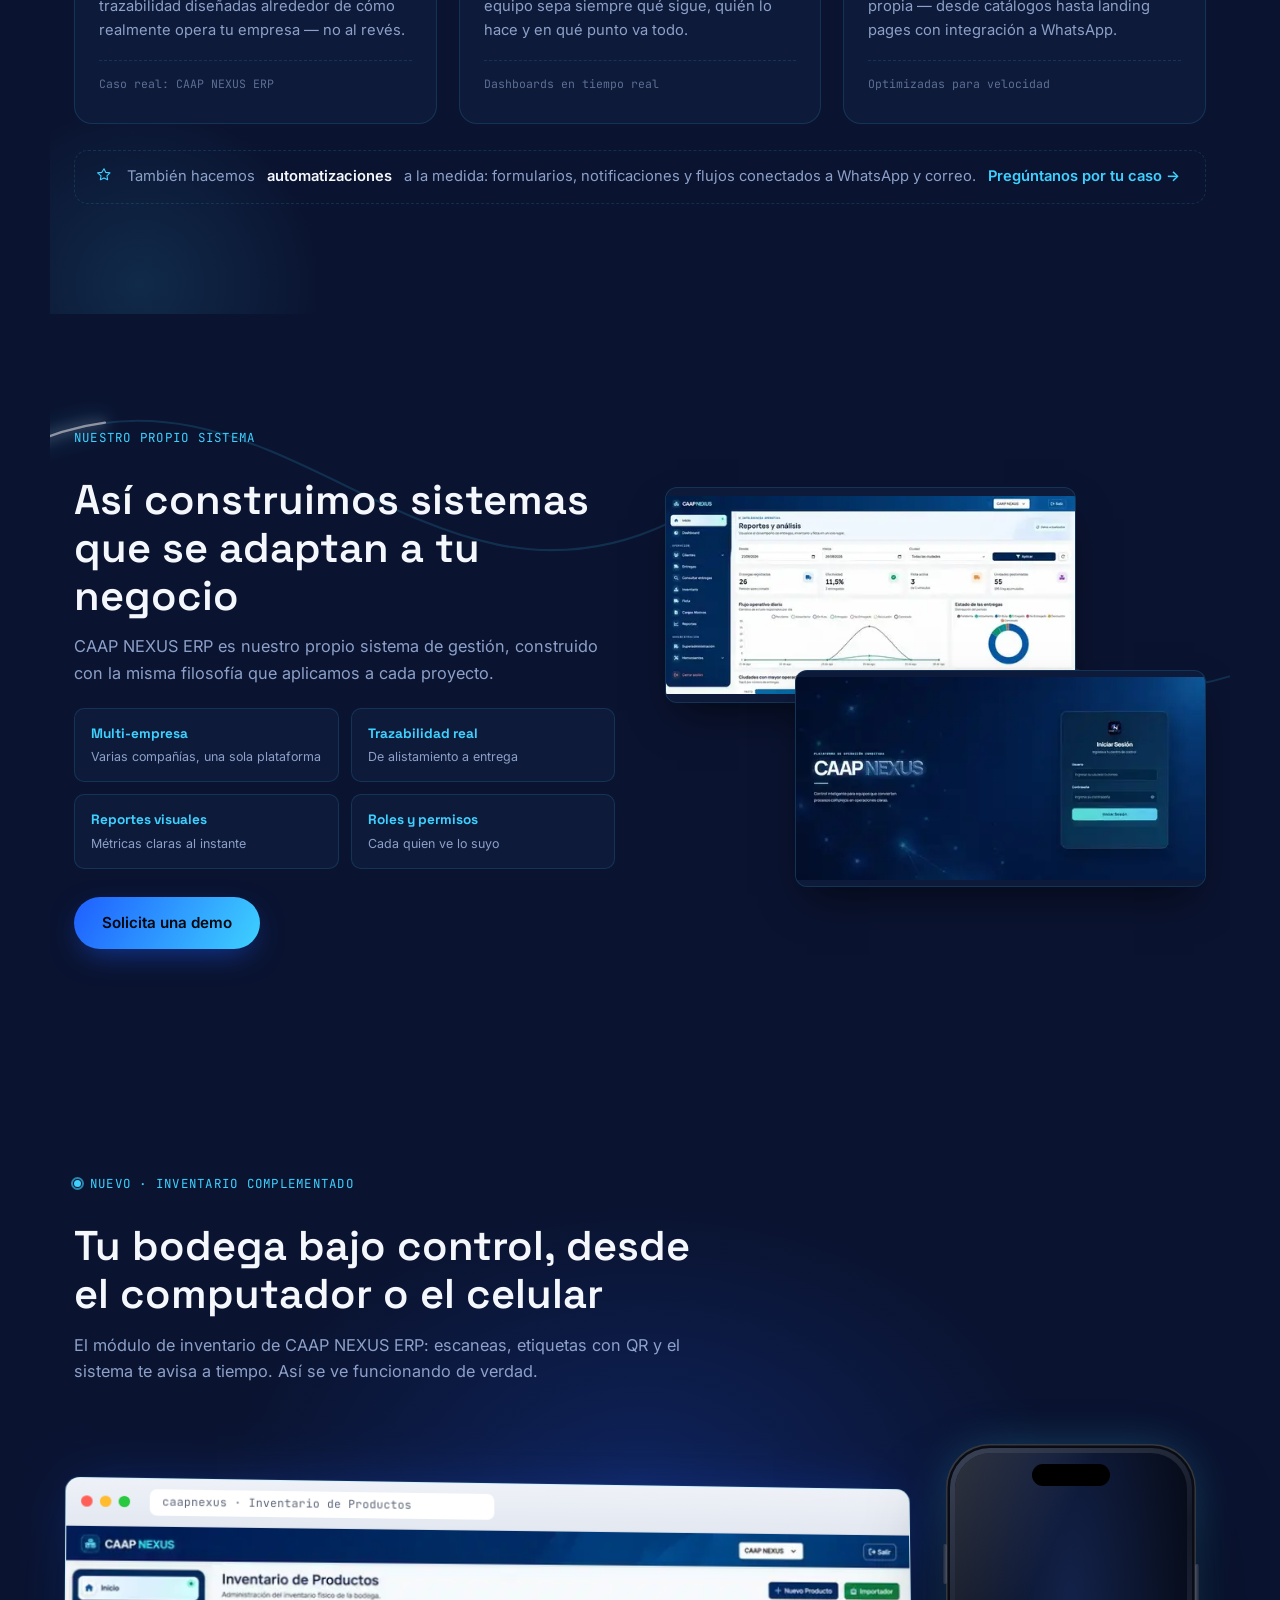
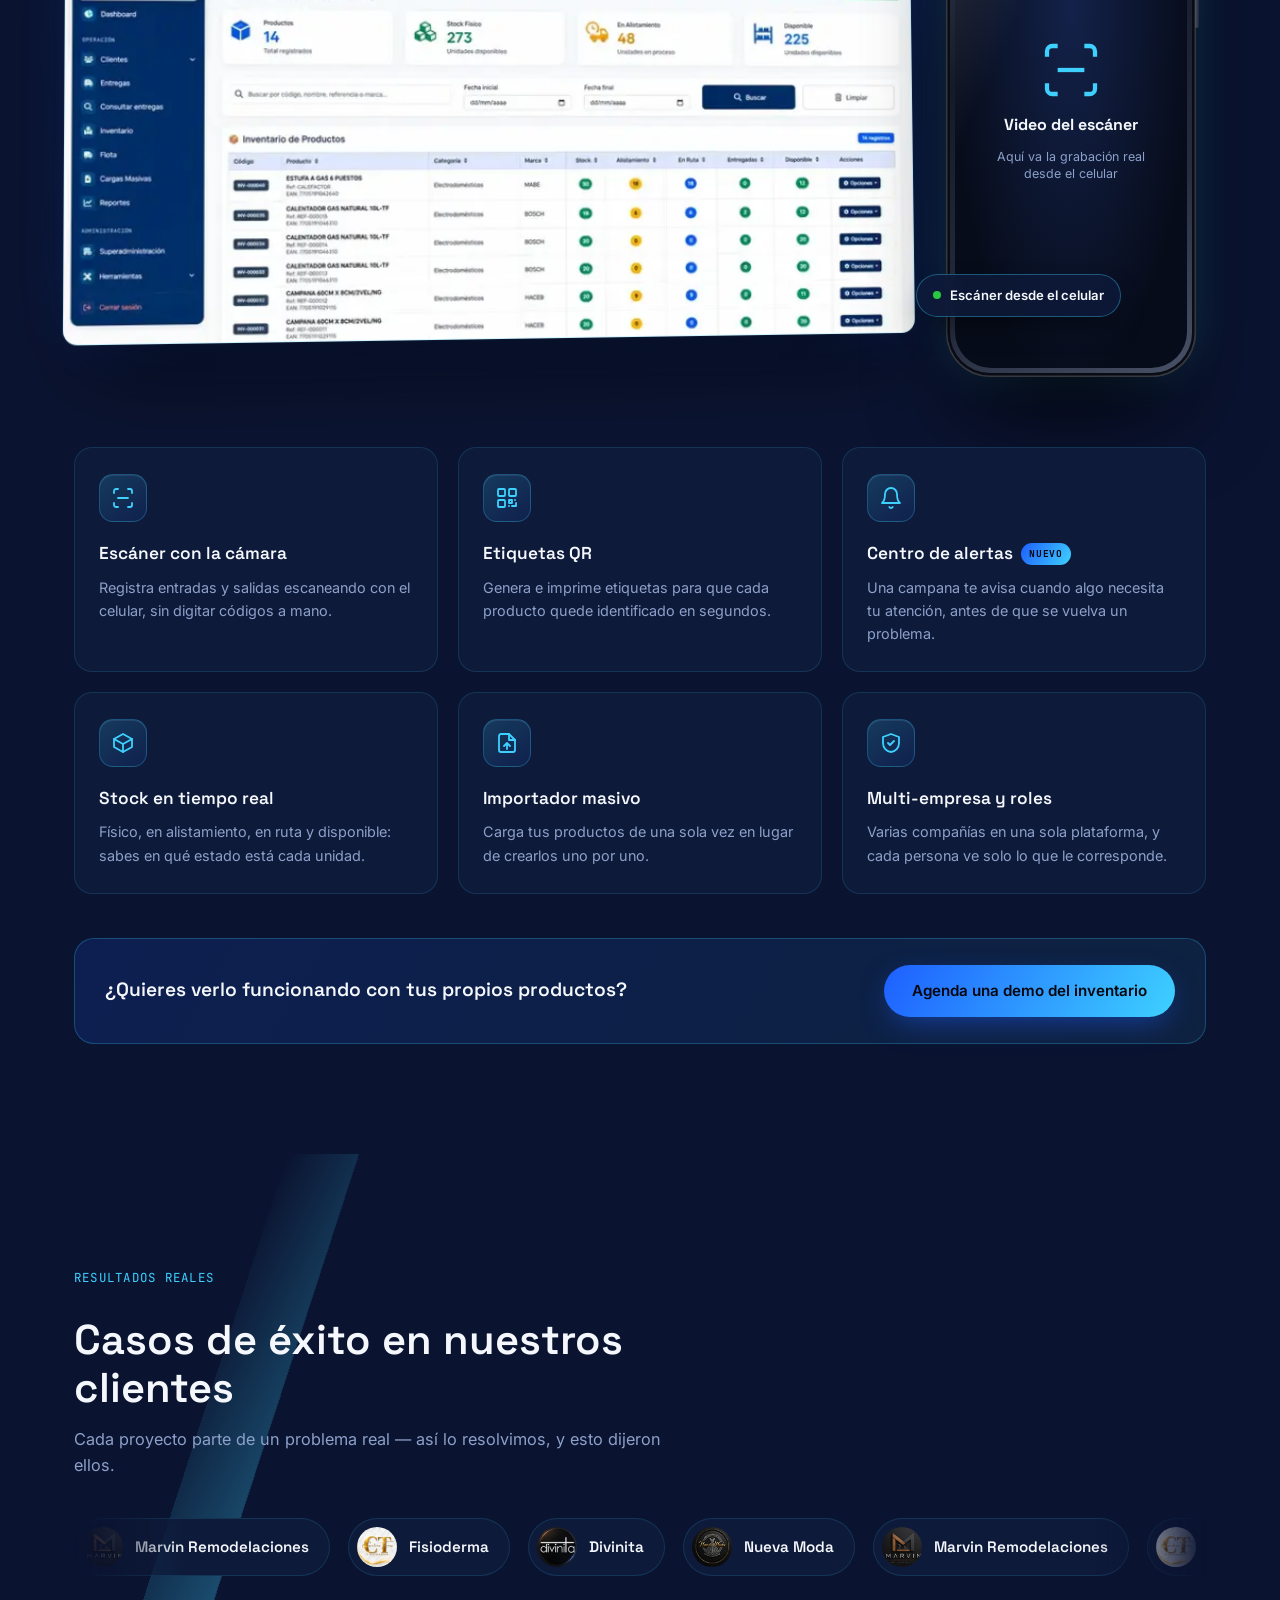
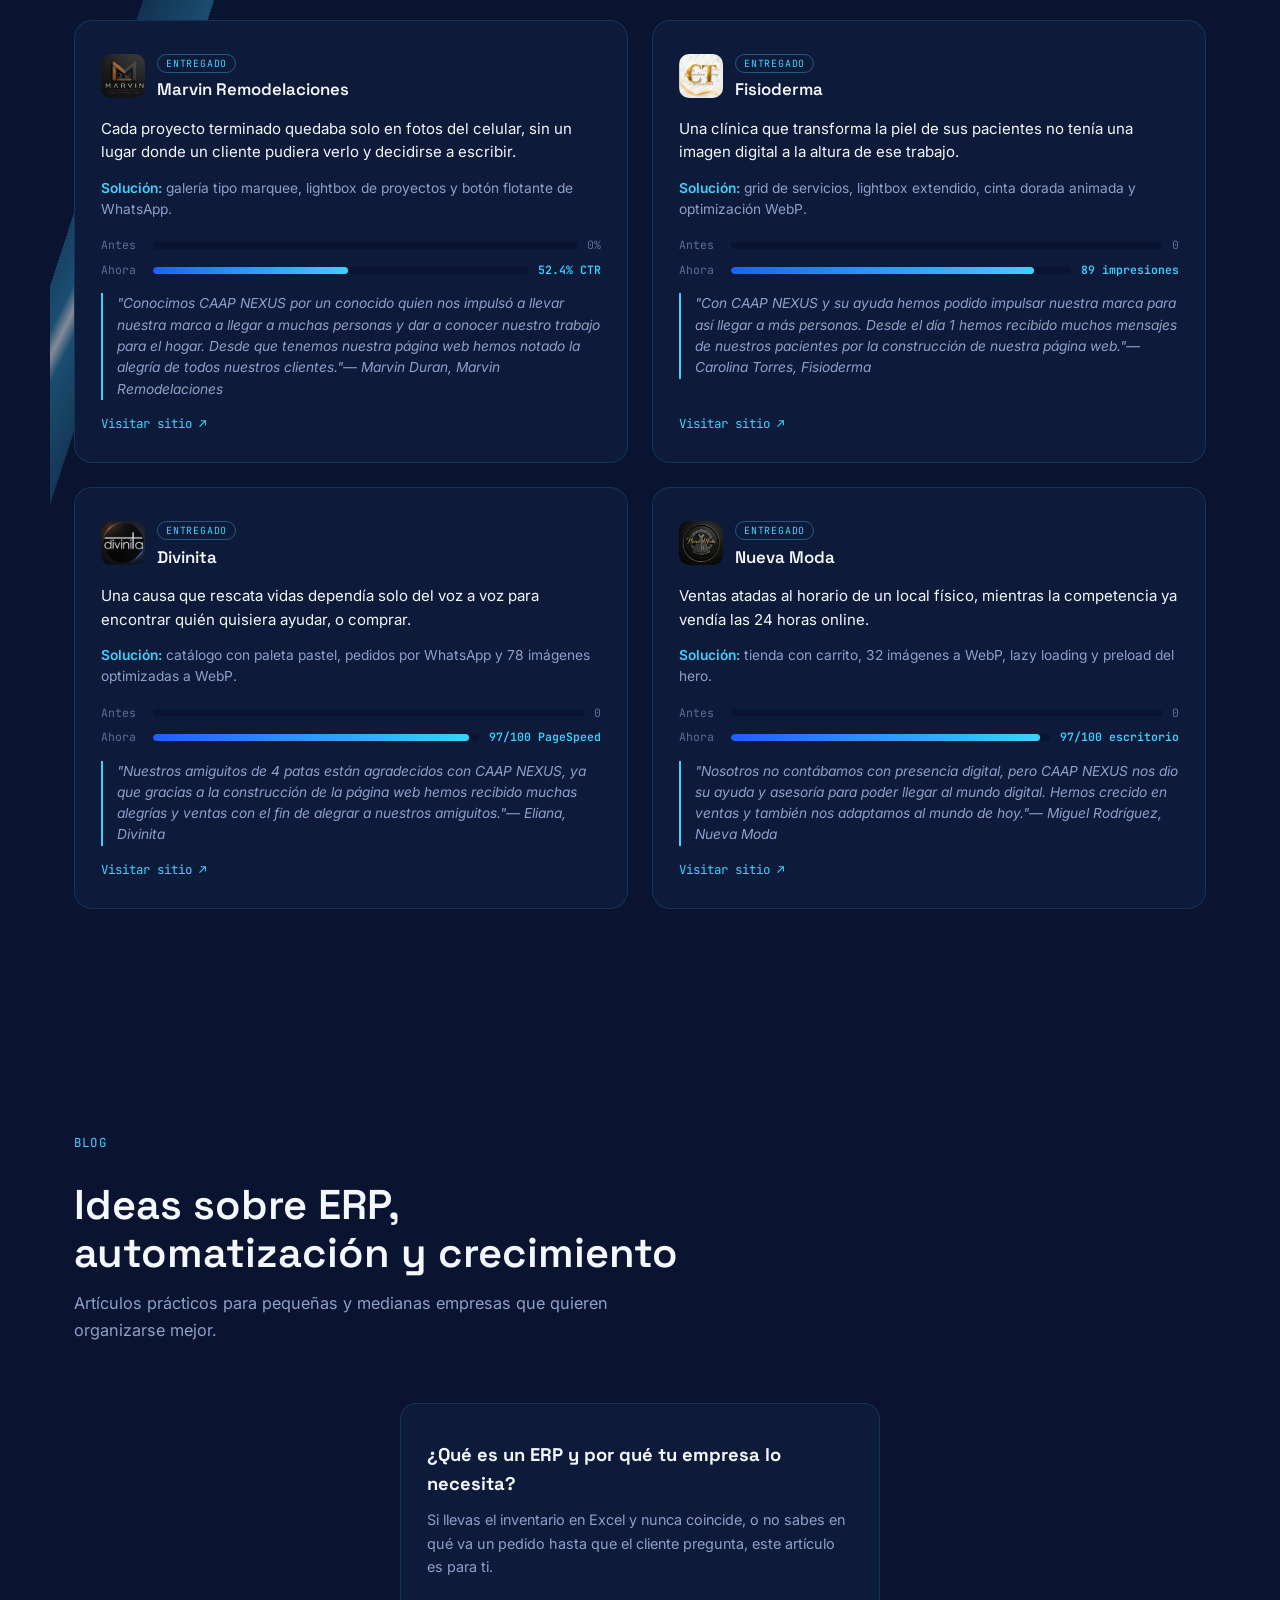
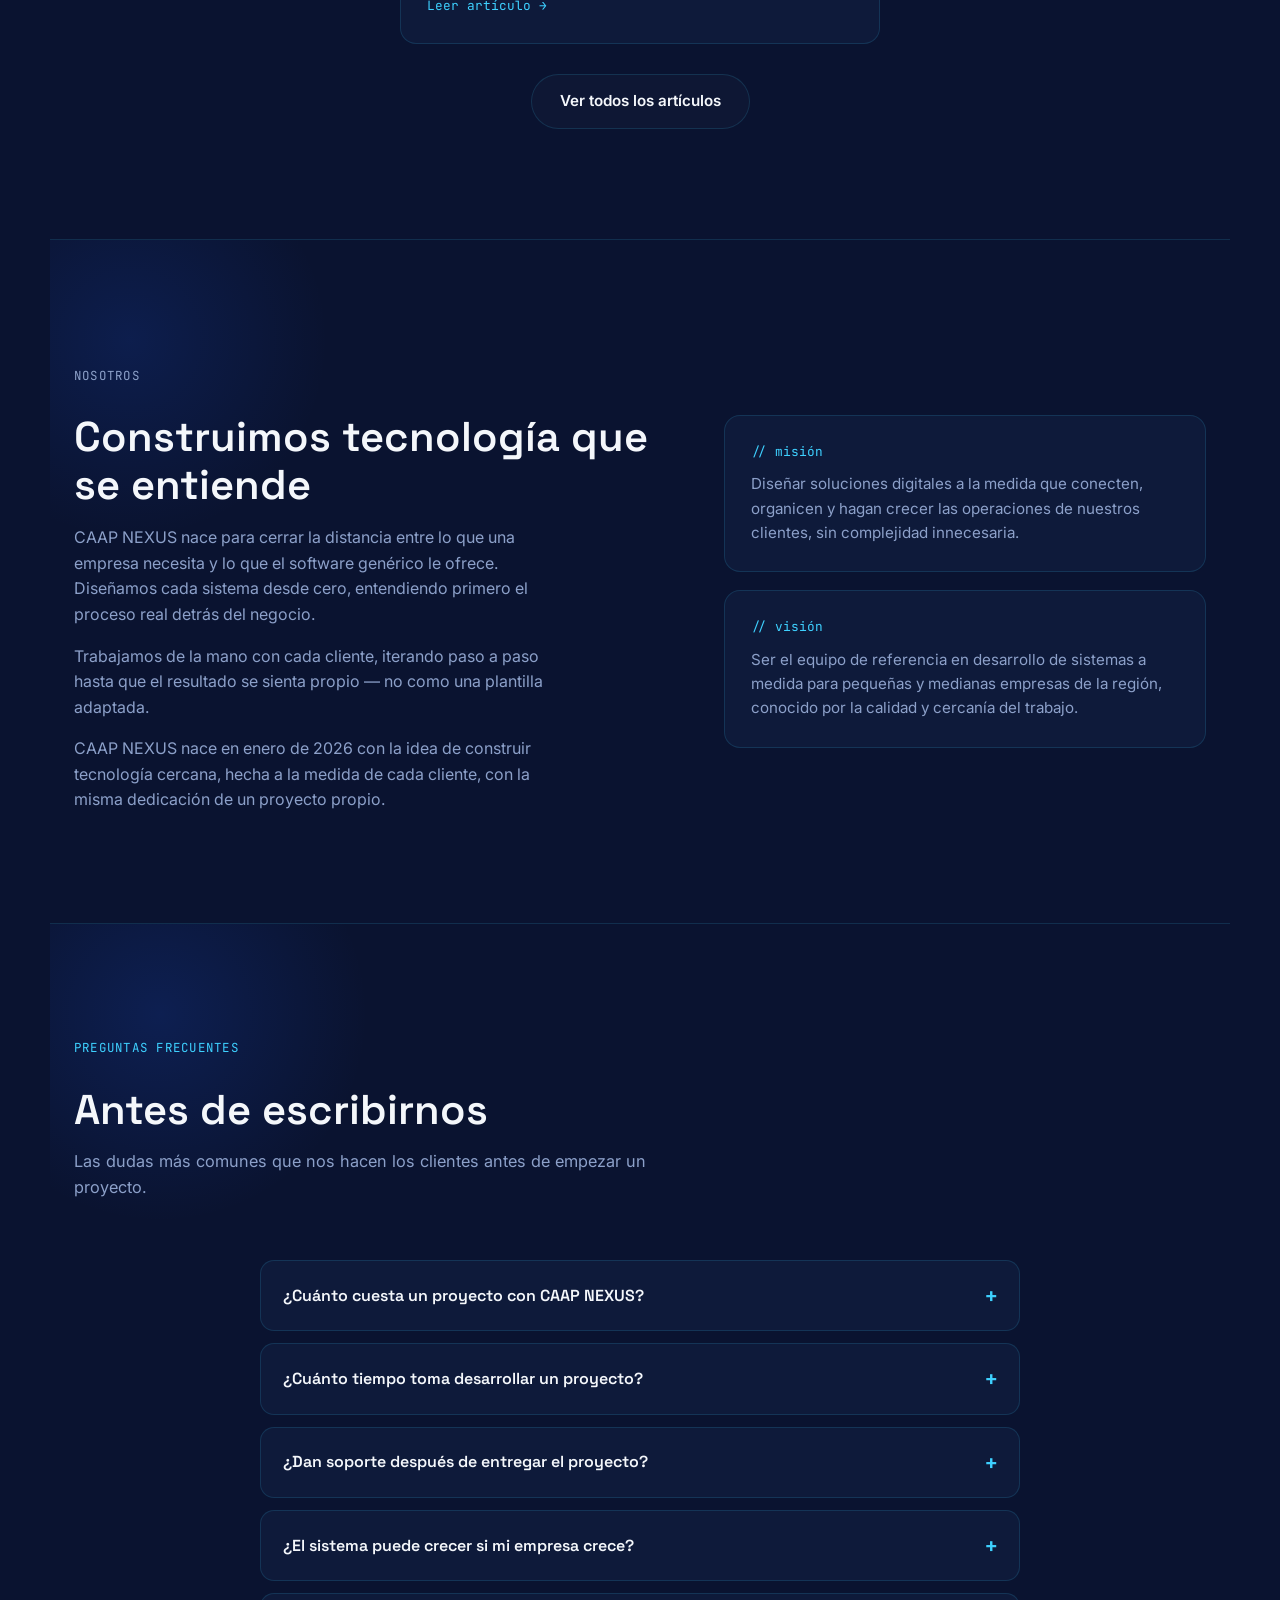
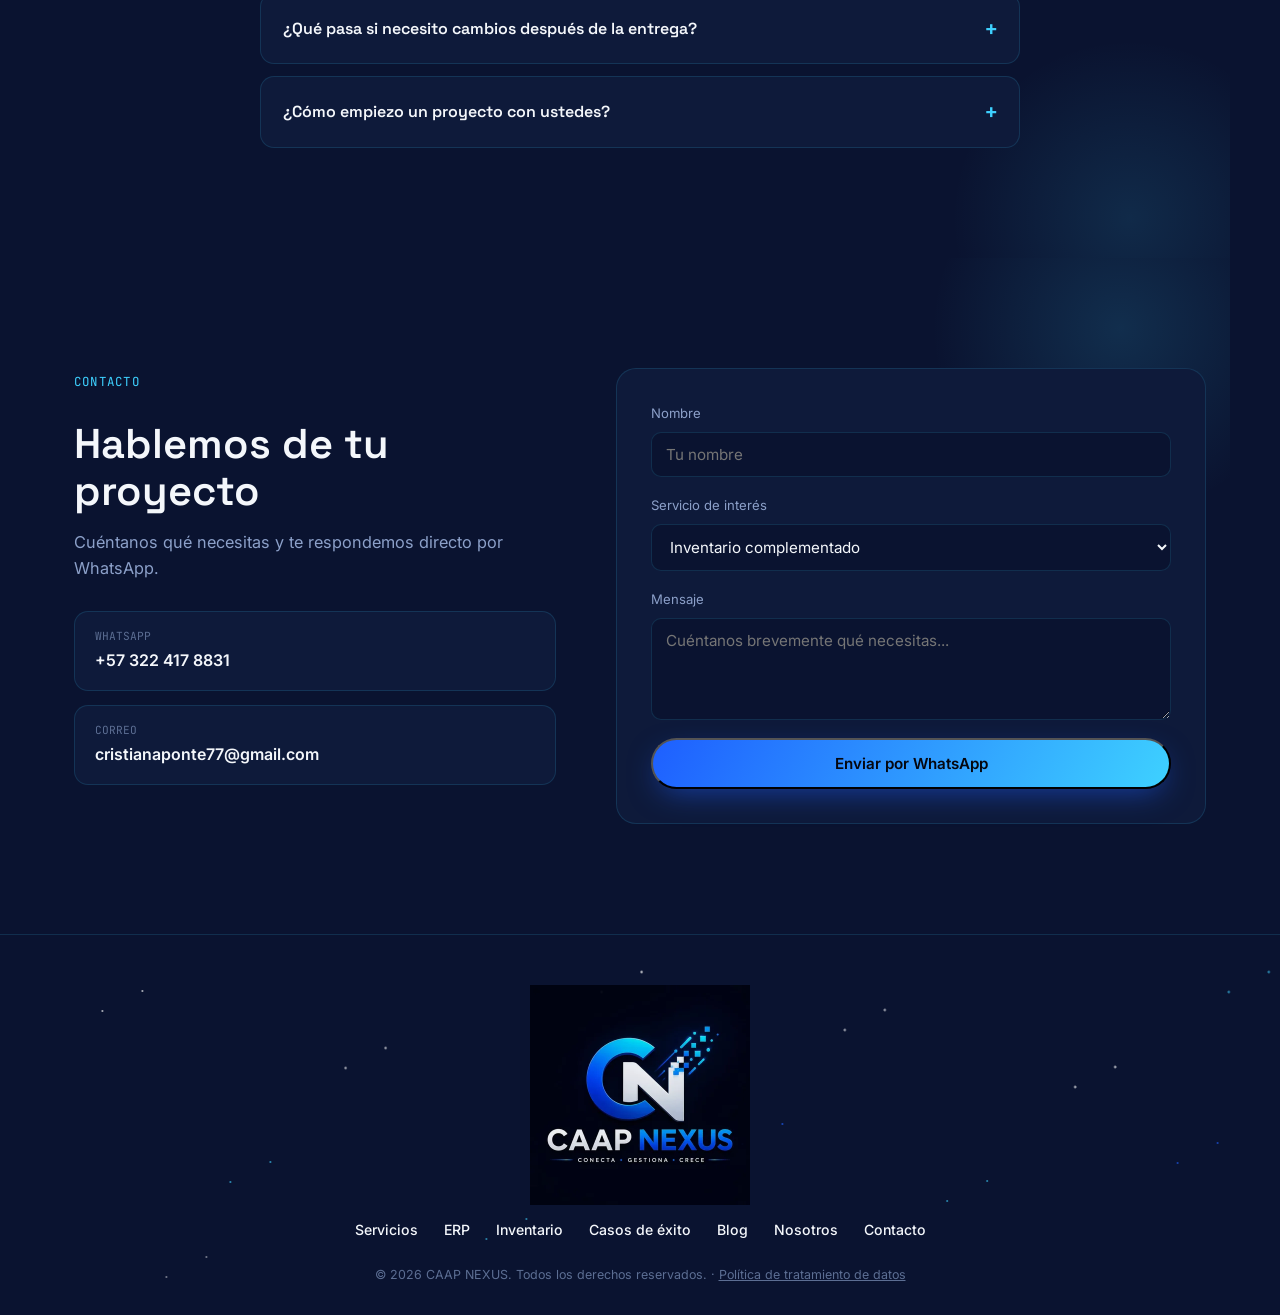
==== commit 22531e45: "Sube de nivel la web: seccion Inventario complementado y mejoras visuales - Nueva seccion Inventario" ====
--- a/index.html
+++ b/index.html
@@ -4,10 +4,10 @@
 <meta charset="UTF-8">
 <meta name="viewport" content="width=device-width, initial-scale=1.0">
 <title>CAAP NEXUS — Conecta. Gestiona. Crece.</title>
-<meta name="description" content="CAAP NEXUS diseña y desarrolla sistemas ERP, gestión de proyectos y páginas web a la medida de tu negocio.">
+<meta name="description" content="CAAP NEXUS diseña y desarrolla sistemas ERP con inventario complementado (escáner, etiquetas QR y alertas), gestión de proyectos y páginas web a la medida de tu negocio.">
 <meta property="og:type" content="website">
 <meta property="og:title" content="CAAP NEXUS — Conecta. Gestiona. Crece.">
-<meta property="og:description" content="CAAP NEXUS diseña y desarrolla sistemas ERP, gestión de proyectos y páginas web a la medida de tu negocio.">
+<meta property="og:description" content="CAAP NEXUS diseña y desarrolla sistemas ERP con inventario complementado (escáner, etiquetas QR y alertas), gestión de proyectos y páginas web a la medida de tu negocio.">
 <meta property="og:image" content="https://caapnexus.online/assets/img/Caap_Nexus_negro.webp">
 <meta property="og:url" content="https://caapnexus.online">
 <meta property="og:locale" content="es_CO">
@@ -16,7 +16,7 @@
 <meta property="og:image:height" content="512">
 <meta name="twitter:card" content="summary_large_image">
 <meta name="twitter:title" content="CAAP NEXUS — Conecta. Gestiona. Crece.">
-<meta name="twitter:description" content="CAAP NEXUS diseña y desarrolla sistemas ERP, gestión de proyectos y páginas web a la medida de tu negocio.">
+<meta name="twitter:description" content="CAAP NEXUS diseña y desarrolla sistemas ERP con inventario complementado (escáner, etiquetas QR y alertas), gestión de proyectos y páginas web a la medida de tu negocio.">
 <meta name="twitter:image" content="https://caapnexus.online/assets/img/Caap_Nexus_negro.webp">
 <link rel="canonical" href="https://caapnexus.online/">
 <link rel="icon" href="assets/img/Caap_Nexus_negro.webp">
@@ -46,13 +46,16 @@
   "email": "cristianaponte77@gmail.com",
   "areaServed": "CO",
   "priceRange": "$$",
-   "foundingDate": "2026-01",
-  "founder": {
-    "@type": "Person",
-    "name": "Cristian Alexander Aponte Pinzón",
-    "jobTitle": "Fundador y Desarrollador"
-  },
+  "foundingDate": "2026-01",
   "makesOffer": [
+    {
+      "@type": "Offer",
+      "itemOffered": {
+        "@type": "Service",
+        "name": "Inventario complementado",
+        "description": "Módulo de inventario con escáner desde el celular, etiquetas QR, centro de alertas y stock en tiempo real."
+      }
+    },
     {
       "@type": "Offer",
       "itemOffered": {
@@ -107,6 +110,7 @@
 <body>
 
 <div class="grain"></div>
+<div class="scroll-progress" id="scrollProgress" aria-hidden="true"></div>
 
 <!-- ===== HEADER ===== -->
 <header class="site-header" id="siteHeader">
@@ -121,6 +125,7 @@
       <a href="#inicio" class="nav-link">Inicio</a>
       <a href="#servicios" class="nav-link">Servicios</a>
       <a href="#erp" class="nav-link">ERP</a>
+      <a href="#inventario" class="nav-link">Inventario</a>
       <a href="#proyectos" class="nav-link">Casos de éxito</a>
       <a href="blog/index.html" class="nav-link">Blog</a>
       <a href="#nosotros" class="nav-link">Nosotros</a>
@@ -155,6 +160,11 @@
       <a href="#servicios" class="btn btn-primary">Ver servicios</a>
       <a href="#contacto" class="btn btn-ghost">Hablar por WhatsApp</a>
     </div>
+    <a href="#inventario" class="hero-new" data-reveal>
+      <span class="hero-new-tag">Nuevo</span>
+      Inventario complementado: escáner, etiquetas QR y alertas
+      <span aria-hidden="true">→</span>
+    </a>
   </div>
 
   <a href="#servicios" class="scroll-cue" aria-label="Bajar">
@@ -165,15 +175,15 @@
 <!-- ===== INDICADORES DE CONFIANZA ===== -->
 <section class="trust-bar" data-reveal>
   <div class="trust-item">
-    <span class="trust-number">4</span>
+    <span class="trust-number" data-count="4">4</span>
     <span class="trust-label">Sitios web entregados</span>
   </div>
   <div class="trust-item">
-    <span class="trust-number">1</span>
+    <span class="trust-number" data-count="1">1</span>
     <span class="trust-label">ERP propio construido</span>
   </div>
   <div class="trust-item">
-    <span class="trust-number">100%</span>
+    <span class="trust-number" data-count="100" data-suffix="%">100%</span>
     <span class="trust-label">Proyectos hechos a la medida</span>
   </div>
   <div class="trust-item">
@@ -218,15 +228,12 @@
       <span class="service-tag">Optimizadas para velocidad</span>
     </article>
 
-    <article class="service-card" data-reveal>
-      <div class="service-icon">
-        <svg viewBox="0 0 48 48" fill="none"><path d="M24 6l4 8 9 1-6.5 6.5L32 30l-8-4-8 4 1.5-8.5L10 15l9-1 5-8z" stroke="currentColor" stroke-width="2" stroke-linejoin="round"/><path d="M14 38h20M18 43h12" stroke="currentColor" stroke-width="2" stroke-linecap="round"/></svg>
-      </div>
-      <h3>Automatización</h3>
-      <p>Formularios, notificaciones y flujos conectados a WhatsApp y correo para que nada se pierda entre pasos manuales.</p>
-      <span class="service-tag">Menos trabajo repetitivo</span>
-    </article>
-  </div>
+  </div>
+
+  <p class="services-extra" data-reveal>
+    <svg viewBox="0 0 48 48" fill="none" aria-hidden="true"><path d="M24 6l4 8 9 1-6.5 6.5L32 30l-8-4-8 4 1.5-8.5L10 15l9-1 5-8z" stroke="currentColor" stroke-width="2.4" stroke-linejoin="round"/></svg>
+    También hacemos <strong>automatizaciones</strong> a la medida: formularios, notificaciones y flujos conectados a WhatsApp y correo. <a href="#contacto">Pregúntanos por tu caso →</a>
+  </p>
 </section>
 
 <!-- ===== ERP TEASER ===== -->
@@ -266,12 +273,106 @@
     </div>
 </section>
 
+<!-- ===== INVENTARIO COMPLEMENTADO ===== -->
+<section class="section inventory" id="inventario">
+  <div class="section-head" data-reveal>
+    <p class="eyebrow"><span class="eyebrow-dot"></span> Nuevo · Inventario complementado</p>
+    <h2 class="section-title">Tu bodega bajo control, desde el computador o el celular</h2>
+    <p class="section-sub">El módulo de inventario de CAAP NEXUS ERP: escaneas, etiquetas con QR y el sistema te avisa a tiempo. Así se ve funcionando de verdad.</p>
+  </div>
+
+  <div class="inv-stage">
+    <!-- Captura real del sistema en un navegador -->
+    <figure class="inv-browser reveal-from-left" data-reveal>
+      <div class="inv-browser-bar" aria-hidden="true">
+        <span></span><span></span><span></span>
+        <div class="inv-browser-url">caapnexus · Inventario de Productos</div>
+      </div>
+      <img src="assets/img/erp/inventario.webp" srcset="assets/img/erp/inventario-sm.webp 500w, assets/img/erp/inventario.webp 800w" sizes="(max-width: 760px) 92vw, 640px" alt="Captura real del módulo Inventario de Productos de CAAP NEXUS ERP" width="800" height="383" loading="lazy" decoding="async" data-zoom>
+    </figure>
+
+    <!-- Teléfono con el escáner: el video real va en assets/video/escaner.mp4 -->
+    <div class="inv-phone reveal-from-right delay-2" data-reveal>
+      <div class="inv-phone-body">
+        <span class="inv-phone-btn inv-phone-btn--a" aria-hidden="true"></span>
+        <span class="inv-phone-btn inv-phone-btn--b" aria-hidden="true"></span>
+        <div class="inv-phone-screen">
+          <span class="inv-phone-island" aria-hidden="true"></span>
+          <video class="inv-phone-video" id="scanVideo" muted loop playsinline preload="none" aria-label="Video del escáner del inventario desde el celular">
+            <source data-src="assets/video/escaner.mp4" type="video/mp4">
+          </video>
+          <div class="inv-phone-placeholder">
+            <svg viewBox="0 0 24 24" fill="none" stroke="currentColor" stroke-width="1.6" aria-hidden="true"><path d="M3 7V5a2 2 0 0 1 2-2h2M17 3h2a2 2 0 0 1 2 2v2M21 17v2a2 2 0 0 1-2 2h-2M7 21H5a2 2 0 0 1-2-2v-2"/><path d="M7 12h10"/></svg>
+            <strong>Video del escáner</strong>
+            <span>Aquí va la grabación real desde el celular</span>
+          </div>
+        </div>
+      </div>
+      <div class="inv-phone-badge">
+        <span class="inv-live-dot" aria-hidden="true"></span>
+        Escáner desde el celular
+      </div>
+    </div>
+  </div>
+
+  <div class="inv-features">
+    <article class="inv-feature" data-reveal>
+      <div class="inv-feature-icon"><svg viewBox="0 0 24 24" fill="none" stroke="currentColor" stroke-width="1.8" stroke-linecap="round" stroke-linejoin="round"><path d="M3 7V5a2 2 0 0 1 2-2h2M17 3h2a2 2 0 0 1 2 2v2M21 17v2a2 2 0 0 1-2 2h-2M7 21H5a2 2 0 0 1-2-2v-2"/><path d="M7 12h10"/></svg></div>
+      <h3>Escáner con la cámara</h3>
+      <p>Registra entradas y salidas escaneando con el celular, sin digitar códigos a mano.</p>
+    </article>
+    <article class="inv-feature" data-reveal>
+      <div class="inv-feature-icon"><svg viewBox="0 0 24 24" fill="none" stroke="currentColor" stroke-width="1.8" stroke-linecap="round" stroke-linejoin="round"><rect x="3" y="3" width="7" height="7" rx="1"/><rect x="14" y="3" width="7" height="7" rx="1"/><rect x="3" y="14" width="7" height="7" rx="1"/><path d="M14 14h3v3h-3zM20 14v.01M14 20h.01M17 20h4v-3"/></svg></div>
+      <h3>Etiquetas QR</h3>
+      <p>Genera e imprime etiquetas para que cada producto quede identificado en segundos.</p>
+    </article>
+    <article class="inv-feature" data-reveal>
+      <div class="inv-feature-icon"><svg viewBox="0 0 24 24" fill="none" stroke="currentColor" stroke-width="1.8" stroke-linecap="round" stroke-linejoin="round"><path d="M6 8a6 6 0 0 1 12 0c0 7 3 9 3 9H3s3-2 3-9"/><path d="M10.3 21a1.94 1.94 0 0 0 3.4 0"/></svg></div>
+      <h3>Centro de alertas <span class="inv-new">Nuevo</span></h3>
+      <p>Una campana te avisa cuando algo necesita tu atención, antes de que se vuelva un problema.</p>
+    </article>
+    <article class="inv-feature" data-reveal>
+      <div class="inv-feature-icon"><svg viewBox="0 0 24 24" fill="none" stroke="currentColor" stroke-width="1.8" stroke-linecap="round" stroke-linejoin="round"><path d="M21 8 12 3 3 8v8l9 5 9-5z"/><path d="m3 8 9 5 9-5M12 13v8"/></svg></div>
+      <h3>Stock en tiempo real</h3>
+      <p>Físico, en alistamiento, en ruta y disponible: sabes en qué estado está cada unidad.</p>
+    </article>
+    <article class="inv-feature" data-reveal>
+      <div class="inv-feature-icon"><svg viewBox="0 0 24 24" fill="none" stroke="currentColor" stroke-width="1.8" stroke-linecap="round" stroke-linejoin="round"><path d="M14 3H6a2 2 0 0 0-2 2v14a2 2 0 0 0 2 2h12a2 2 0 0 0 2-2V9z"/><path d="M14 3v6h6M12 18v-6M9 15l3-3 3 3"/></svg></div>
+      <h3>Importador masivo</h3>
+      <p>Carga tus productos de una sola vez en lugar de crearlos uno por uno.</p>
+    </article>
+    <article class="inv-feature" data-reveal>
+      <div class="inv-feature-icon"><svg viewBox="0 0 24 24" fill="none" stroke="currentColor" stroke-width="1.8" stroke-linecap="round" stroke-linejoin="round"><path d="M12 3 4 6v6c0 5 3.4 8.6 8 9 4.6-.4 8-4 8-9V6z"/><path d="m9 12 2 2 4-4"/></svg></div>
+      <h3>Multi-empresa y roles</h3>
+      <p>Varias compañías en una sola plataforma, y cada persona ve solo lo que le corresponde.</p>
+    </article>
+  </div>
+
+  <div class="inv-cta" data-reveal>
+    <p>¿Quieres verlo funcionando con tus propios productos?</p>
+    <a href="https://wa.me/573224178831?text=Hola%20CAAP%20NEXUS%2C%20quiero%20una%20demo%20del%20Inventario%20complementado" target="_blank" class="btn btn-primary">Agenda una demo del inventario</a>
+  </div>
+</section>
+
 <!-- ===== CASOS DE ÉXITO ===== -->
 <section class="section projects" id="proyectos">
   <div class="section-head" data-reveal>
     <p class="eyebrow">Resultados reales</p>
     <h2 class="section-title">Casos de éxito en nuestros clientes</h2>
     <p class="section-sub">Cada proyecto parte de un problema real — así lo resolvimos, y esto dijeron ellos.</p>
+  </div>
+
+  <div class="logo-strip" data-reveal aria-label="Clientes: Marvin Remodelaciones, Fisioderma, Divinita y Nueva Moda">
+    <div class="logo-track">
+      <span class="logo-pill"><img src="assets/img/proyectos/logos/marvin.webp" alt="" width="40" height="40" loading="lazy" decoding="async">Marvin Remodelaciones</span>
+      <span class="logo-pill"><img class="logo-light" src="assets/img/proyectos/logos/fisioderma.webp" alt="" width="40" height="40" loading="lazy" decoding="async">Fisioderma</span>
+      <span class="logo-pill"><img src="assets/img/proyectos/logos/divinita.webp" alt="" width="40" height="40" loading="lazy" decoding="async">Divinita</span>
+      <span class="logo-pill"><img src="assets/img/proyectos/logos/nueva-moda.webp" alt="" width="40" height="40" loading="lazy" decoding="async">Nueva Moda</span>
+      <span class="logo-pill" aria-hidden="true"><img src="assets/img/proyectos/logos/marvin.webp" alt="" width="40" height="40" loading="lazy" decoding="async">Marvin Remodelaciones</span>
+      <span class="logo-pill" aria-hidden="true"><img class="logo-light" src="assets/img/proyectos/logos/fisioderma.webp" alt="" width="40" height="40" loading="lazy" decoding="async">Fisioderma</span>
+      <span class="logo-pill" aria-hidden="true"><img src="assets/img/proyectos/logos/divinita.webp" alt="" width="40" height="40" loading="lazy" decoding="async">Divinita</span>
+      <span class="logo-pill" aria-hidden="true"><img src="assets/img/proyectos/logos/nueva-moda.webp" alt="" width="40" height="40" loading="lazy" decoding="async">Nueva Moda</span>
+    </div>
   </div>
 
   <div class="case-grid" data-reveal>
@@ -389,7 +490,6 @@
         resultado se sienta propio — no como una plantilla adaptada.
       </p>
       <p class="about-founder">
-        <strong>Cristian Alexander Aponte Pinzón</strong> — Fundador y Desarrollador ·
         CAAP NEXUS nace en enero de 2026 con la idea de construir tecnología cercana,
         hecha a la medida de cada cliente, con la misma dedicación de un proyecto propio.
       </p>
@@ -476,6 +576,7 @@
       <div class="form-row">
         <label for="cf-service">Servicio de interés</label>
         <select id="cf-service">
+          <option>Inventario complementado</option>
           <option>Sistema ERP a medida</option>
           <option>Gestión de proyectos</option>
           <option>Página web</option>
@@ -503,6 +604,7 @@
         <nav class="footer-nav">
       <a href="#servicios">Servicios</a>
       <a href="#erp">ERP</a>
+      <a href="#inventario">Inventario</a>
       <a href="#proyectos">Casos de éxito</a>
       <a href="blog/index.html">Blog</a>
       <a href="#nosotros">Nosotros</a>
--- a/css/style.css
+++ b/css/style.css
@@ -852,3 +852,231 @@
 .blog-preview-grid{ max-width:480px; margin:0 auto 30px; }
 .blog-preview-grid .blog-card h3{ font-family: var(--font-display); color: var(--white); font-size:1.15rem; margin:10px 0; }
 .blog-preview-cta{ text-align:center; }
+
+/* ===================================================
+   NIVEL 2 — mejoras (oct 2026)
+   Todo lo de abajo se suma al diseño existente
+=================================================== */
+
+/* ---------- Barra de progreso de lectura ---------- */
+.scroll-progress{
+  position:fixed; top:0; left:0; right:0; height:3px; z-index:101;
+  background: var(--grad); transform-origin: 0 50%; transform: scaleX(0);
+  box-shadow: 0 0 12px rgba(62,209,255,.6); pointer-events:none;
+}
+
+/* ---------- Hero: aviso de lo nuevo ---------- */
+.hero-new{
+  margin-top: 34px; display:inline-flex; align-items:center; gap:10px; flex-wrap:wrap; justify-content:center;
+  padding: 8px 16px 8px 8px; border-radius:100px;
+  background: rgba(14,26,58,.6); border:1px solid rgba(62,209,255,.3);
+  backdrop-filter: blur(10px); -webkit-backdrop-filter: blur(10px);
+  color: var(--white); font-size:.88rem; font-weight:500;
+  transition: border-color .3s ease, transform .3s ease, box-shadow .3s ease;
+}
+.hero-new:hover{ border-color: var(--cyan); transform: translateY(-2px); box-shadow: 0 12px 30px -10px rgba(62,209,255,.5); }
+.hero-new-tag{
+  background: var(--grad); color:#05070f; font-weight:700; font-size:.72rem;
+  text-transform:uppercase; letter-spacing:.06em; padding:4px 10px; border-radius:100px;
+}
+
+/* ---------- Brillo que sigue el mouse en tarjetas ---------- */
+.service-card, .case-card, .inv-feature, .mv-card, .blog-card{ position:relative; overflow:hidden; }
+.service-card::before, .case-card::before, .inv-feature::before, .mv-card::before, .blog-card::before{
+  content:''; position:absolute; inset:0; pointer-events:none; opacity:0; transition: opacity .35s ease;
+  background: radial-gradient(380px circle at var(--mx,50%) var(--my,50%), rgba(62,209,255,.13), transparent 45%);
+}
+.service-card:hover::before, .case-card:hover::before, .inv-feature:hover::before, .mv-card:hover::before, .blog-card:hover::before{ opacity:1; }
+.service-card > *, .case-card > *, .inv-feature > *, .mv-card > *, .blog-card > *{ position:relative; }
+
+/* ---------- Servicios: 3 tarjetas + automatización discreta ---------- */
+.services-grid{ grid-template-columns: repeat(3, 1fr); }
+.service-icon{ transition: transform .45s cubic-bezier(.2,.8,.2,1); }
+.service-card:hover .service-icon{ transform: translateY(-3px) scale(1.06); }
+.services-extra{
+  position:relative; z-index:1; margin-top: 26px;
+  display:flex; align-items:center; gap:12px; flex-wrap:wrap;
+  color: var(--muted); font-size:.92rem;
+  padding: 14px 18px; border:1px dashed var(--line); border-radius:14px;
+}
+.services-extra svg{ width:22px; height:22px; color: var(--cyan); flex-shrink:0; }
+.services-extra strong{ color: var(--white); font-weight:600; }
+.services-extra a{ color: var(--cyan); font-weight:600; }
+.services-extra a:hover{ text-decoration:underline; }
+
+/* ---------- INVENTARIO COMPLEMENTADO ---------- */
+.inventory{ position:relative; overflow:hidden; overflow:clip; overflow-clip-margin: 40px; }
+.inventory::before{
+  content:''; position:absolute; top:120px; left:50%; width:900px; height:600px; margin-left:-450px;
+  background: radial-gradient(ellipse at center, rgba(30,95,255,.20), transparent 65%);
+  pointer-events:none; z-index:0;
+}
+.inventory > *{ position:relative; z-index:1; }
+
+.inv-stage{
+  position:relative; display:grid; grid-template-columns: minmax(0,1fr) 270px;
+  align-items:center; gap: 0; margin-bottom: 70px; padding-right: 10px;
+}
+.inv-browser{
+  margin:0; border-radius:14px; overflow:hidden; background:#fff;
+  border:1px solid rgba(62,209,255,.25);
+  box-shadow: 0 40px 80px -24px rgba(0,0,0,.7), 0 0 0 1px rgba(255,255,255,.04), 0 0 60px -10px rgba(30,95,255,.35);
+  transform: perspective(1600px) rotateY(6deg) rotateX(2deg);
+  transition: transform .8s cubic-bezier(.2,.7,.2,1), opacity .8s cubic-bezier(.2,.7,.2,1), box-shadow .4s ease;
+}
+.inv-browser[data-reveal].is-visible{ transform: perspective(1600px) rotateY(6deg) rotateX(2deg); }
+.inv-browser[data-reveal].is-visible:hover{ transform: perspective(1600px) rotateY(0) rotateX(0); }
+.inv-browser-bar{
+  display:flex; align-items:center; gap:7px; padding: 10px 14px;
+  background: linear-gradient(180deg,#eef1f7,#e3e8f1); border-bottom:1px solid #d5dbe6;
+}
+.inv-browser-bar > span{ width:11px; height:11px; border-radius:50%; background:#ff5f57; }
+.inv-browser-bar > span:nth-child(2){ background:#febc2e; }
+.inv-browser-bar > span:nth-child(3){ background:#28c840; }
+.inv-browser-url{
+  margin-left:12px; flex:1; max-width:340px; padding:4px 12px; border-radius:7px;
+  background:#fff; color:#5b6478; font-family: var(--font-mono); font-size:.7rem;
+  white-space:nowrap; overflow:hidden; text-overflow:ellipsis;
+}
+.inv-browser img{ width:100%; height:auto; cursor: zoom-in; }
+
+/* Teléfono realista */
+.inv-phone{ position:relative; margin-left:-90px; justify-self:end; z-index:2; }
+.inv-phone-body{
+  position:relative; width: 250px; aspect-ratio: 9 / 19.2; border-radius: 44px; padding: 9px;
+  background: linear-gradient(145deg,#3c4458 0%,#141a28 35%,#262d3f 70%,#4a5368 100%);
+  box-shadow:
+    inset 0 0 0 1.5px rgba(255,255,255,.18),
+    inset 0 0 0 4px #090c14,
+    0 50px 90px -20px rgba(0,0,0,.8),
+    0 0 50px -10px rgba(62,209,255,.35);
+  animation: invPhoneFloat 7s ease-in-out infinite;
+}
+@keyframes invPhoneFloat{ 0%,100%{ transform: translateY(0) rotate(-2deg); } 50%{ transform: translateY(-12px) rotate(-2deg); } }
+.inv-phone-btn{ position:absolute; width:4px; border-radius:3px; background: linear-gradient(90deg,#4a5368,#20263a); }
+.inv-phone-btn--a{ right:-3px; top:120px; height:64px; }
+.inv-phone-btn--b{ left:-3px; top:100px; height:40px; background: linear-gradient(90deg,#20263a,#4a5368); }
+.inv-phone-screen{
+  position:relative; width:100%; height:100%; border-radius: 36px; overflow:hidden;
+  background: radial-gradient(ellipse at 50% 30%, #13224a, #070c1a 75%);
+}
+.inv-phone-screen::after{
+  content:''; position:absolute; inset:0; pointer-events:none; border-radius:36px;
+  background: linear-gradient(115deg, rgba(255,255,255,.16) 0%, rgba(255,255,255,0) 30%);
+}
+.inv-phone-island{
+  position:absolute; top:11px; left:50%; width:78px; height:22px; margin-left:-39px;
+  border-radius:20px; background:#000; z-index:3;
+}
+.inv-phone-video{ position:absolute; inset:0; width:100%; height:100%; object-fit:cover; opacity:0; transition: opacity .6s ease; }
+.inv-phone.has-video .inv-phone-video{ opacity:1; }
+.inv-phone.has-video .inv-phone-placeholder{ display:none; }
+.inv-phone-placeholder{
+  position:absolute; inset:0; display:flex; flex-direction:column; align-items:center; justify-content:center;
+  gap:10px; padding: 24px; text-align:center; color: var(--muted);
+}
+.inv-phone-placeholder svg{ width:64px; height:64px; color: var(--cyan); }
+.inv-phone-placeholder strong{ color: var(--white); font-family: var(--font-display); font-size:1rem; }
+.inv-phone-placeholder span{ font-size:.78rem; line-height:1.4; }
+.inv-phone-badge{
+  position:absolute; left:-30px; bottom:60px; z-index:4;
+  display:flex; align-items:center; gap:9px; white-space:nowrap;
+  padding: 10px 16px; border-radius:100px; font-size:.82rem; font-weight:600;
+  background: rgba(14,26,58,.82); border:1px solid rgba(62,209,255,.35);
+  backdrop-filter: blur(10px); -webkit-backdrop-filter: blur(10px);
+  box-shadow: 0 14px 30px -10px rgba(0,0,0,.6);
+}
+.inv-live-dot{ width:8px; height:8px; border-radius:50%; background:#28c840; box-shadow: 0 0 0 0 rgba(40,200,64,.7); animation: invLive 1.8s ease-out infinite; }
+@keyframes invLive{ 0%{ box-shadow: 0 0 0 0 rgba(40,200,64,.7); } 100%{ box-shadow: 0 0 0 10px rgba(40,200,64,0); } }
+
+/* Funciones */
+.inv-features{ display:grid; grid-template-columns: repeat(3, 1fr); gap: 20px; }
+.inv-feature{
+  background: var(--card); border:1px solid var(--line); border-radius:18px; padding: 26px 24px;
+  transition: transform .35s ease, border-color .35s ease, background .35s ease, opacity .8s cubic-bezier(.2,.7,.2,1);
+}
+.inv-feature:hover{ transform: translateY(-6px); border-color: rgba(62,209,255,.4); background: var(--card-hi); }
+.inv-feature-icon{
+  width:48px; height:48px; border-radius:14px; margin-bottom:18px;
+  display:flex; align-items:center; justify-content:center; color: var(--cyan);
+  background: linear-gradient(145deg, rgba(62,209,255,.18), rgba(30,95,255,.10));
+  border:1px solid rgba(62,209,255,.25);
+  box-shadow: inset 0 1px 0 rgba(255,255,255,.08);
+  transition: transform .45s cubic-bezier(.2,.8,.2,1);
+}
+.inv-feature:hover .inv-feature-icon{ transform: translateY(-3px) scale(1.06); }
+.inv-feature-icon svg{ width:24px; height:24px; }
+.inv-feature h3{ font-family: var(--font-display); font-size:1.08rem; font-weight:600; margin-bottom:8px; display:flex; align-items:center; gap:8px; flex-wrap:wrap; }
+.inv-feature p{ color: var(--muted); font-size:.9rem; }
+.inv-new{
+  font-family: var(--font-mono); font-size:.6rem; text-transform:uppercase; letter-spacing:.08em;
+  color:#05070f; background: var(--grad); padding:3px 8px; border-radius:100px; font-weight:700;
+}
+.inv-features .inv-feature:nth-child(2){ transition-delay:.08s; }
+.inv-features .inv-feature:nth-child(3){ transition-delay:.16s; }
+.inv-features .inv-feature:nth-child(5){ transition-delay:.08s; }
+.inv-features .inv-feature:nth-child(6){ transition-delay:.16s; }
+.inv-features .inv-feature:hover{ transition-delay:0s; }
+
+.inv-cta{
+  margin-top: 44px; display:flex; align-items:center; justify-content:space-between; gap:20px; flex-wrap:wrap;
+  padding: 26px 30px; border-radius:20px;
+  background: linear-gradient(120deg, rgba(30,95,255,.16), rgba(62,209,255,.08));
+  border:1px solid rgba(62,209,255,.25);
+}
+.inv-cta p{ font-family: var(--font-display); font-size:1.2rem; font-weight:600; }
+
+/* ---------- Cinta de logos de clientes ---------- */
+.logo-strip{
+  position:relative; z-index:1; overflow:hidden; margin: -20px 0 44px;
+  -webkit-mask-image: linear-gradient(90deg, transparent, #000 10%, #000 90%, transparent);
+          mask-image: linear-gradient(90deg, transparent, #000 10%, #000 90%, transparent);
+}
+.logo-track{ display:flex; gap:18px; width:max-content; animation: logoMarquee 28s linear infinite; }
+.logo-strip:hover .logo-track{ animation-play-state: paused; }
+@keyframes logoMarquee{ from{ transform: translateX(0); } to{ transform: translateX(calc(-50% - 9px)); } }
+.logo-pill{
+  display:flex; align-items:center; gap:12px; white-space:nowrap;
+  padding: 8px 20px 8px 8px; border-radius:100px;
+  background: var(--card); border:1px solid var(--line);
+  font-family: var(--font-display); font-weight:600; font-size:.95rem; color: var(--white);
+}
+.logo-pill img{ width:40px; height:40px; border-radius:50%; object-fit:cover; background: var(--card-hi); }
+.logo-pill img.logo-light{ background:#f4efe4; }
+
+/* ---------- Casos: barras que se llenan al aparecer ---------- */
+.case-bar-fill{ transform-origin: 0 50%; transform: scaleX(0); transition: transform 1.4s cubic-bezier(.2,.7,.2,1) .3s; }
+.case-grid.is-visible .case-bar-fill{ transform: scaleX(1); }
+
+/* ---------- Casos: 2 columnas parejas en escritorio ---------- */
+@media (min-width: 761px){ .case-grid{ grid-template-columns: repeat(2, minmax(0,1fr)); } }
+
+/* ---------- Trust bar: leve elevación ---------- */
+.trust-item{ transition: transform .35s ease; }
+.trust-item:hover{ transform: translateY(-4px); }
+
+/* ---------- Responsive ---------- */
+@media (max-width: 980px){
+  .services-grid{ grid-template-columns: repeat(2,1fr); }
+  .inv-features{ grid-template-columns: repeat(2,1fr); }
+  .inv-stage{ grid-template-columns: 1fr; justify-items:center; padding-right:0; }
+  .inv-browser, .inv-browser[data-reveal].is-visible, .inv-browser[data-reveal].is-visible:hover{ transform:none; width:100%; }
+  .inv-phone{ margin: -70px 0 0; justify-self:center; }
+}
+@media (max-width: 760px){
+  .inventory{ overflow-clip-margin: 0px; }
+  .services-grid{ grid-template-columns: 1fr; }
+  .inv-features{ grid-template-columns: 1fr; }
+  .inv-phone{ margin-top: -24px; }
+  .inv-phone-body{ width: 190px; border-radius:36px; }
+  .inv-phone-screen{ border-radius:29px; }
+  .inv-phone-badge{ left:50%; transform: translateX(-50%); bottom:-18px; }
+  .inv-cta{ padding: 22px; }
+  .hero-new{ font-size:.8rem; }
+}
+
+@media (prefers-reduced-motion: reduce){
+  .logo-track, .inv-phone-body, .inv-live-dot{ animation:none; }
+  .case-bar-fill{ transform:none; transition:none; }
+  .scroll-progress{ display:none; }
+}
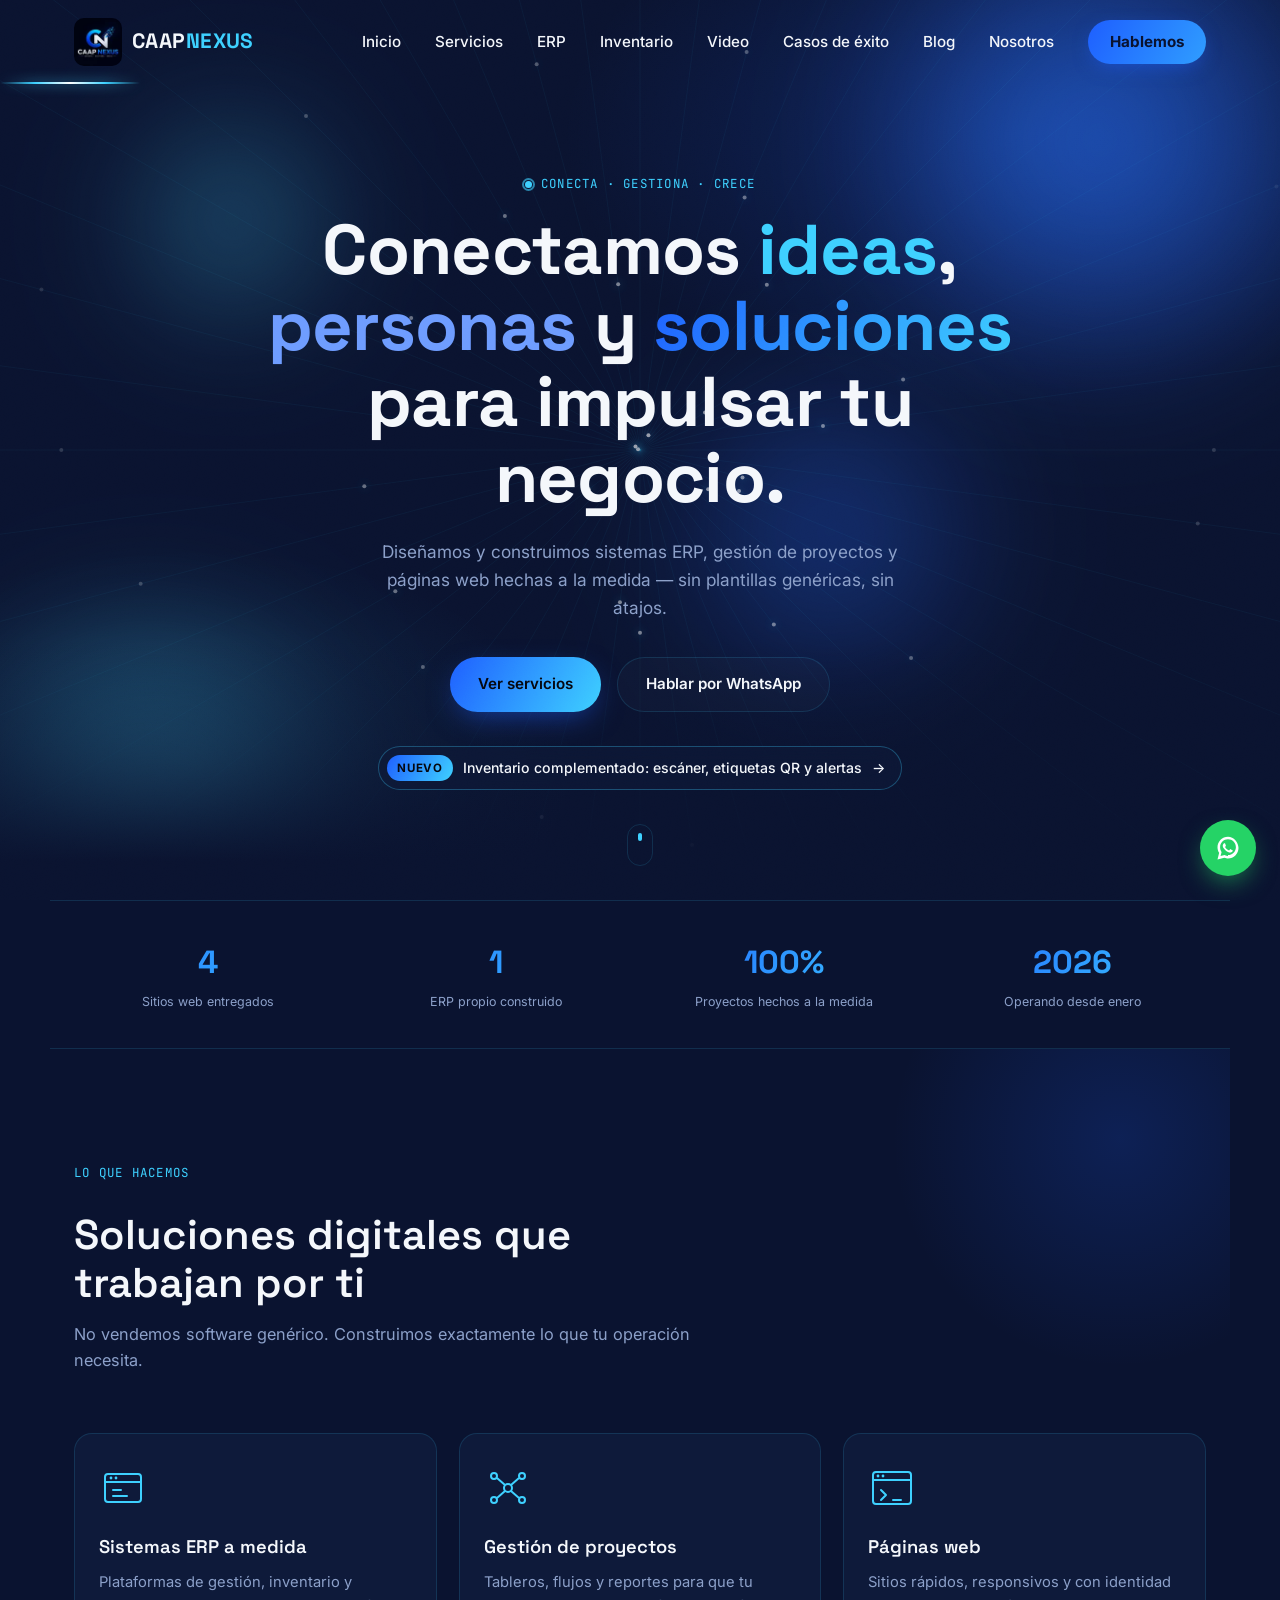
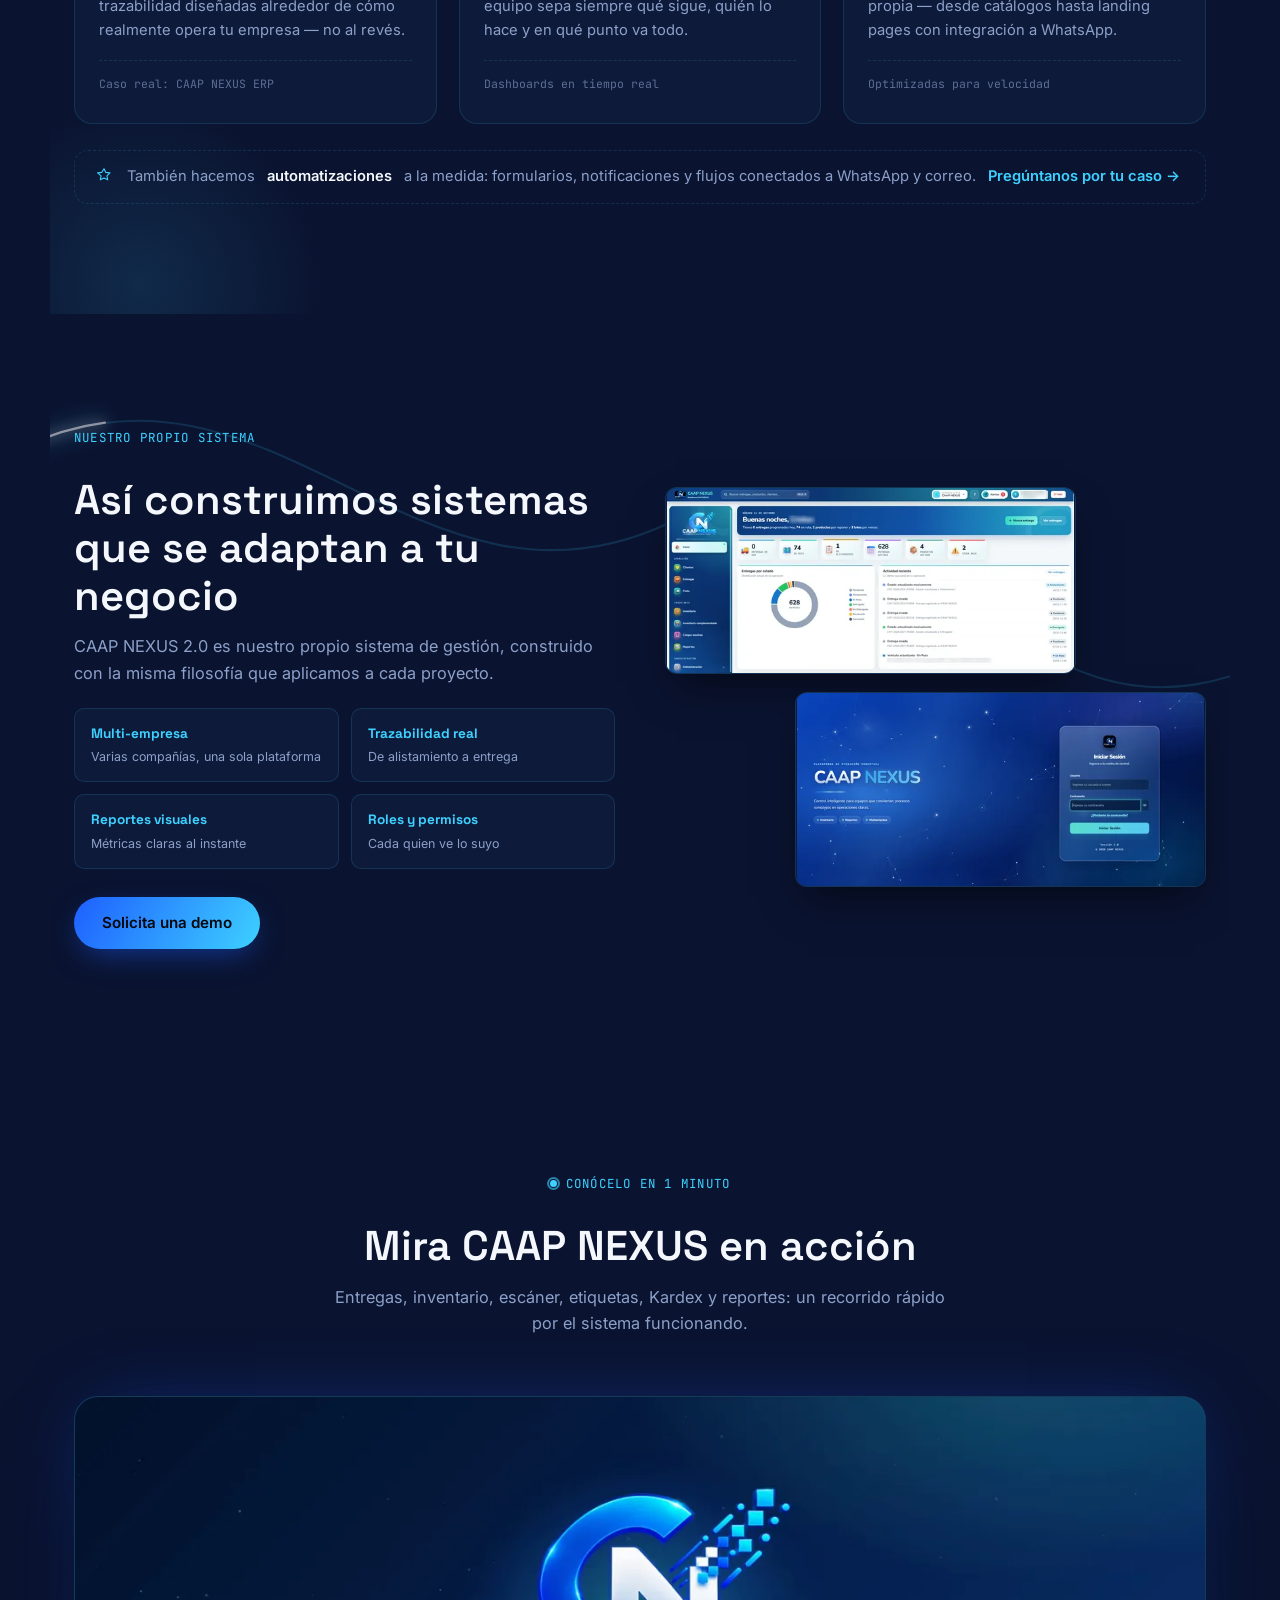
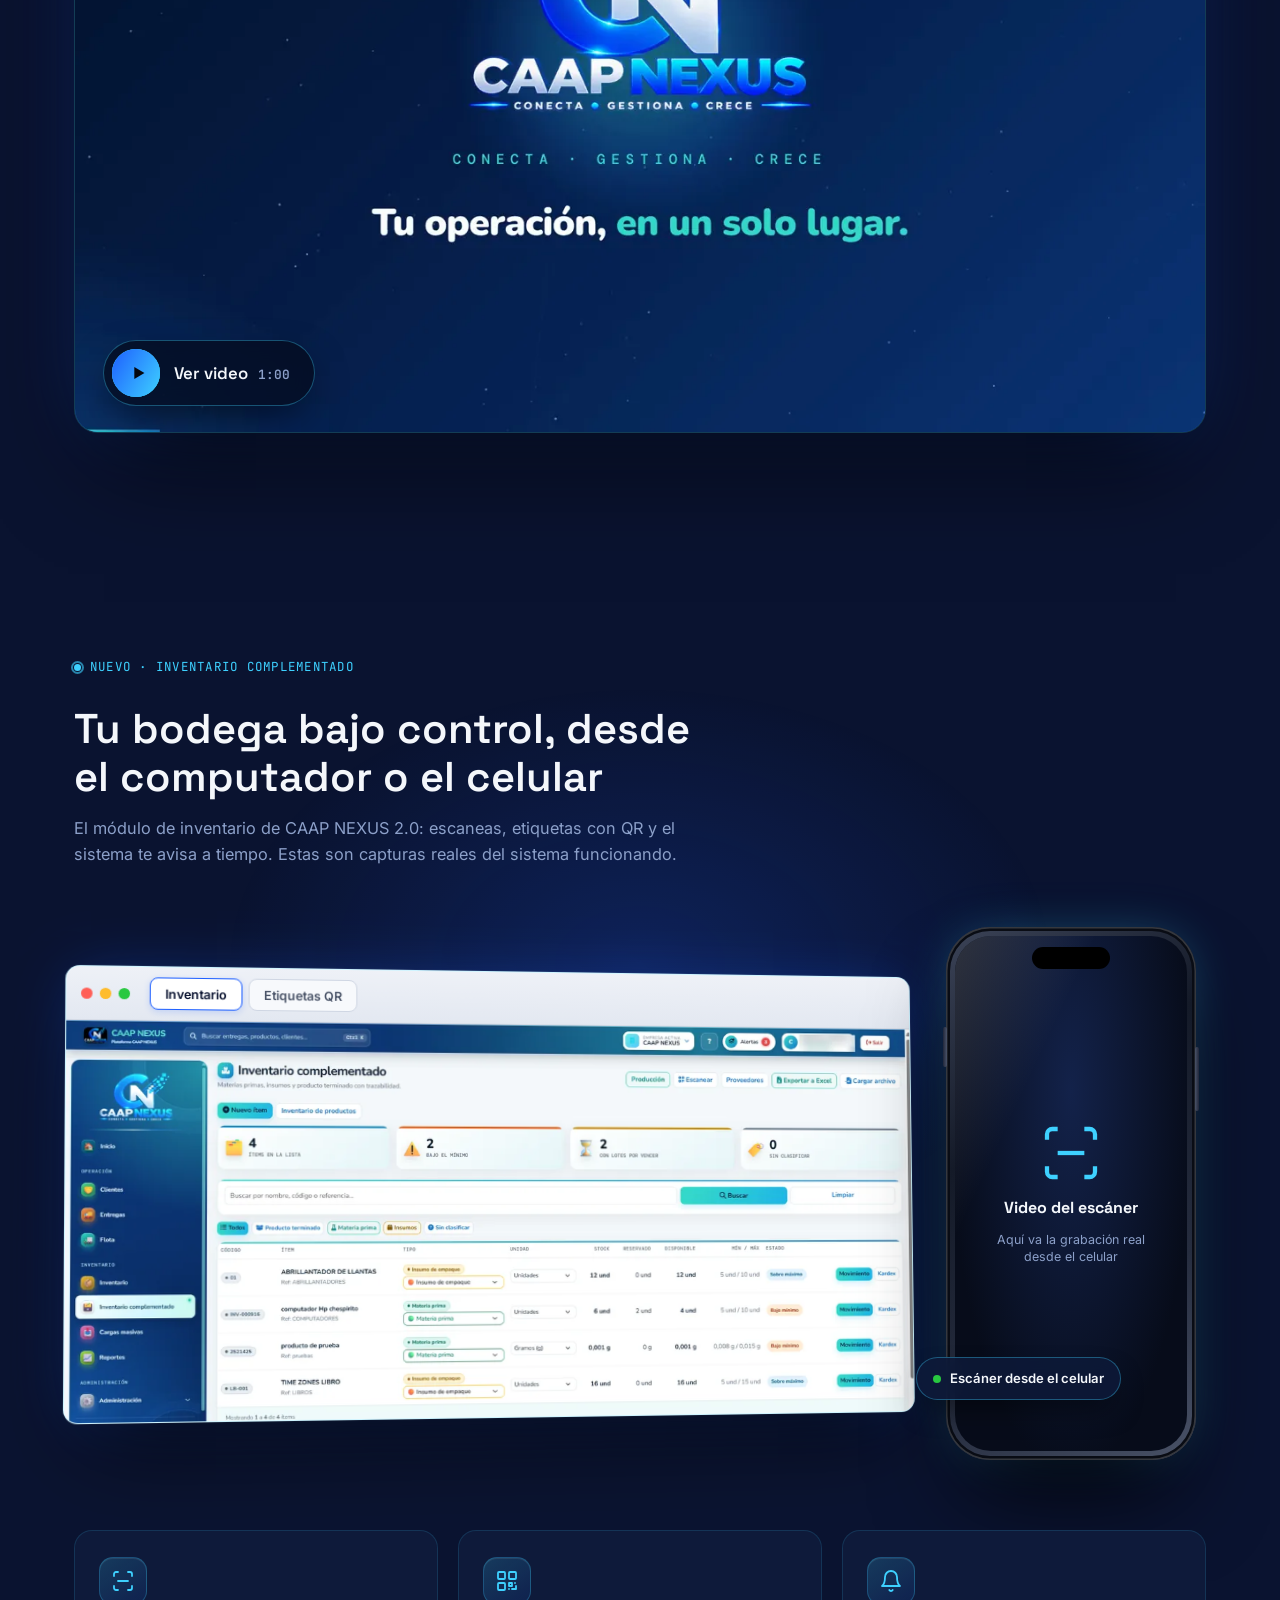
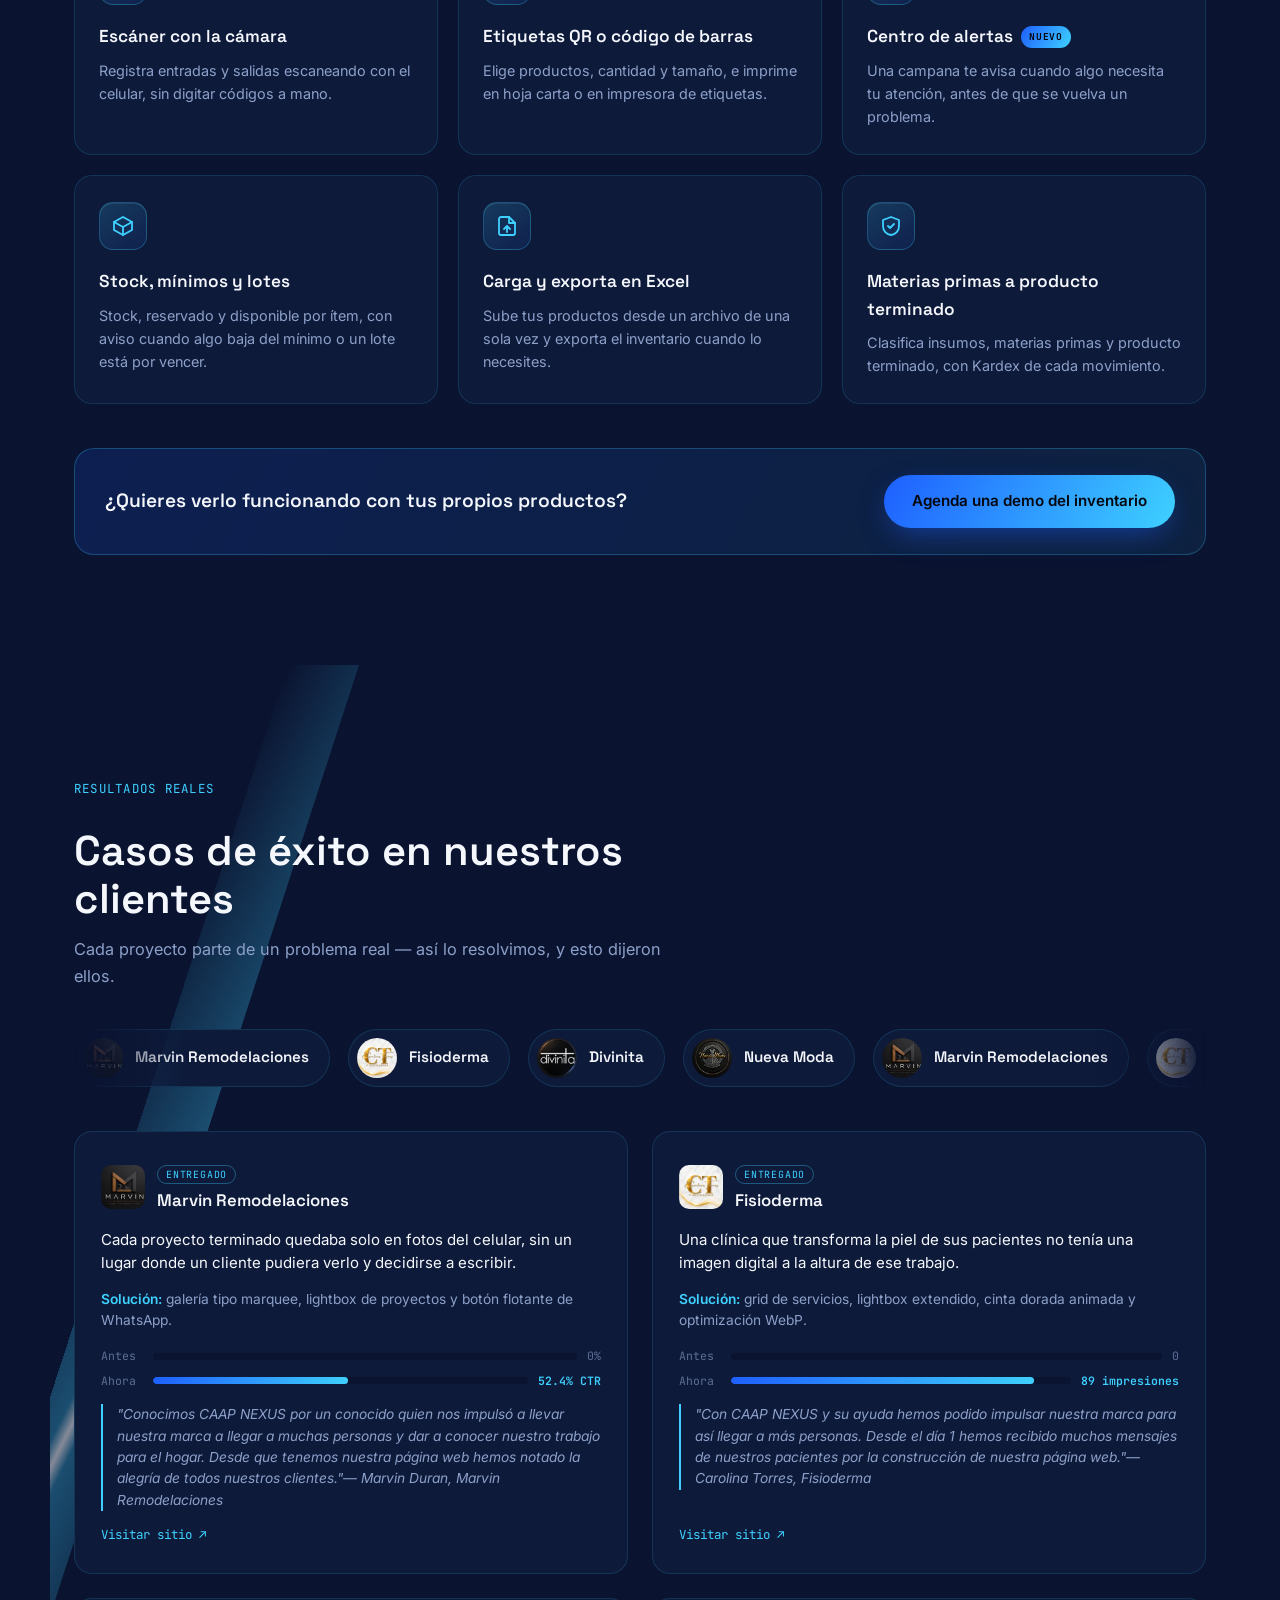
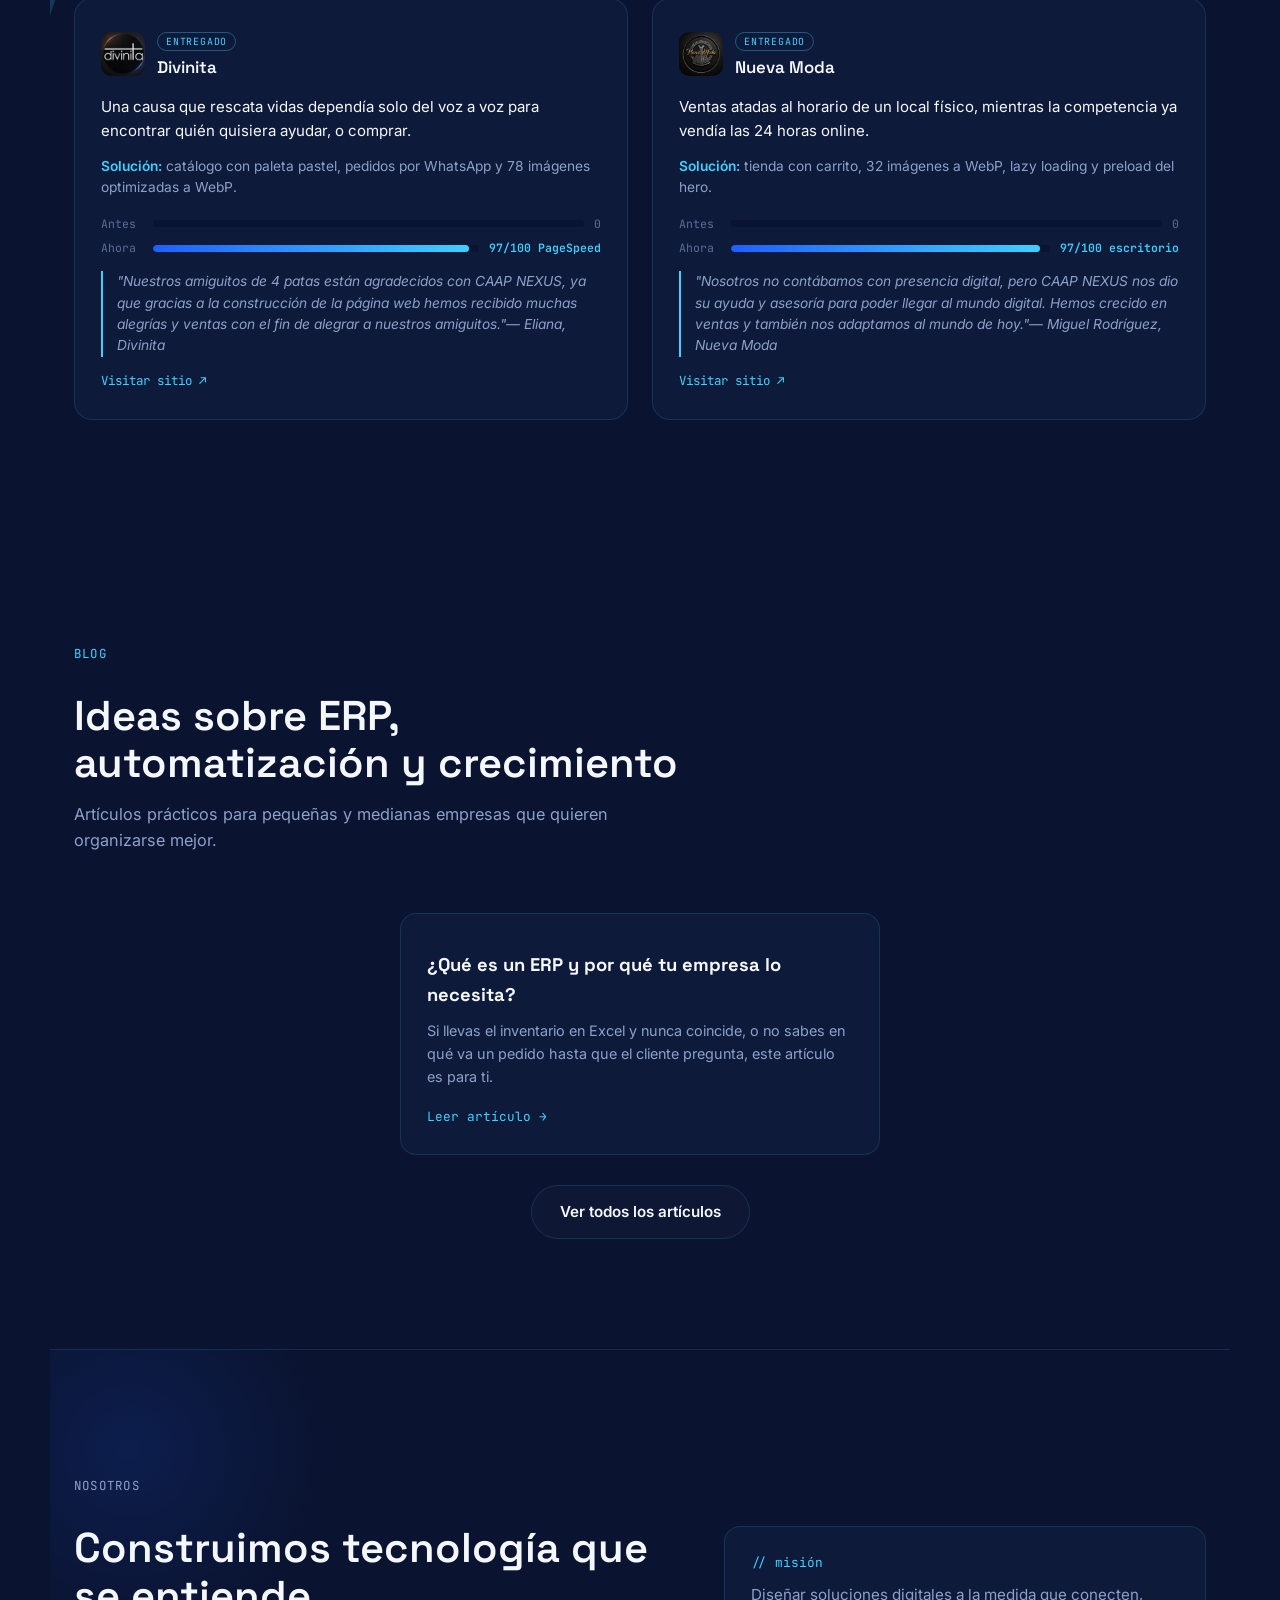
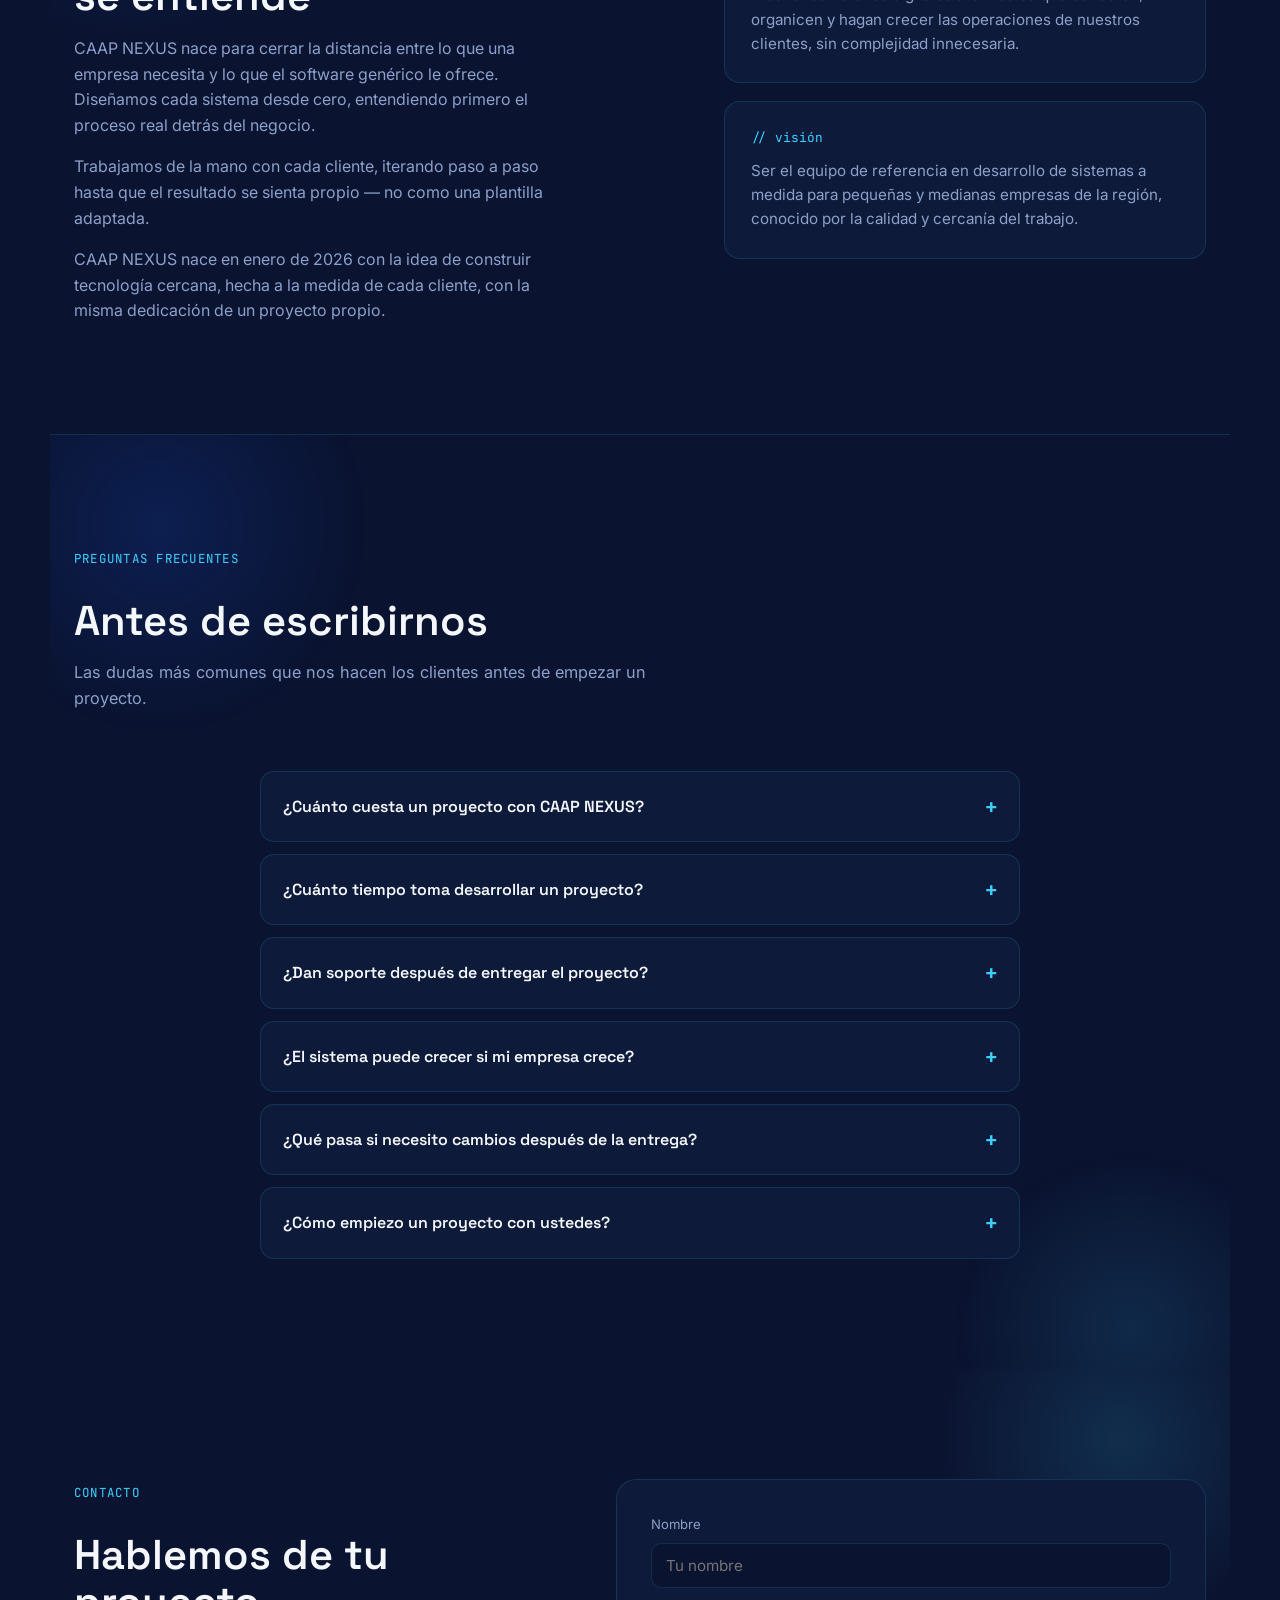
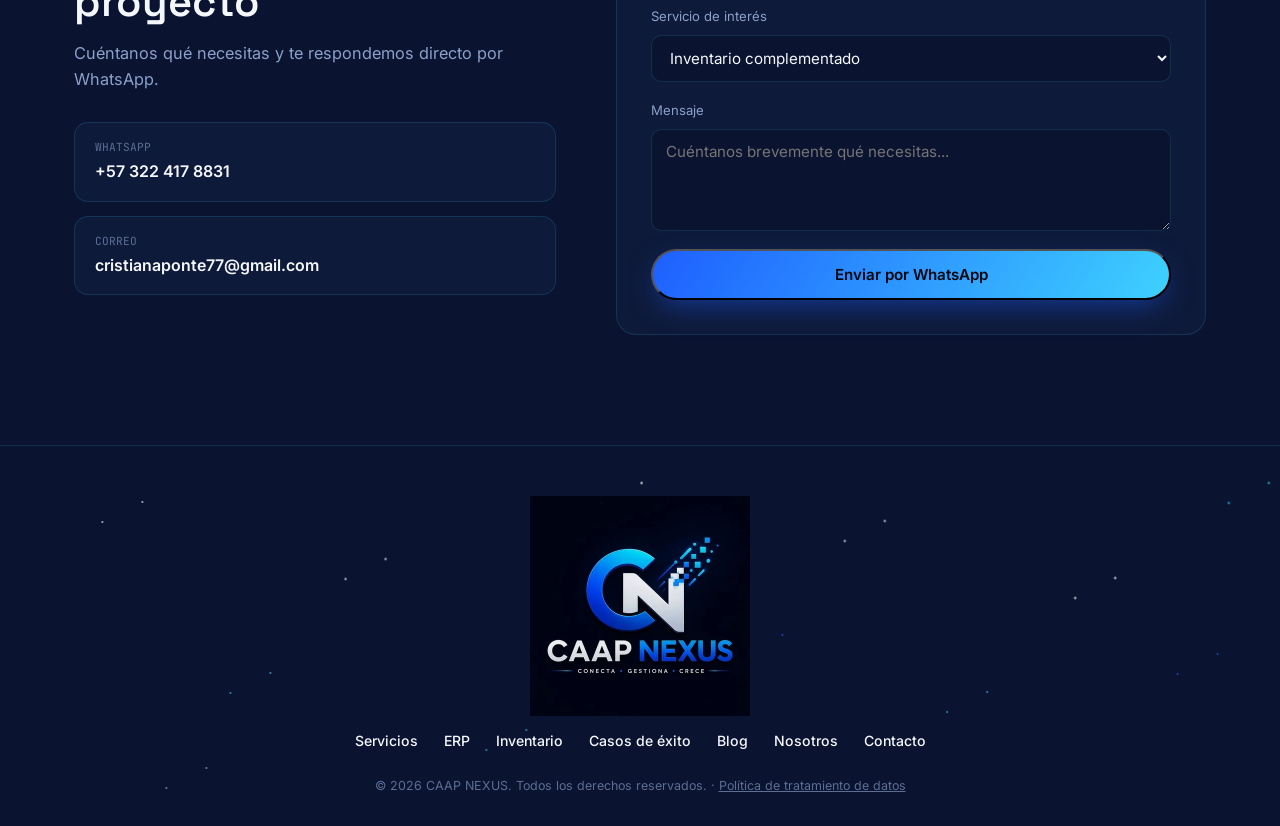
==== commit 5d25f108: "Nivel 2: inventario complementado, capturas reales, videos y efectos" ====
--- a/index.html
+++ b/index.html
@@ -126,6 +126,7 @@
       <a href="#servicios" class="nav-link">Servicios</a>
       <a href="#erp" class="nav-link">ERP</a>
       <a href="#inventario" class="nav-link">Inventario</a>
+      <a href="#video" class="nav-link">Video</a>
       <a href="#proyectos" class="nav-link">Casos de éxito</a>
       <a href="blog/index.html" class="nav-link">Blog</a>
       <a href="#nosotros" class="nav-link">Nosotros</a>
@@ -247,7 +248,7 @@
     <div class="erp-text" data-reveal>
       <p class="eyebrow">Nuestro propio sistema</p>
       <h2 class="section-title">Así construimos sistemas que se adaptan a tu negocio</h2>
-      <p class="section-sub">CAAP NEXUS ERP es nuestro propio sistema de gestión, construido con la misma filosofía que aplicamos a cada proyecto.</p>
+      <p class="section-sub">CAAP NEXUS 2.0 es nuestro propio sistema de gestión, construido con la misma filosofía que aplicamos a cada proyecto.</p>
 
       <div class="erp-benefits">
         <div class="erp-benefit"><h4>Multi-empresa</h4><p>Varias compañías, una sola plataforma</p></div>
@@ -262,15 +263,39 @@
         <div class="erp-shots">
       <div class="erp-shot shot-reportes reveal-from-left" data-reveal>
         <div class="erp-shot-float">
-          <img src="assets/img/erp/reportes.webp" srcset="assets/img/erp/reportes-sm.webp 500w, assets/img/erp/reportes.webp 800w" sizes="(max-width: 560px) 370px, 420px" alt="Reportes y análisis — CAAP NEXUS ERP" width="800" height="410" loading="lazy" decoding="async">
+          <img src="assets/img/erp/v2/inicio.webp" srcset="assets/img/erp/v2/inicio-sm.webp 600w, assets/img/erp/v2/inicio.webp 1200w" sizes="(max-width: 560px) 92vw, 440px" alt="Panel de inicio de CAAP NEXUS 2.0 con entregas por estado y actividad reciente" width="1200" height="544" loading="lazy" decoding="async">
         </div>
       </div>
       <div class="erp-shot shot-login reveal-from-right delay-1" data-reveal>
         <div class="erp-shot-float erp-shot-float-alt">
-          <img src="assets/img/erp/login.webp" srcset="assets/img/erp/login-sm.webp 500w, assets/img/erp/login.webp 800w" sizes="(max-width: 560px) 370px, 420px" alt="Inicio de sesión — CAAP NEXUS ERP" width="800" height="410" loading="lazy" decoding="async">
-        </div>
-      </div>
-    </div>
+          <img src="assets/img/erp/v2/login.webp" srcset="assets/img/erp/v2/login-sm.webp 600w, assets/img/erp/v2/login.webp 1200w" sizes="(max-width: 560px) 92vw, 440px" alt="Inicio de sesión de CAAP NEXUS 2.0" width="1200" height="568" loading="lazy" decoding="async">
+        </div>
+      </div>
+    </div>
+</section>
+
+<!-- ===== VIDEO PROMOCIONAL ===== -->
+<section class="section promo" id="video">
+  <div class="section-head promo-head" data-reveal>
+    <p class="eyebrow"><span class="eyebrow-dot"></span> Conócelo en 1 minuto</p>
+    <h2 class="section-title">Mira CAAP NEXUS en acción</h2>
+    <p class="section-sub">Entregas, inventario, escáner, etiquetas, Kardex y reportes: un recorrido rápido por el sistema funcionando.</p>
+  </div>
+
+  <div class="promo-player" id="promoPlayer">
+    <video class="promo-video" id="promoVideo" preload="none" playsinline
+      poster="assets/img/erp/v2/promo-poster.webp"
+      aria-label="Video promocional de CAAP NEXUS">
+      <source src="assets/video/caap-nexus-promo.mp4" type="video/mp4">
+    </video>
+    <div class="promo-tv" aria-hidden="true"></div>
+    <button type="button" class="promo-play" id="promoPlay" aria-label="Reproducir el video de CAAP NEXUS">
+      <span class="promo-play-ring" aria-hidden="true"></span>
+      <span class="promo-play-ring promo-play-ring--b" aria-hidden="true"></span>
+      <span class="promo-play-icon" aria-hidden="true"><svg viewBox="0 0 24 24" fill="currentColor"><path d="M8 5.5v13l11-6.5z"/></svg></span>
+      <span class="promo-play-text">Ver video <span class="promo-play-time">1:00</span></span>
+    </button>
+  </div>
 </section>
 
 <!-- ===== INVENTARIO COMPLEMENTADO ===== -->
@@ -278,28 +303,37 @@
   <div class="section-head" data-reveal>
     <p class="eyebrow"><span class="eyebrow-dot"></span> Nuevo · Inventario complementado</p>
     <h2 class="section-title">Tu bodega bajo control, desde el computador o el celular</h2>
-    <p class="section-sub">El módulo de inventario de CAAP NEXUS ERP: escaneas, etiquetas con QR y el sistema te avisa a tiempo. Así se ve funcionando de verdad.</p>
+    <p class="section-sub">El módulo de inventario de CAAP NEXUS 2.0: escaneas, etiquetas con QR y el sistema te avisa a tiempo. Estas son capturas reales del sistema funcionando.</p>
   </div>
 
   <div class="inv-stage">
     <!-- Captura real del sistema en un navegador -->
-    <figure class="inv-browser reveal-from-left" data-reveal>
-      <div class="inv-browser-bar" aria-hidden="true">
-        <span></span><span></span><span></span>
-        <div class="inv-browser-url">caapnexus · Inventario de Productos</div>
-      </div>
-      <img src="assets/img/erp/inventario.webp" srcset="assets/img/erp/inventario-sm.webp 500w, assets/img/erp/inventario.webp 800w" sizes="(max-width: 760px) 92vw, 640px" alt="Captura real del módulo Inventario de Productos de CAAP NEXUS ERP" width="800" height="383" loading="lazy" decoding="async" data-zoom>
+    <figure class="inv-browser">
+      <div class="inv-browser-bar">
+        <span aria-hidden="true"></span><span aria-hidden="true"></span><span aria-hidden="true"></span>
+        <div class="inv-tabs" role="tablist" aria-label="Pantallas del inventario">
+          <button type="button" class="inv-tab is-active" role="tab" aria-selected="true"
+            data-src="assets/img/erp/v2/inventario-complementado.webp"
+            data-srcset="assets/img/erp/v2/inventario-complementado-sm.webp 600w, assets/img/erp/v2/inventario-complementado.webp 1200w"
+            data-alt="Captura real del Inventario complementado: materias primas, insumos y producto terminado con stock, disponible y alertas de mínimo">Inventario</button>
+          <button type="button" class="inv-tab" role="tab" aria-selected="false"
+            data-src="assets/img/erp/v2/etiquetas.webp"
+            data-srcset="assets/img/erp/v2/etiquetas-sm.webp 600w, assets/img/erp/v2/etiquetas.webp 1200w"
+            data-alt="Captura real de la pantalla Etiquetas: vista previa de una etiqueta QR lista para imprimir">Etiquetas QR</button>
+        </div>
+      </div>
+      <img id="invShot" src="assets/img/erp/v2/inventario-complementado.webp" srcset="assets/img/erp/v2/inventario-complementado-sm.webp 600w, assets/img/erp/v2/inventario-complementado.webp 1200w" sizes="(max-width: 760px) 92vw, 680px" alt="Captura real del Inventario complementado: materias primas, insumos y producto terminado con stock, disponible y alertas de mínimo" width="1200" height="554" loading="lazy" decoding="async" data-zoom>
     </figure>
 
     <!-- Teléfono con el escáner: el video real va en assets/video/escaner.mp4 -->
-    <div class="inv-phone reveal-from-right delay-2" data-reveal>
+    <div class="inv-phone">
       <div class="inv-phone-body">
         <span class="inv-phone-btn inv-phone-btn--a" aria-hidden="true"></span>
         <span class="inv-phone-btn inv-phone-btn--b" aria-hidden="true"></span>
         <div class="inv-phone-screen">
           <span class="inv-phone-island" aria-hidden="true"></span>
           <video class="inv-phone-video" id="scanVideo" muted loop playsinline preload="none" aria-label="Video del escáner del inventario desde el celular">
-            <source data-src="assets/video/escaner.mp4" type="video/mp4">
+            <source data-src="assets/video/escaner-inventario.mp4" type="video/mp4">
           </video>
           <div class="inv-phone-placeholder">
             <svg viewBox="0 0 24 24" fill="none" stroke="currentColor" stroke-width="1.6" aria-hidden="true"><path d="M3 7V5a2 2 0 0 1 2-2h2M17 3h2a2 2 0 0 1 2 2v2M21 17v2a2 2 0 0 1-2 2h-2M7 21H5a2 2 0 0 1-2-2v-2"/><path d="M7 12h10"/></svg>
@@ -323,8 +357,8 @@
     </article>
     <article class="inv-feature" data-reveal>
       <div class="inv-feature-icon"><svg viewBox="0 0 24 24" fill="none" stroke="currentColor" stroke-width="1.8" stroke-linecap="round" stroke-linejoin="round"><rect x="3" y="3" width="7" height="7" rx="1"/><rect x="14" y="3" width="7" height="7" rx="1"/><rect x="3" y="14" width="7" height="7" rx="1"/><path d="M14 14h3v3h-3zM20 14v.01M14 20h.01M17 20h4v-3"/></svg></div>
-      <h3>Etiquetas QR</h3>
-      <p>Genera e imprime etiquetas para que cada producto quede identificado en segundos.</p>
+      <h3>Etiquetas QR o código de barras</h3>
+      <p>Elige productos, cantidad y tamaño, e imprime en hoja carta o en impresora de etiquetas.</p>
     </article>
     <article class="inv-feature" data-reveal>
       <div class="inv-feature-icon"><svg viewBox="0 0 24 24" fill="none" stroke="currentColor" stroke-width="1.8" stroke-linecap="round" stroke-linejoin="round"><path d="M6 8a6 6 0 0 1 12 0c0 7 3 9 3 9H3s3-2 3-9"/><path d="M10.3 21a1.94 1.94 0 0 0 3.4 0"/></svg></div>
@@ -333,18 +367,18 @@
     </article>
     <article class="inv-feature" data-reveal>
       <div class="inv-feature-icon"><svg viewBox="0 0 24 24" fill="none" stroke="currentColor" stroke-width="1.8" stroke-linecap="round" stroke-linejoin="round"><path d="M21 8 12 3 3 8v8l9 5 9-5z"/><path d="m3 8 9 5 9-5M12 13v8"/></svg></div>
-      <h3>Stock en tiempo real</h3>
-      <p>Físico, en alistamiento, en ruta y disponible: sabes en qué estado está cada unidad.</p>
+      <h3>Stock, mínimos y lotes</h3>
+      <p>Stock, reservado y disponible por ítem, con aviso cuando algo baja del mínimo o un lote está por vencer.</p>
     </article>
     <article class="inv-feature" data-reveal>
       <div class="inv-feature-icon"><svg viewBox="0 0 24 24" fill="none" stroke="currentColor" stroke-width="1.8" stroke-linecap="round" stroke-linejoin="round"><path d="M14 3H6a2 2 0 0 0-2 2v14a2 2 0 0 0 2 2h12a2 2 0 0 0 2-2V9z"/><path d="M14 3v6h6M12 18v-6M9 15l3-3 3 3"/></svg></div>
-      <h3>Importador masivo</h3>
-      <p>Carga tus productos de una sola vez en lugar de crearlos uno por uno.</p>
+      <h3>Carga y exporta en Excel</h3>
+      <p>Sube tus productos desde un archivo de una sola vez y exporta el inventario cuando lo necesites.</p>
     </article>
     <article class="inv-feature" data-reveal>
       <div class="inv-feature-icon"><svg viewBox="0 0 24 24" fill="none" stroke="currentColor" stroke-width="1.8" stroke-linecap="round" stroke-linejoin="round"><path d="M12 3 4 6v6c0 5 3.4 8.6 8 9 4.6-.4 8-4 8-9V6z"/><path d="m9 12 2 2 4-4"/></svg></div>
-      <h3>Multi-empresa y roles</h3>
-      <p>Varias compañías en una sola plataforma, y cada persona ve solo lo que le corresponde.</p>
+      <h3>Materias primas a producto terminado</h3>
+      <p>Clasifica insumos, materias primas y producto terminado, con Kardex de cada movimiento.</p>
     </article>
   </div>
 
--- a/css/style.css
+++ b/css/style.css
@@ -450,8 +450,8 @@
 .erp-shot-float-alt{ animation-delay: -2.5s; }
 .erp-shot img{ width:100%; height:100%; object-fit:contain; display:block; transition: transform .45s ease; }
 .erp-shot:hover img{ transform: scale(1.08); }
-.shot-reportes{ top:0; left:0; width:76%; aspect-ratio: 1.9; z-index:2; }
-.shot-login{ bottom:0; right:0; width:76%; aspect-ratio: 1.9; z-index:3; }
+.shot-reportes{ top:0; left:0; width:76%; aspect-ratio: 2.2; z-index:2; }
+.shot-login{ bottom:0; right:0; width:76%; aspect-ratio: 2.11; z-index:3; }
 
 @keyframes erpFloat{
   0%, 100%{ transform: translateY(0); }
@@ -480,8 +480,8 @@
 @media (max-width: 560px){
   .erp-benefits{ grid-template-columns:1fr; }
   .erp-shots{ height:auto; }
-  .shot-reportes{ position:static; width:100%; aspect-ratio:1.9; margin-bottom:10px; }
-  .shot-login{ position:static; width:100%; aspect-ratio:1.9; margin-bottom:10px; }
+  .shot-reportes{ position:static; width:100%; aspect-ratio:2.2; margin-bottom:10px; }
+  .shot-login{ position:static; width:100%; aspect-ratio:2.11; margin-bottom:10px; }
   .shot-inventario{ position:static; width:100%; aspect-ratio:1.9; margin-bottom:10px; }
   .shot-entregas{ position:static; width:100%; aspect-ratio:1.9; }
 }
@@ -933,12 +933,17 @@
 .inv-browser-bar > span{ width:11px; height:11px; border-radius:50%; background:#ff5f57; }
 .inv-browser-bar > span:nth-child(2){ background:#febc2e; }
 .inv-browser-bar > span:nth-child(3){ background:#28c840; }
-.inv-browser-url{
-  margin-left:12px; flex:1; max-width:340px; padding:4px 12px; border-radius:7px;
-  background:#fff; color:#5b6478; font-family: var(--font-mono); font-size:.7rem;
-  white-space:nowrap; overflow:hidden; text-overflow:ellipsis;
-}
-.inv-browser img{ width:100%; height:auto; cursor: zoom-in; }
+.inv-tabs{ margin-left:12px; display:flex; gap:6px; flex-wrap:wrap; }
+.inv-tab{
+  border:1px solid #cfd6e3; background:#f7f9fc; color:#4a5468;
+  font-family: var(--font-body); font-size:.78rem; font-weight:600;
+  padding:6px 14px; min-height:32px; border-radius:8px; cursor:pointer;
+  transition: background .25s ease, color .25s ease, border-color .25s ease;
+}
+.inv-tab:hover{ border-color:#1E5FFF; color:#1E5FFF; }
+.inv-tab.is-active{ background:#fff; color:#0A1330; border-color:#1E5FFF; box-shadow: 0 2px 6px rgba(30,95,255,.18); }
+.inv-browser img{ width:100%; height:auto; cursor: zoom-in; transition: opacity .3s ease; }
+.inv-browser img.is-swapping{ opacity:0; }
 
 /* Teléfono realista */
 .inv-phone{ position:relative; margin-left:-90px; justify-self:end; z-index:2; }
@@ -1080,3 +1085,123 @@
   .case-bar-fill{ transform:none; transition:none; }
   .scroll-progress{ display:none; }
 }
+
+/* ---------- Video promocional (reproductor grande) ---------- */
+.promo{ position:relative; }
+.promo-head{ margin-left:auto; margin-right:auto; text-align:center; }
+.promo-player{
+  position:relative; aspect-ratio:16/9; border-radius:24px; overflow:hidden;
+  background:#050a1c; border:1px solid rgba(62,209,255,.25);
+  box-shadow: 0 50px 100px -30px rgba(0,0,0,.8), 0 0 80px -20px rgba(30,95,255,.45);
+}
+.promo-player::before{
+  content:''; position:absolute; inset:-2px; border-radius:26px; z-index:-1;
+  background: linear-gradient(120deg, rgba(30,95,255,.7), rgba(62,209,255,.7), rgba(30,95,255,.7));
+}
+.promo-video{ display:block; width:100%; height:100%; object-fit:cover; background:#050a1c; }
+.promo-play{
+  position:absolute; left:28px; bottom:26px; z-index:2;
+  display:flex; align-items:center; gap:14px; padding:8px 24px 8px 8px; min-height:64px;
+  border:1px solid rgba(62,209,255,.35); border-radius:100px; cursor:pointer;
+  background: rgba(5,10,28,.72); -webkit-backdrop-filter: blur(10px); backdrop-filter: blur(10px);
+  color:#F4F7FB; font-family: var(--font-display); font-size:1.05rem; font-weight:600;
+  box-shadow: 0 16px 40px -10px rgba(0,0,0,.6);
+  transition: transform .3s ease, border-color .3s ease, opacity .3s ease;
+}
+.promo-play:hover{ transform: translateY(-3px); border-color: var(--cyan); }
+.promo-play:focus-visible{ outline:3px solid #fff; outline-offset:4px; }
+.promo-play-icon{
+  position:relative; width:48px; height:48px; border-radius:50%; flex-shrink:0;
+  display:flex; align-items:center; justify-content:center; color:#05070f; background: var(--grad);
+}
+.promo-play-icon svg{ width:22px; height:22px; margin-left:3px; position:relative; z-index:1; }
+.promo-play-ring{ position:absolute; left:8px; top:8px; width:48px; height:48px; border-radius:50%; border:2px solid rgba(62,209,255,.8); animation: promoRing 2.4s ease-out infinite; pointer-events:none; }
+.promo-play-ring--b{ animation-delay:1.2s; }
+@keyframes promoRing{ 0%{ transform:scale(1); opacity:.8; } 100%{ transform:scale(1.9); opacity:0; } }
+.promo-play-time{ font-family: var(--font-mono); font-size:.8rem; color: var(--muted); margin-left:6px; }
+.promo-player.is-playing .promo-play{ opacity:0 !important; pointer-events:none; }
+@media (max-width: 760px){
+  .promo-player{ border-radius:16px; }
+  .promo-player::before{ border-radius:18px; }
+  .promo-play{ left:10px; top:10px; bottom:auto; min-height:40px; padding:4px 14px 4px 4px; font-size:.82rem; gap:8px; }
+  .promo-play-icon, .promo-play-ring{ width:32px; height:32px; }
+  .promo-play-ring{ left:4px; top:4px; }
+  .promo-play-icon svg{ width:15px; height:15px; }
+  .promo-play-time{ display:none; }
+}
+@media (prefers-reduced-motion: reduce){ .promo-play-ring{ animation:none; } }
+
+/* ---------- Inventario: efecto cortina al llegar a la sección ---------- */
+.inv-stage .inv-browser, .inv-stage .inv-phone{
+  transition:
+    clip-path 1.25s cubic-bezier(.77,0,.18,1),
+    transform 1.25s cubic-bezier(.2,.7,.2,1),
+    opacity .6s ease;
+}
+.inv-stage .inv-browser{ clip-path: inset(-120px 100% -120px -120px); transform: perspective(1600px) translateX(-40px) rotateY(10deg) rotateX(2deg); }
+.inv-stage .inv-phone{ clip-path: inset(-120px -120px -120px 100%); transform: translateX(40px); transition-delay:.35s; }
+.inv-stage.curtain-open .inv-browser{ clip-path: inset(-120px -120px -120px -120px); transform: perspective(1600px) rotateY(6deg) rotateX(2deg); }
+.inv-stage.curtain-open .inv-browser:hover{ transform: perspective(1600px) rotateY(0) rotateX(0); }
+.inv-stage.curtain-open .inv-phone{ clip-path: inset(-120px -120px -120px -120px); transform:none; }
+@media (max-width: 980px){
+  .inv-stage .inv-browser, .inv-stage.curtain-open .inv-browser, .inv-stage.curtain-open .inv-browser:hover{ transform:none; }
+}
+
+/* Línea de luz que acompaña el borde de cada cortina */
+.inv-browser{ position:relative; }
+.inv-browser::after, .inv-phone::after{
+  content:''; position:absolute; top:-4%; bottom:-4%; width:3px; z-index:6; pointer-events:none;
+  background: linear-gradient(180deg, transparent, #3ED1FF 20%, #fff 50%, #3ED1FF 80%, transparent);
+  filter: drop-shadow(0 0 10px #3ED1FF) drop-shadow(0 0 22px rgba(62,209,255,.6));
+  opacity:0;
+}
+.inv-browser::after{ left:0; }
+.inv-phone::after{ right:0; }
+.inv-stage.curtain-open .inv-browser::after{ animation: curtainRight 1.25s cubic-bezier(.77,0,.18,1) forwards; }
+.inv-stage.curtain-open .inv-phone::after{ animation: curtainLeft 1.25s cubic-bezier(.77,0,.18,1) .35s forwards; }
+@keyframes curtainRight{ 0%{ left:0; opacity:1; } 85%{ opacity:1; } 100%{ left:100%; opacity:0; } }
+@keyframes curtainLeft{ 0%{ right:0; opacity:1; } 85%{ opacity:1; } 100%{ right:100%; opacity:0; } }
+
+@media (prefers-reduced-motion: reduce){
+  .inv-stage .inv-browser, .inv-stage .inv-phone{ clip-path:none !important; transition:none; }
+  .inv-browser::after, .inv-phone::after{ display:none; }
+}
+
+/* ---------- Video promocional: efecto TV encendiéndose ---------- */
+.promo-stage{ position:relative; }
+.promo-player{ transform-origin:50% 50%; transform: scale(0, .004); filter: brightness(4); }
+.promo-player .promo-play{ opacity:0; }
+.promo-player.tv-on{ animation: tvOn 1.25s cubic-bezier(.2,.8,.2,1) forwards; }
+.promo-player.tv-on .promo-play{ opacity:1; transition: opacity .5s ease 1.2s, transform .3s ease, border-color .3s ease; }
+@keyframes tvOn{
+  0%   { transform: scale(0, .004);   filter: brightness(6) saturate(0); }
+  28%  { transform: scale(1, .004);   filter: brightness(6) saturate(0); }
+  48%  { transform: scale(1, 1.06);   filter: brightness(2.4) saturate(.6); }
+  60%  { transform: scale(1, .97);    filter: brightness(1.5); }
+  72%  { transform: scale(1, 1.01);   filter: brightness(1.2); }
+  100% { transform: scale(1, 1);      filter: brightness(1); }
+}
+/* Líneas de pantalla, destello y parpadeo */
+.promo-tv{
+  position:absolute; inset:0; z-index:1; pointer-events:none; border-radius:inherit; opacity:0;
+  background:
+    radial-gradient(ellipse at center, rgba(255,255,255,.55) 0%, rgba(160,220,255,.15) 35%, transparent 70%),
+    repeating-linear-gradient(180deg, rgba(0,0,0,.35) 0px, rgba(0,0,0,.35) 1px, transparent 2px, transparent 4px);
+  mix-blend-mode: screen;
+}
+.promo-player.tv-on .promo-tv{ animation: tvGlow 1.9s ease-out forwards; }
+@keyframes tvGlow{
+  0%   { opacity:1; }
+  40%  { opacity:1; }
+  52%  { opacity:.35; }
+  58%  { opacity:.8; }
+  64%  { opacity:.25; }
+  70%  { opacity:.55; }
+  100% { opacity:0; }
+}
+.promo-player.is-playing .promo-tv{ display:none; }
+@media (prefers-reduced-motion: reduce){
+  .promo-player{ transform:none; filter:none; }
+  .promo-player .promo-play{ opacity:1; }
+  .promo-tv{ display:none; }
+}
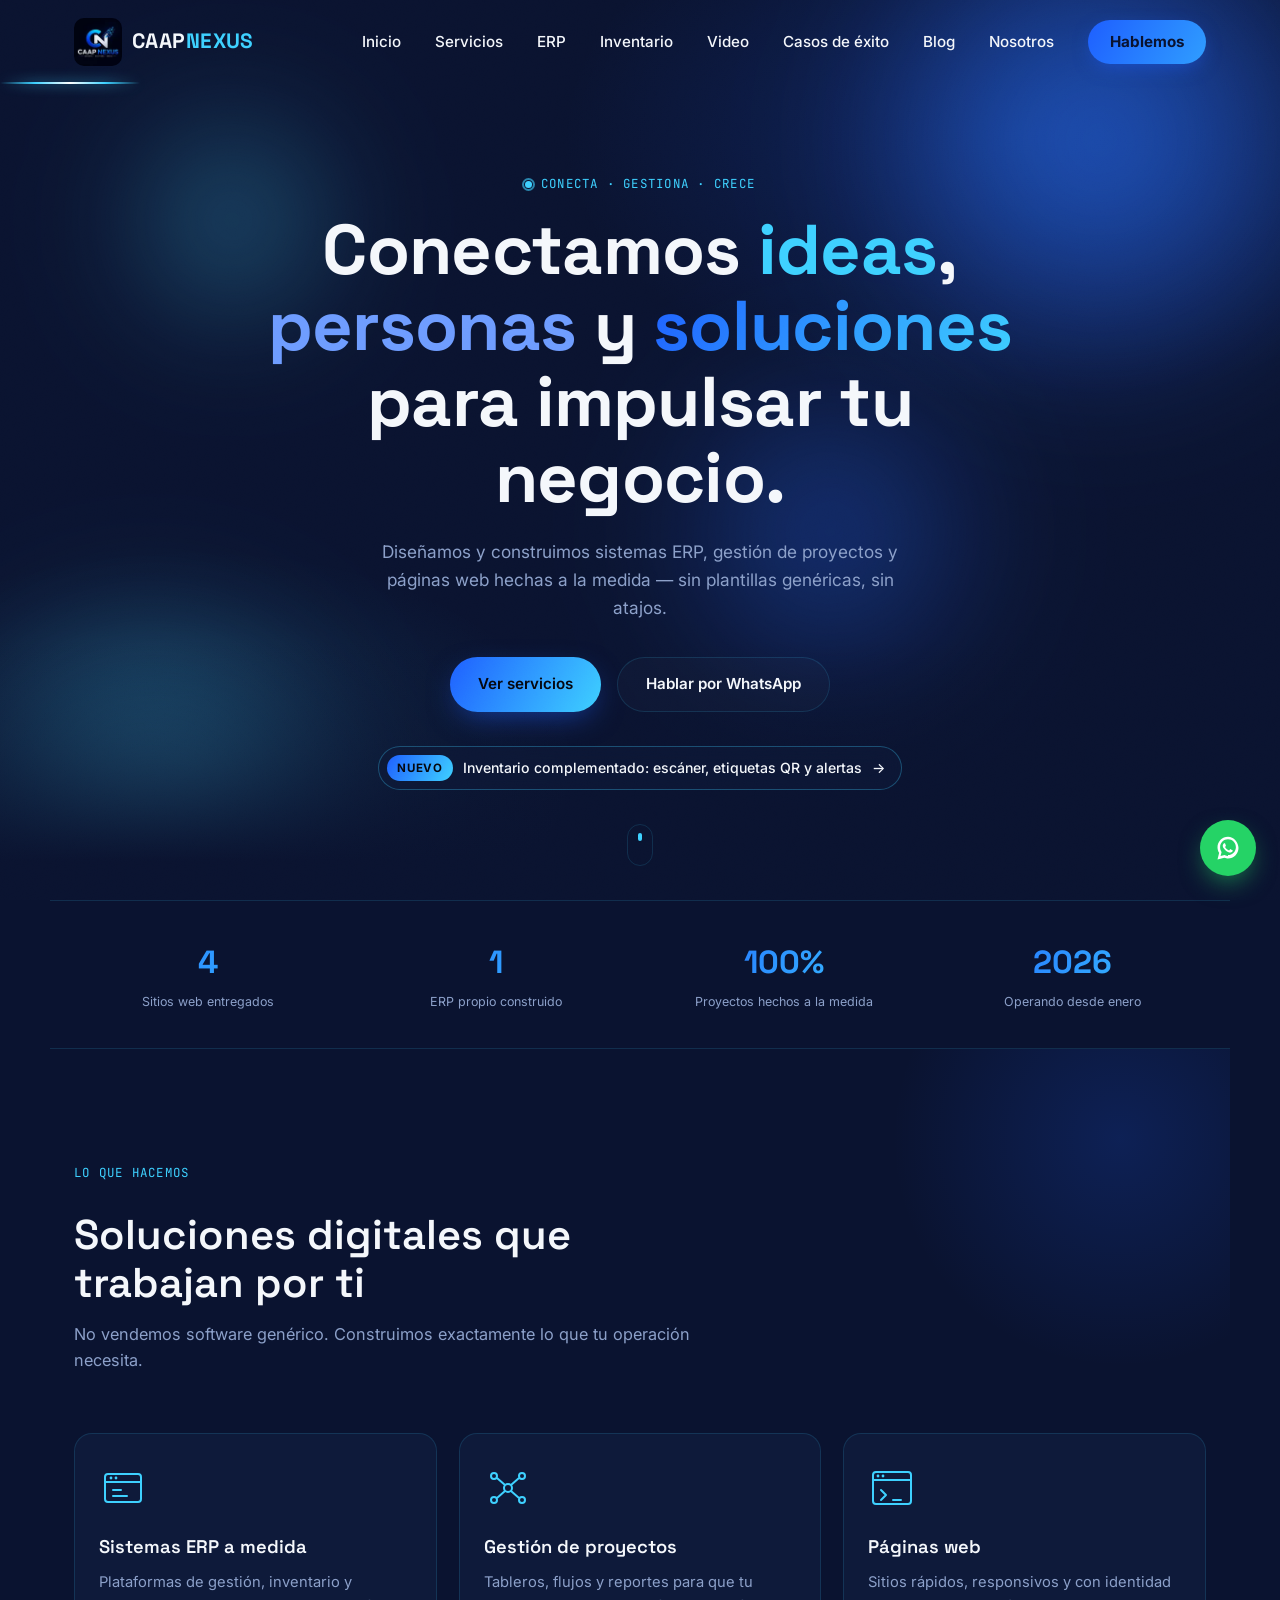
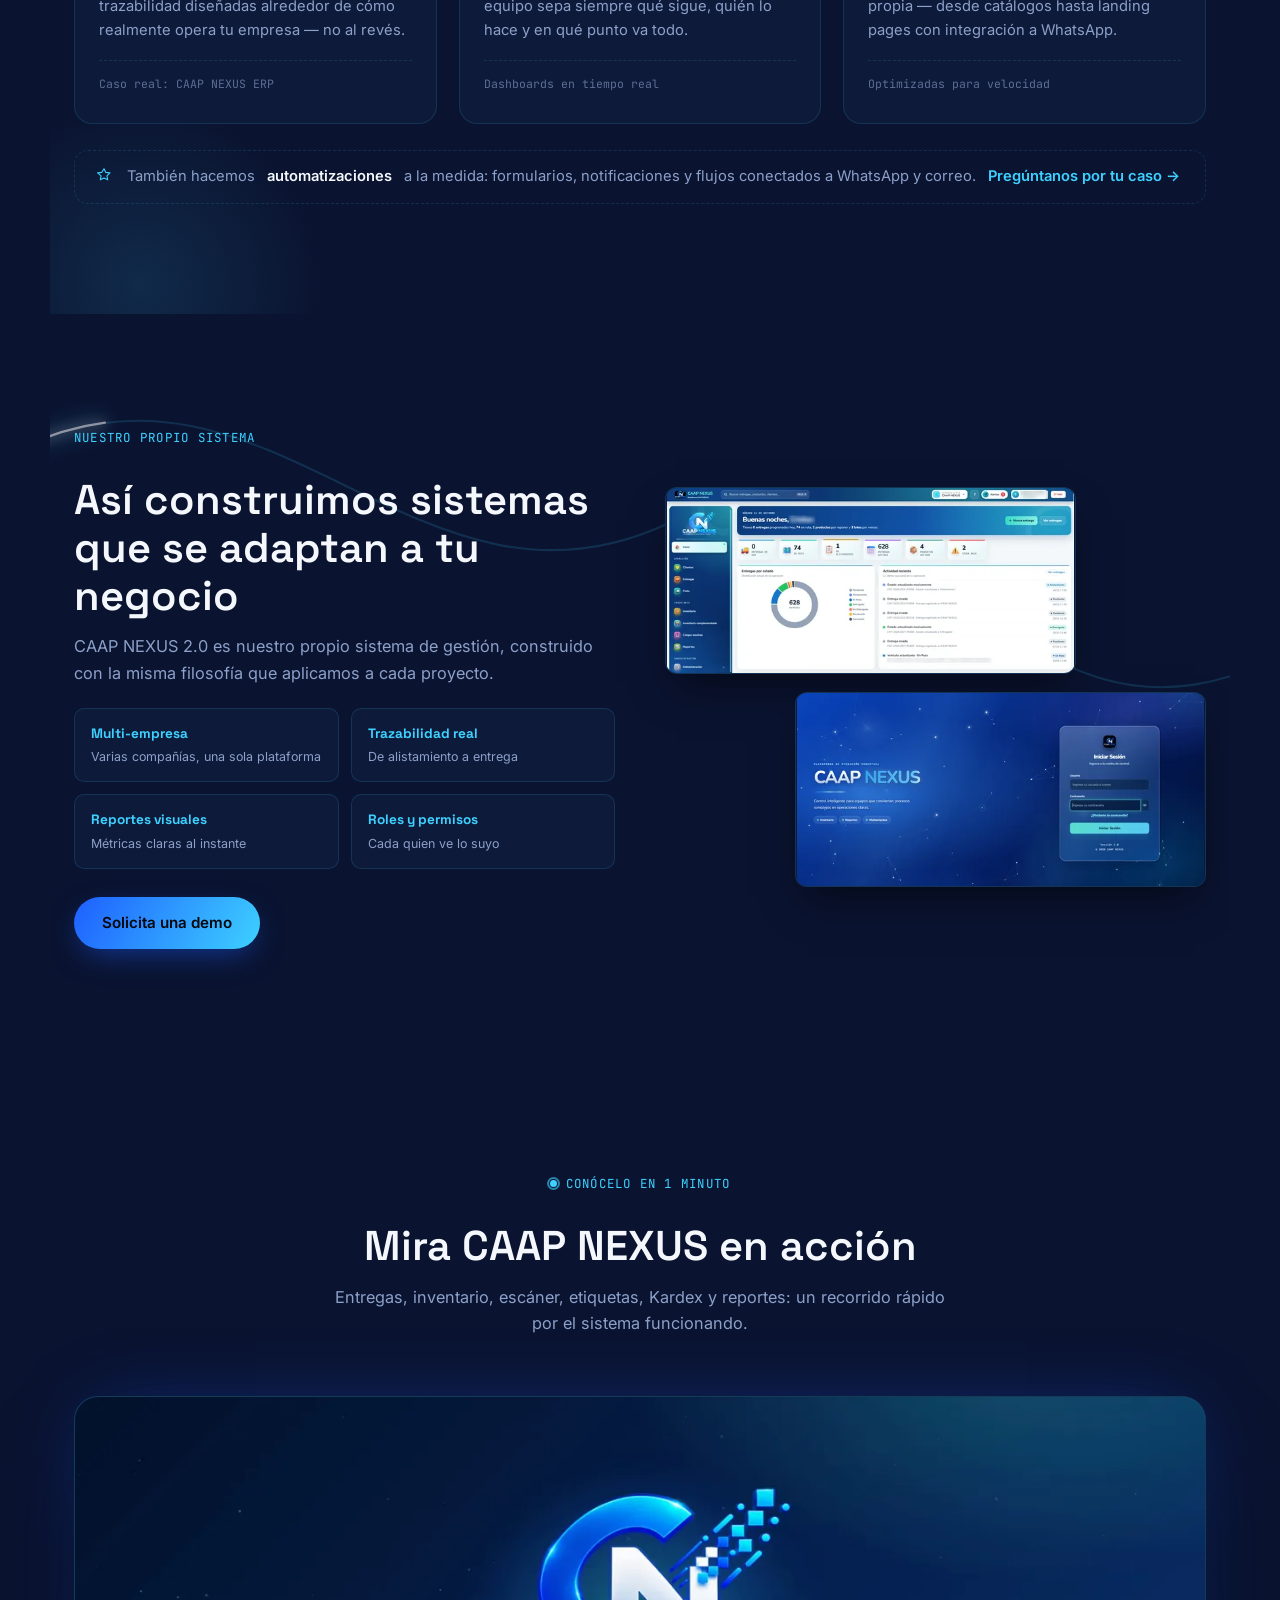
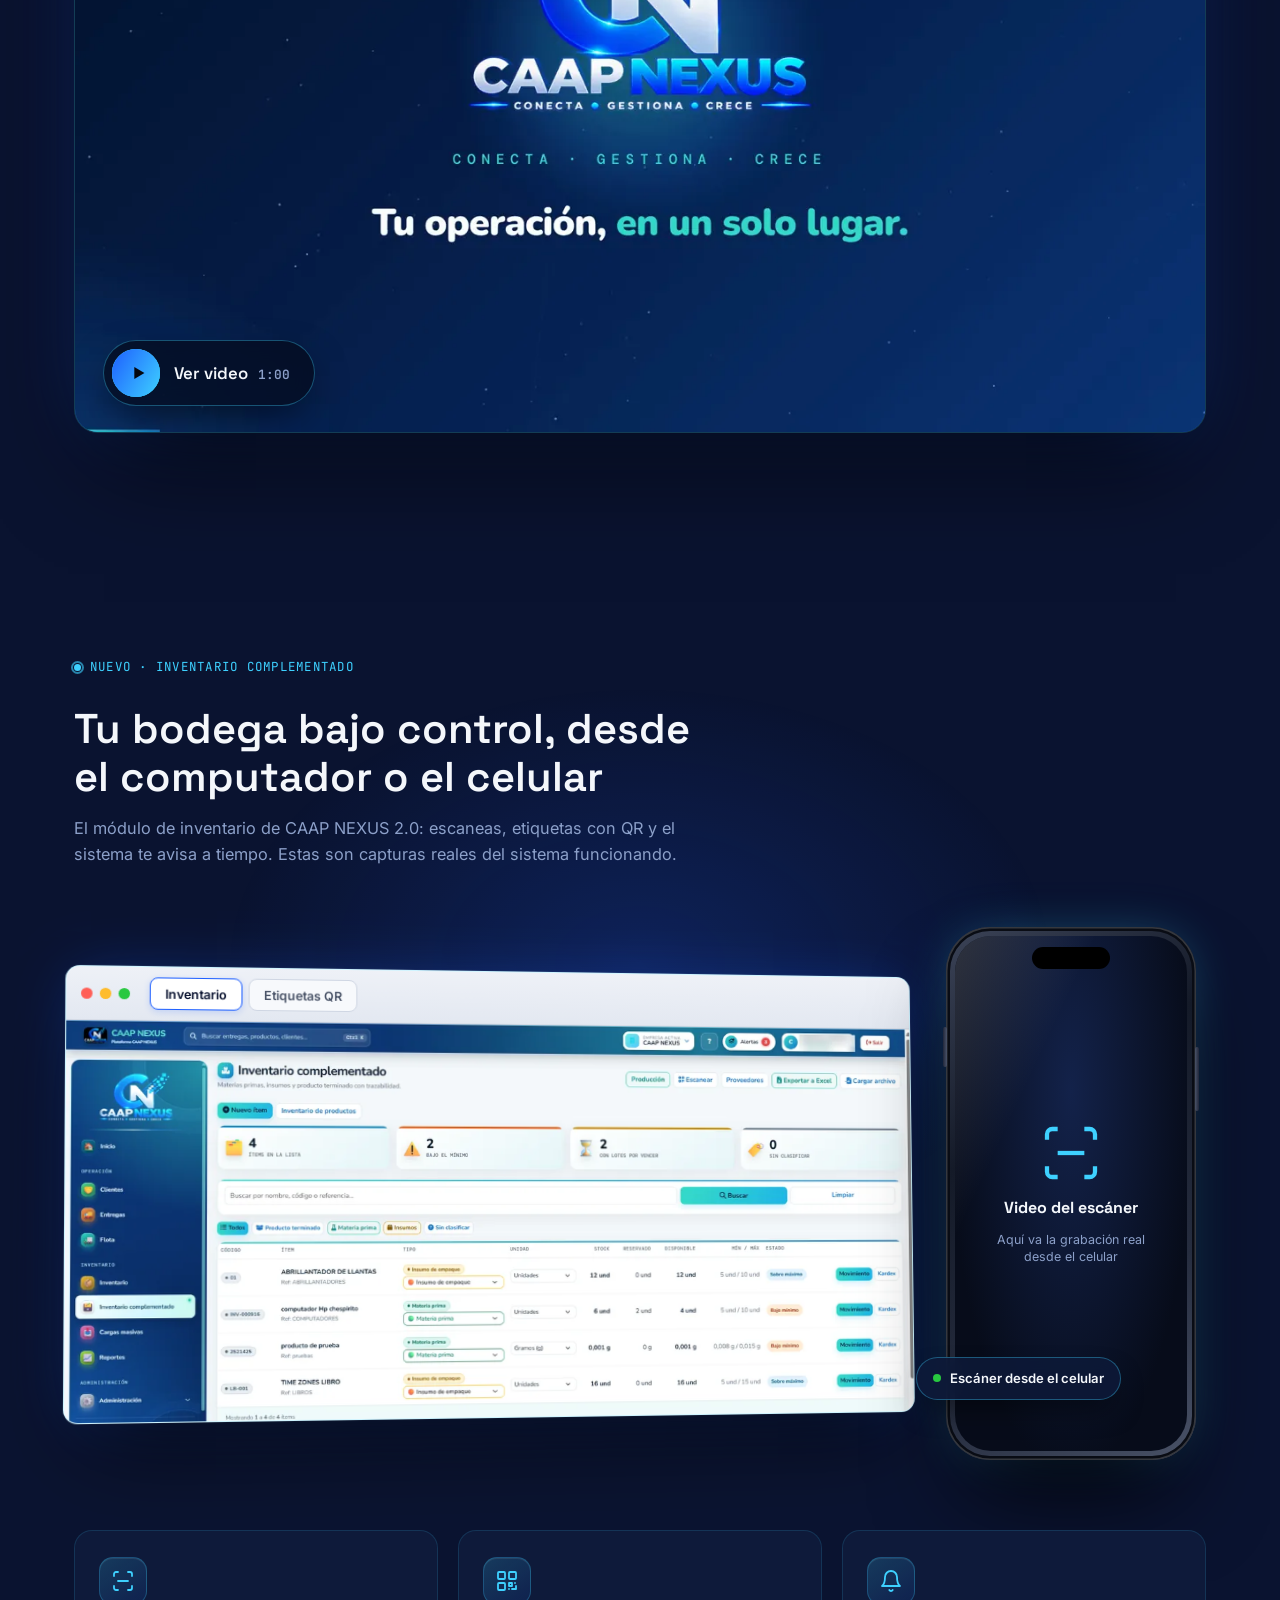
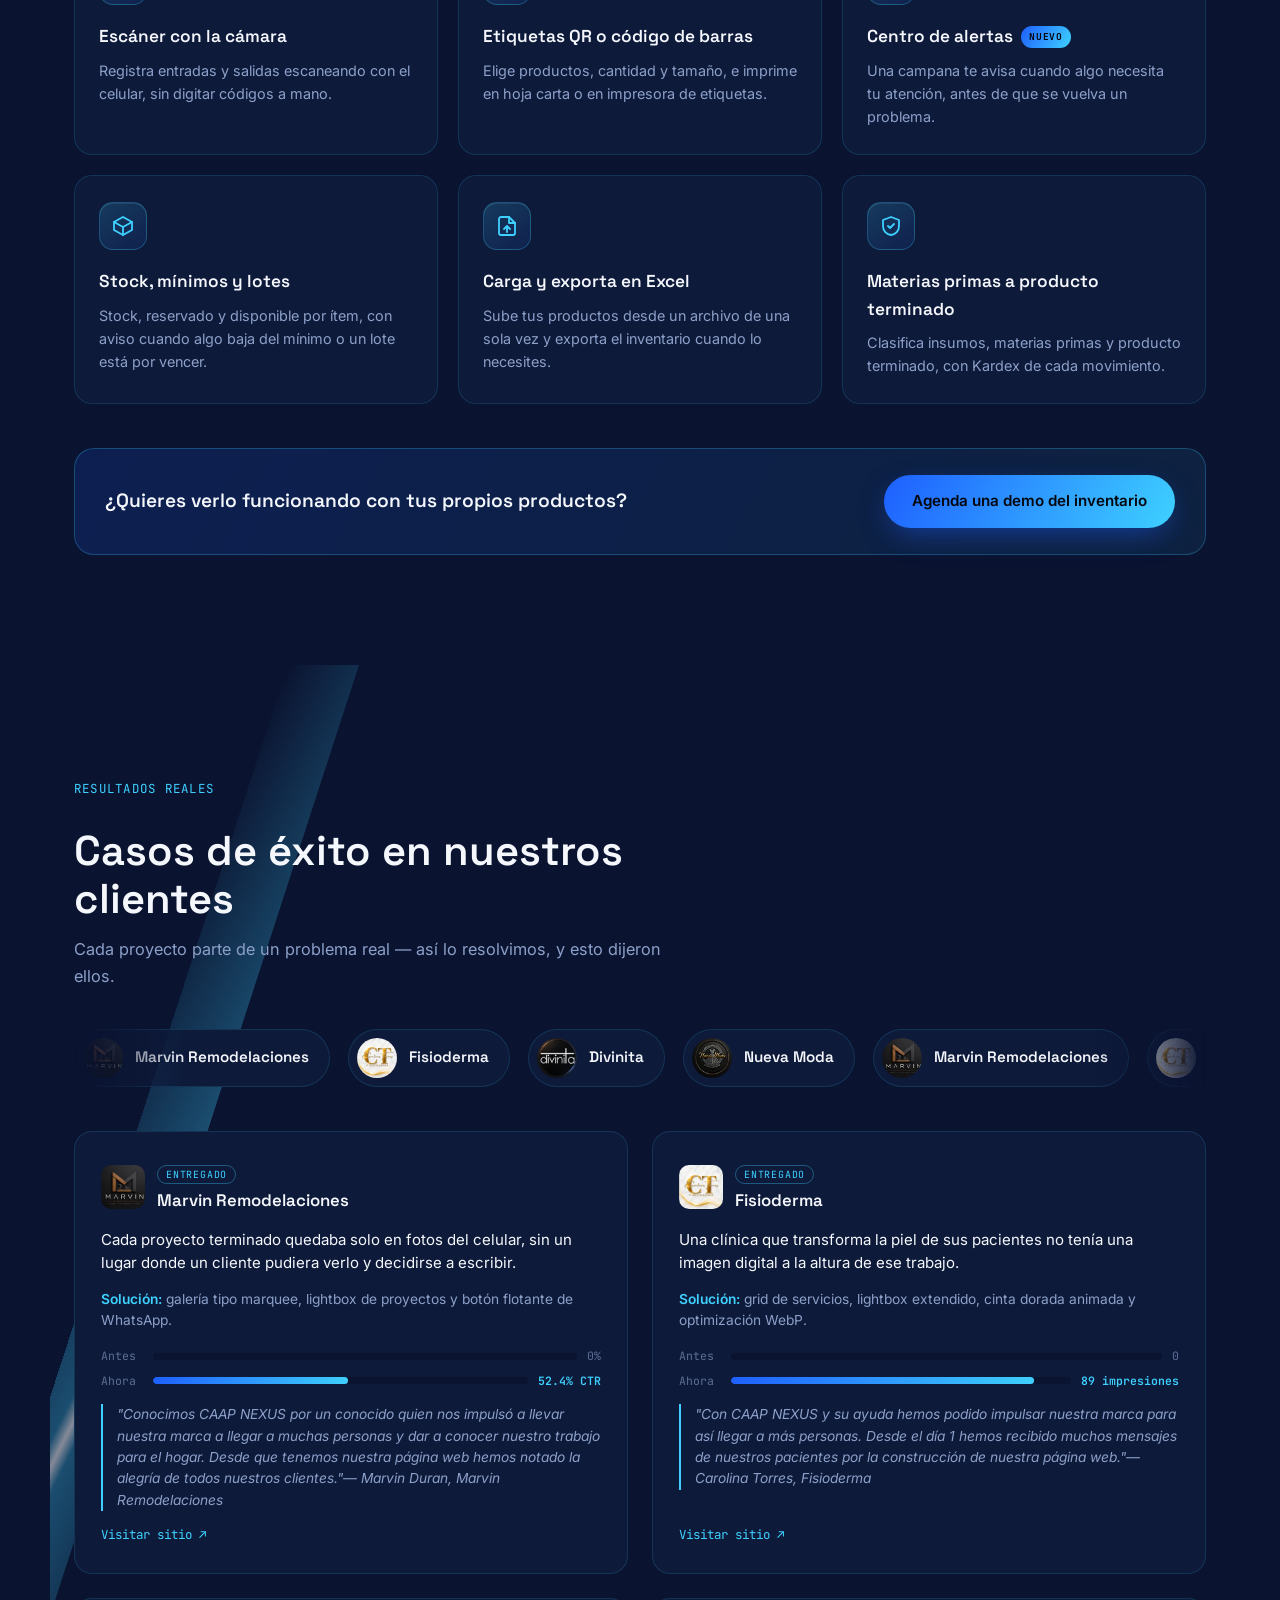
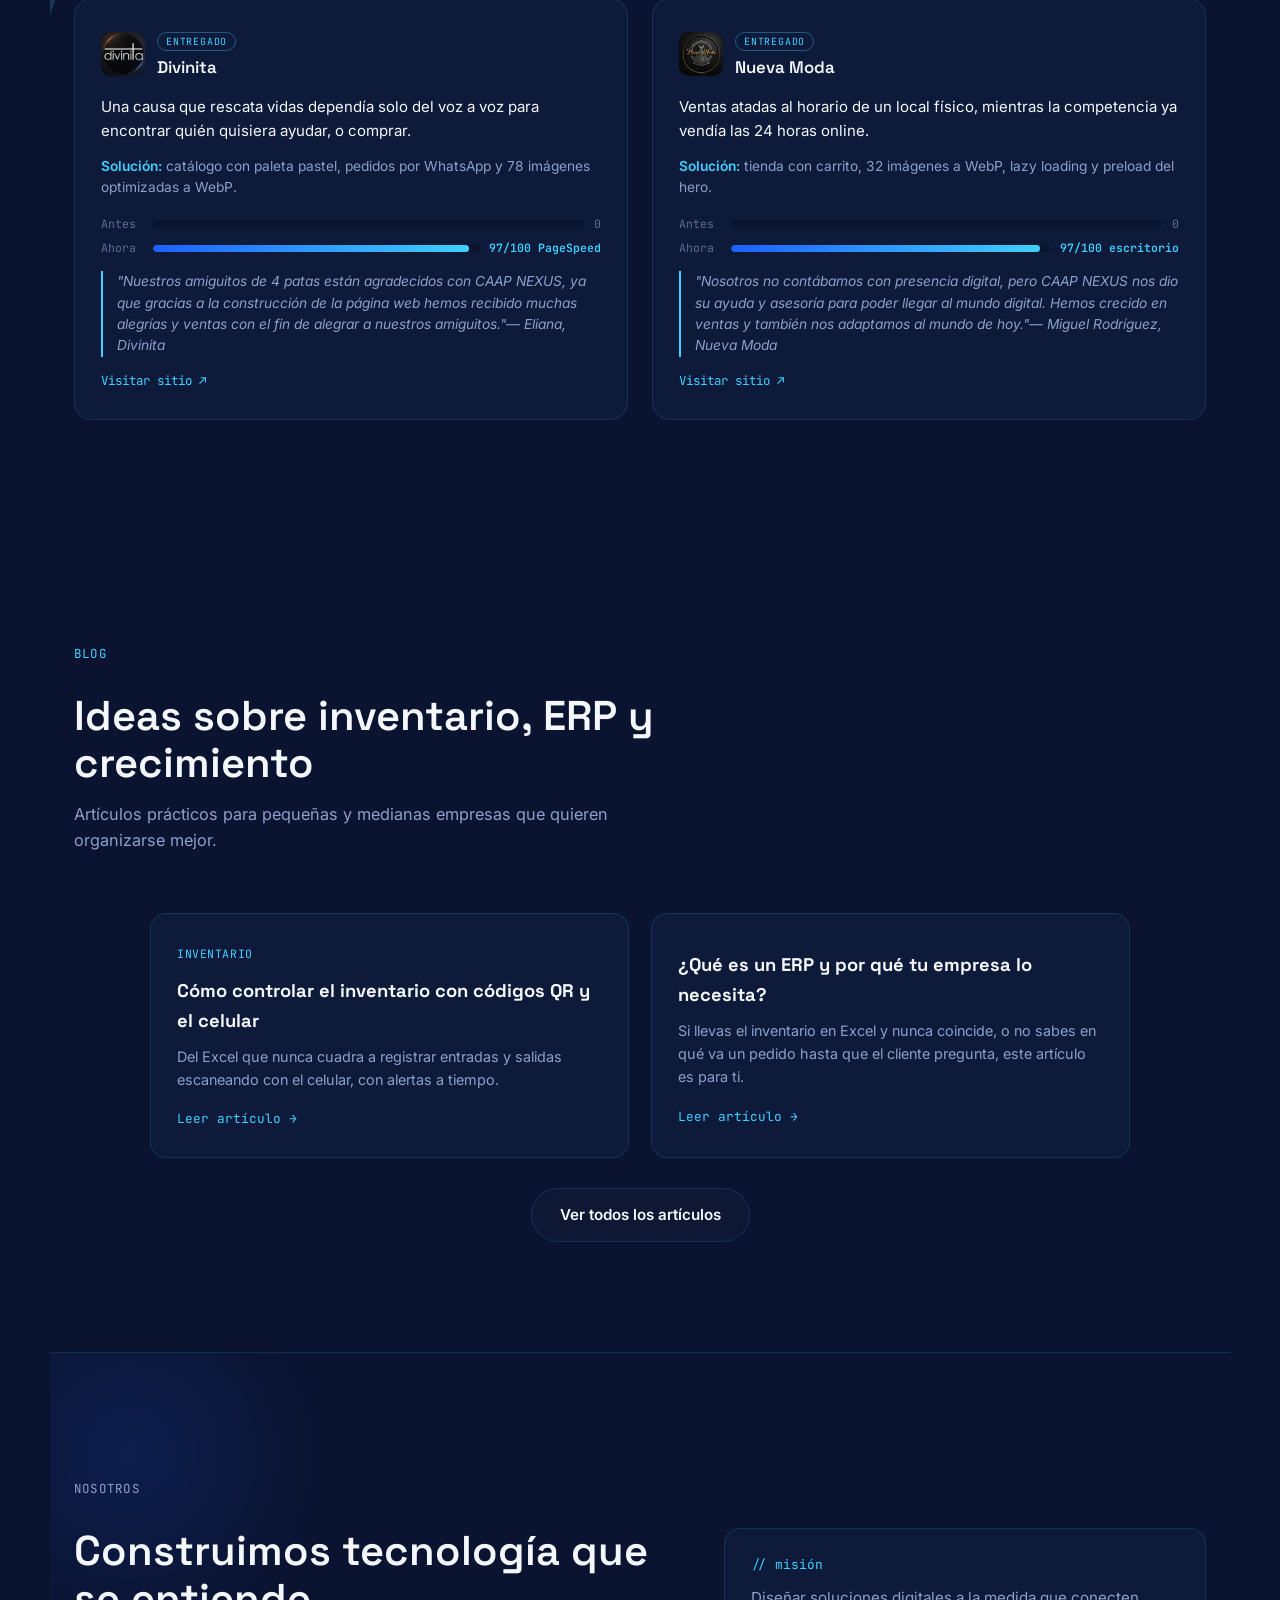
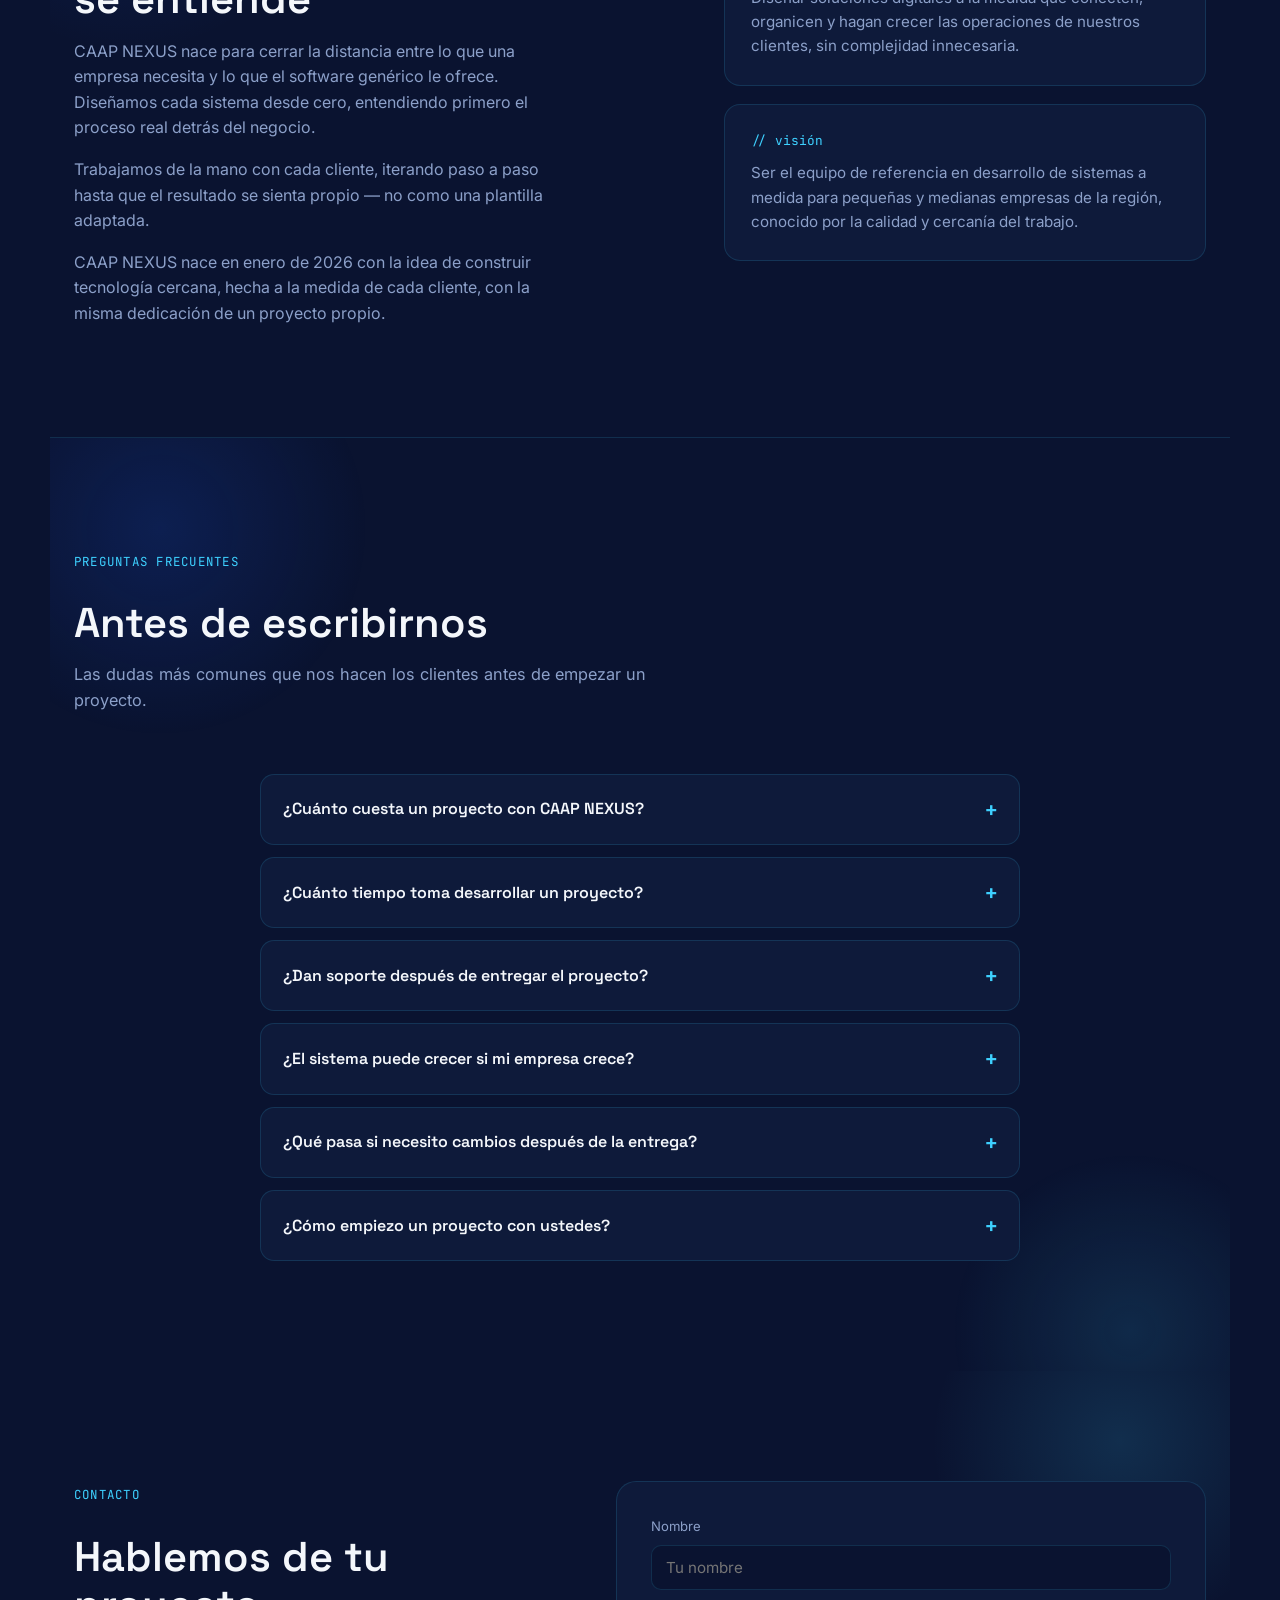
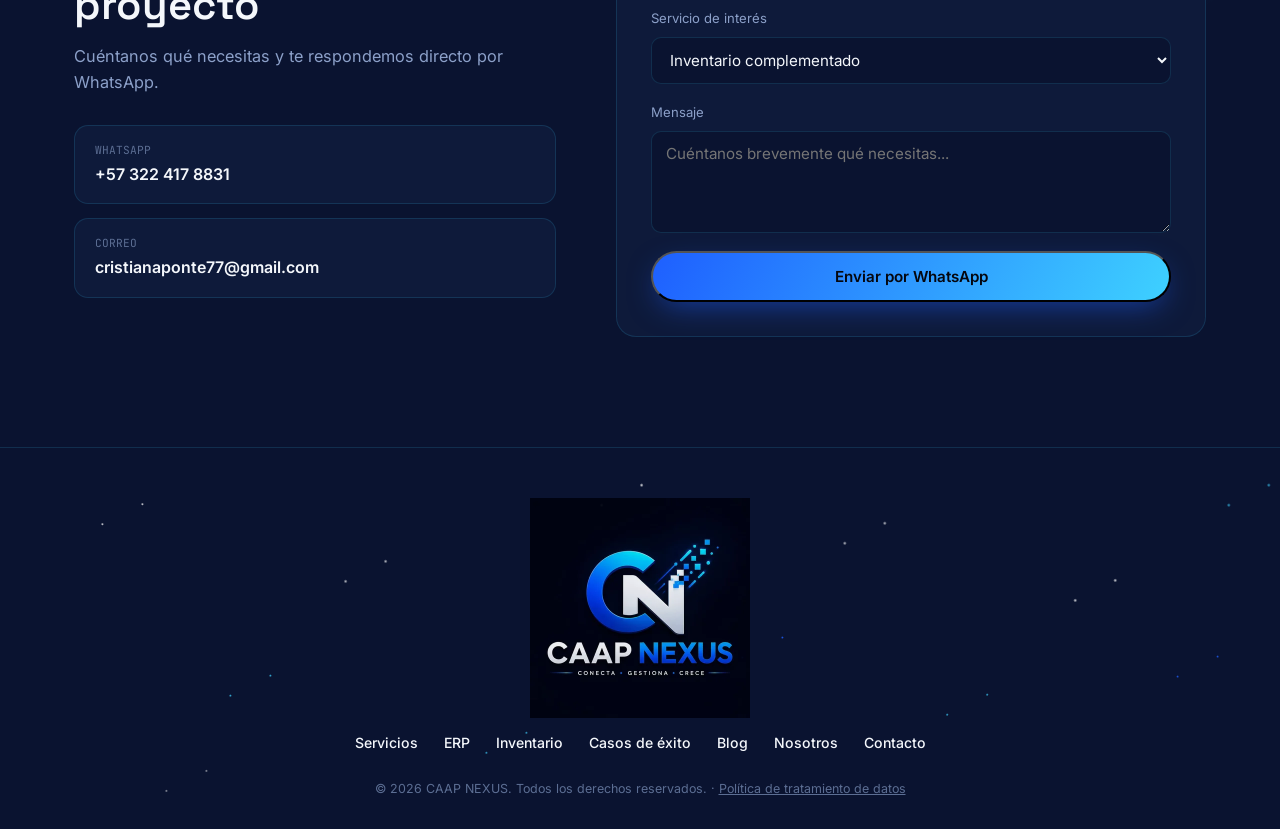
==== commit 50206e19: "Nuevo artículo: inventario con códigos QR" ====
--- a/index.html
+++ b/index.html
@@ -490,11 +490,17 @@
 <section class="section blog-preview" id="blog">
   <div class="section-head" data-reveal>
     <p class="eyebrow">Blog</p>
-    <h2 class="section-title">Ideas sobre ERP, automatización y crecimiento</h2>
+    <h2 class="section-title">Ideas sobre inventario, ERP y crecimiento</h2>
     <p class="section-sub">Artículos prácticos para pequeñas y medianas empresas que quieren organizarse mejor.</p>
   </div>
 
   <div class="blog-preview-grid" data-reveal>
+    <a href="blog/inventario-con-codigos-qr.html" class="blog-card">
+      <span class="blog-date">Inventario</span>
+      <h3>Cómo controlar el inventario con códigos QR y el celular</h3>
+      <p>Del Excel que nunca cuadra a registrar entradas y salidas escaneando con el celular, con alertas a tiempo.</p>
+      <span class="blog-read">Leer artículo →</span>
+    </a>
     <a href="blog/que-es-un-erp.html" class="blog-card">
       <span class="blog-date"></span>
       <h3>¿Qué es un ERP y por qué tu empresa lo necesita?</h3>
--- a/css/style.css
+++ b/css/style.css
@@ -1205,3 +1205,11 @@
   .promo-player .promo-play{ opacity:1; }
   .promo-tv{ display:none; }
 }
+
+/* ---------- Blog: vista previa con 2 artículos e imágenes en artículos ---------- */
+.blog-preview-grid{ max-width: 980px; display:grid; grid-template-columns: repeat(auto-fit, minmax(280px, 1fr)); gap:22px; }
+.blog-post h3{ font-family: var(--font-display); font-size:1.08rem; margin:24px 0 8px; color: var(--white); }
+.blog-post .eyebrow{ display:flex; margin-top:22px; margin-bottom:0; }
+.blog-figure{ margin: 22px 0 26px; }
+.blog-figure img{ width:100%; height:auto; border-radius:14px; border:1px solid var(--line); box-shadow: 0 24px 50px -20px rgba(0,0,0,.6); cursor: zoom-in; }
+.blog-figure figcaption{ color: var(--muted-2); font-size:.84rem; margin-top:10px; line-height:1.5; }
